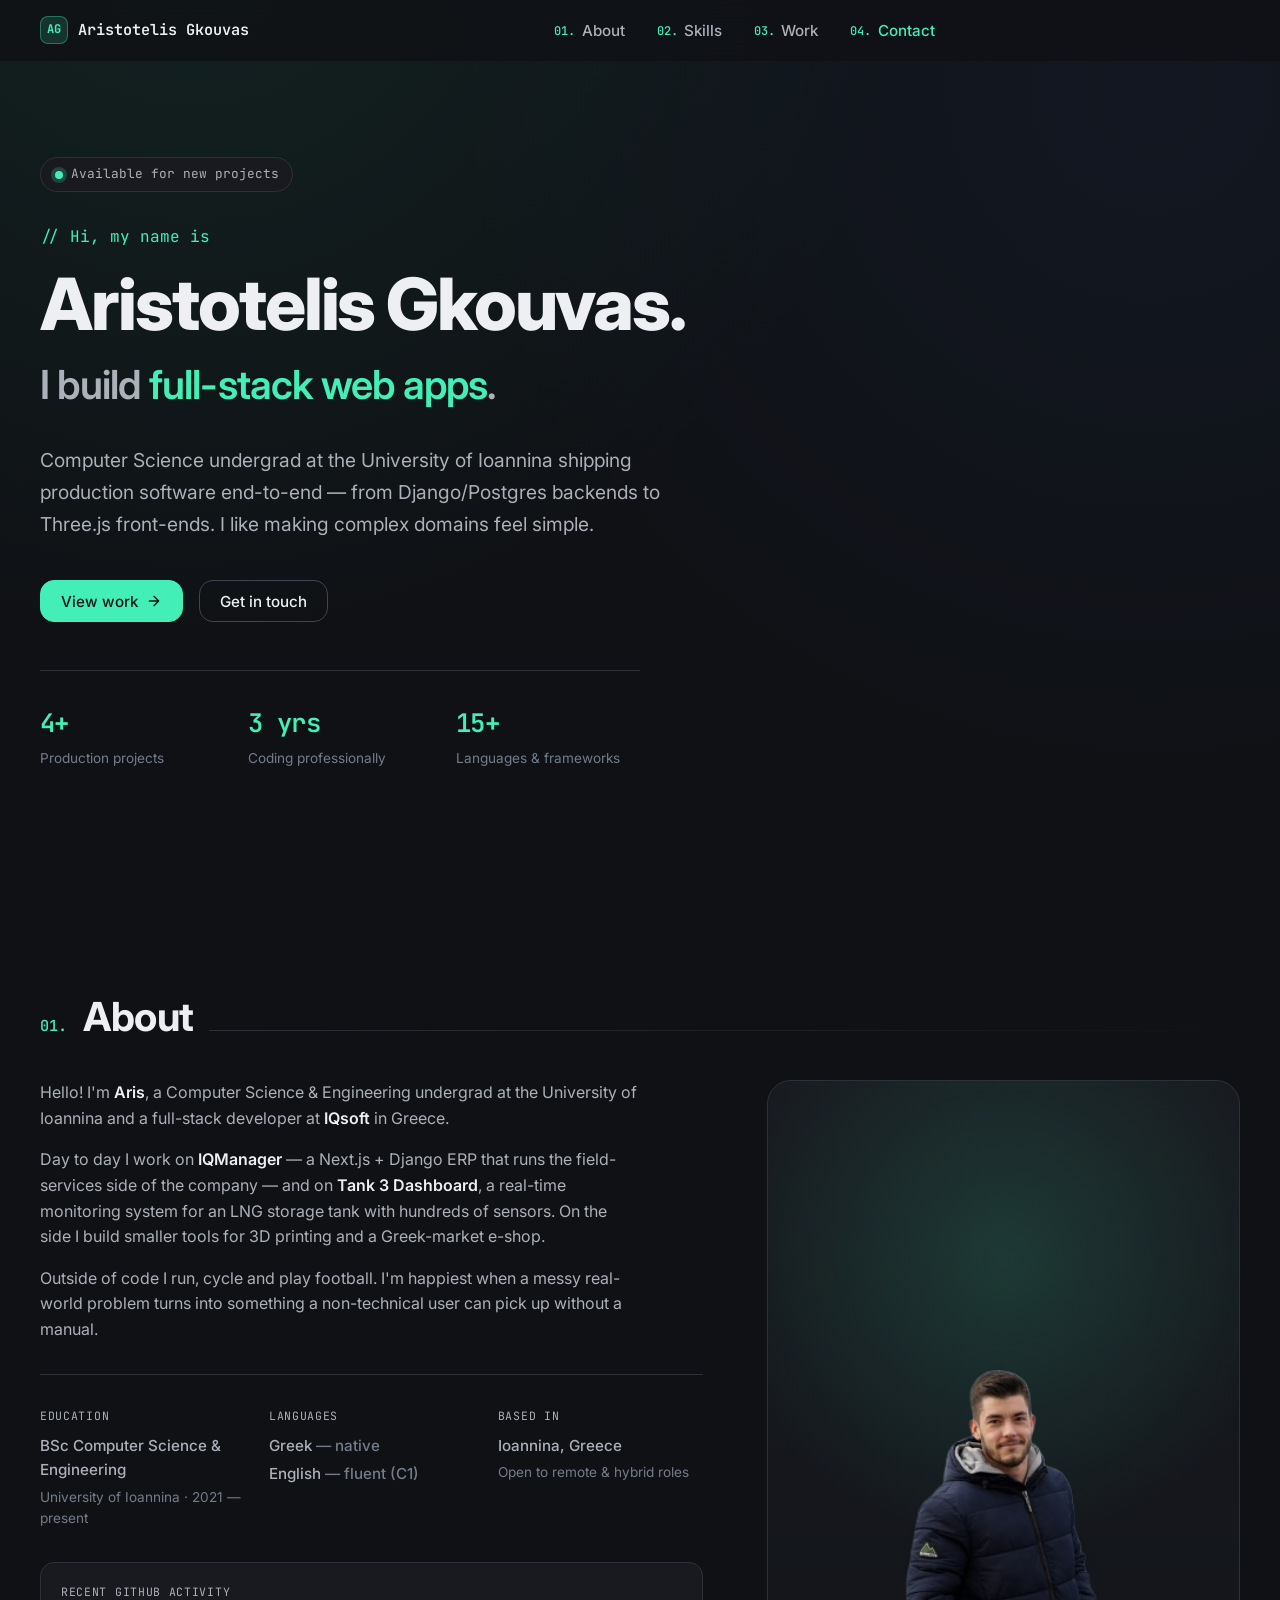
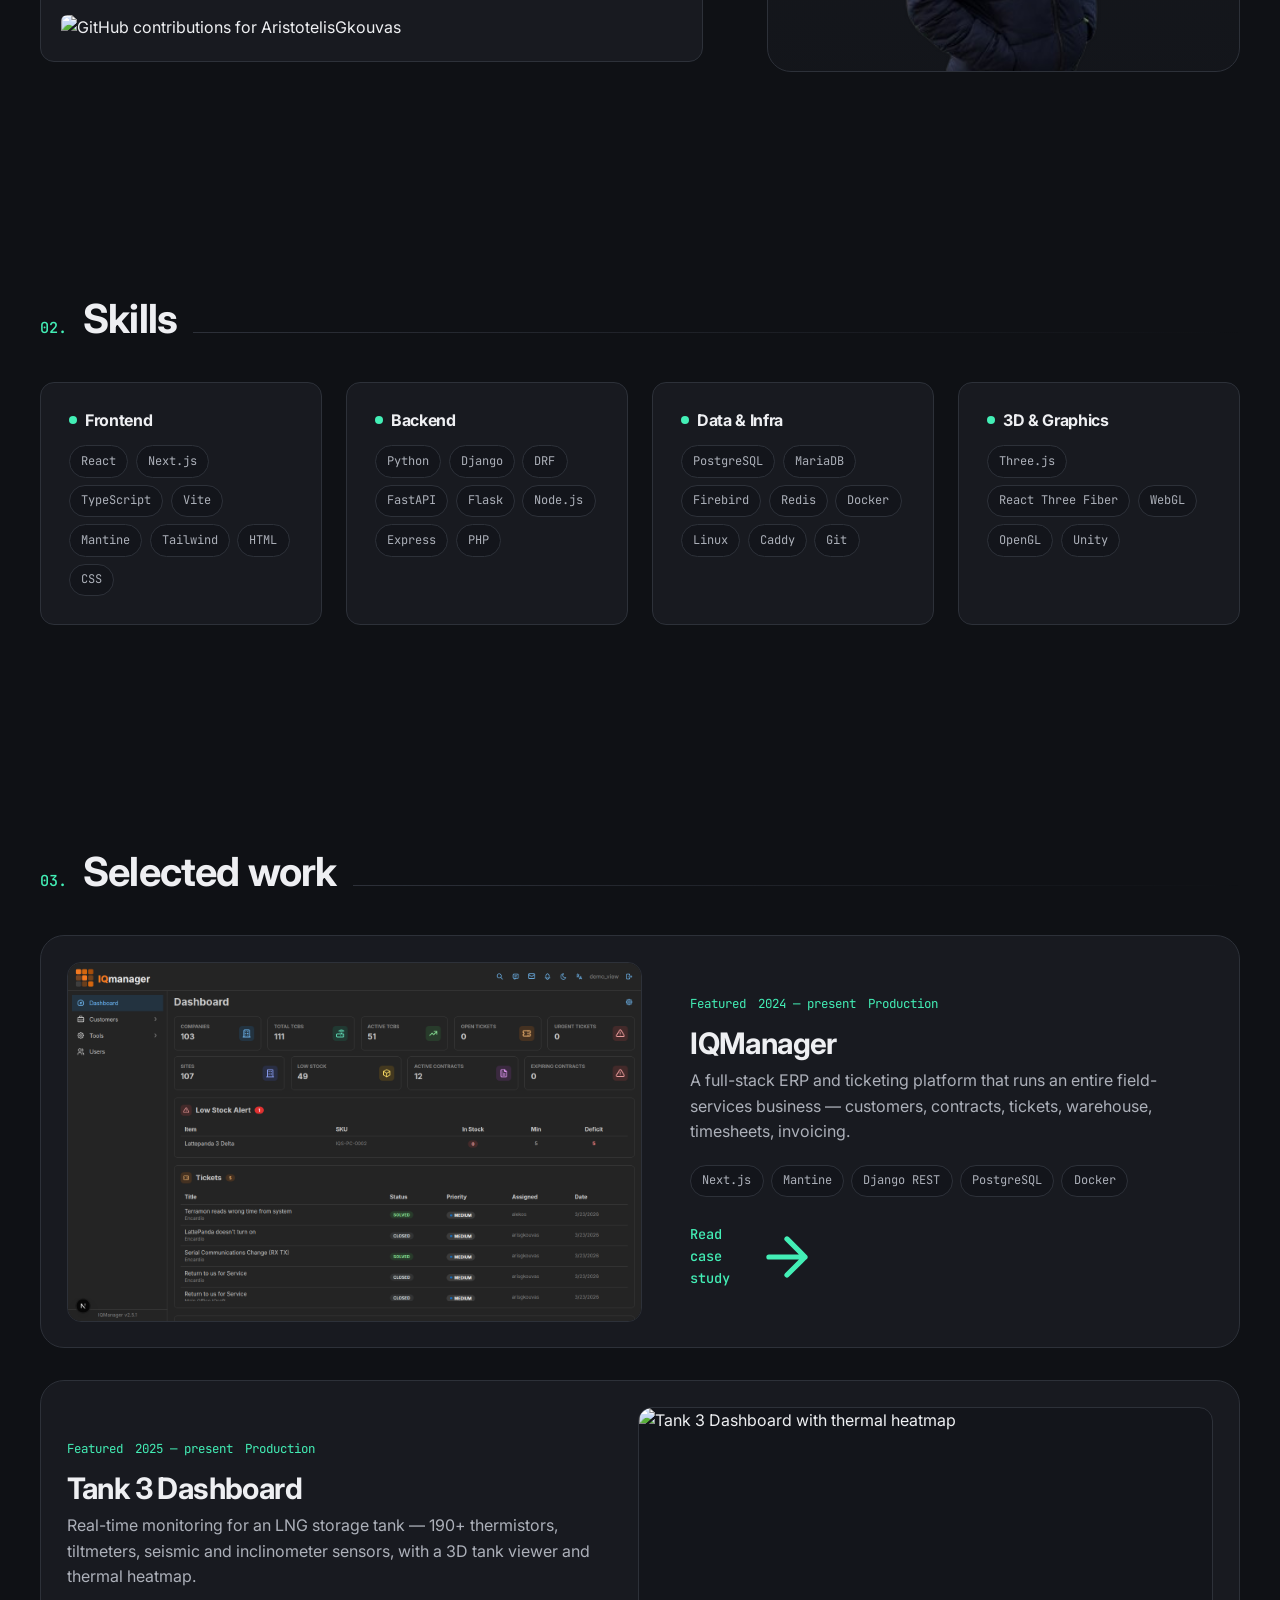
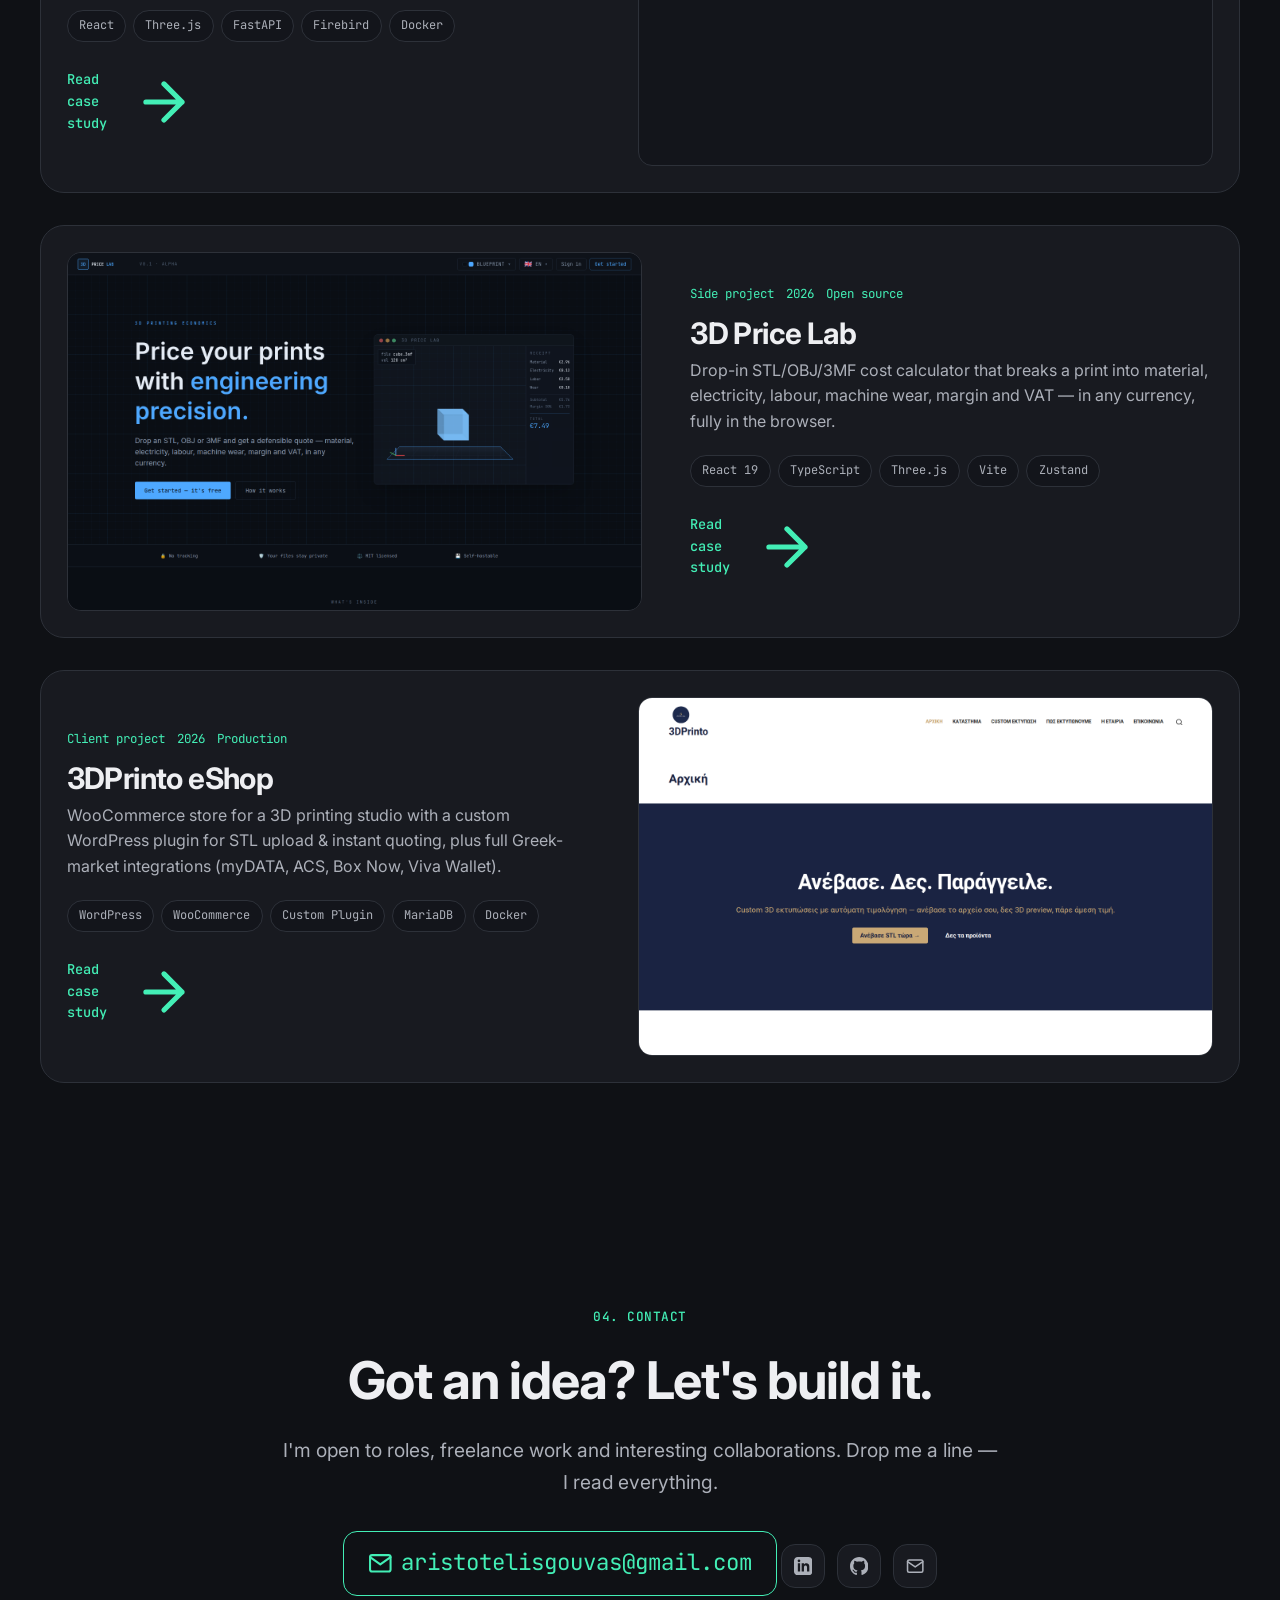
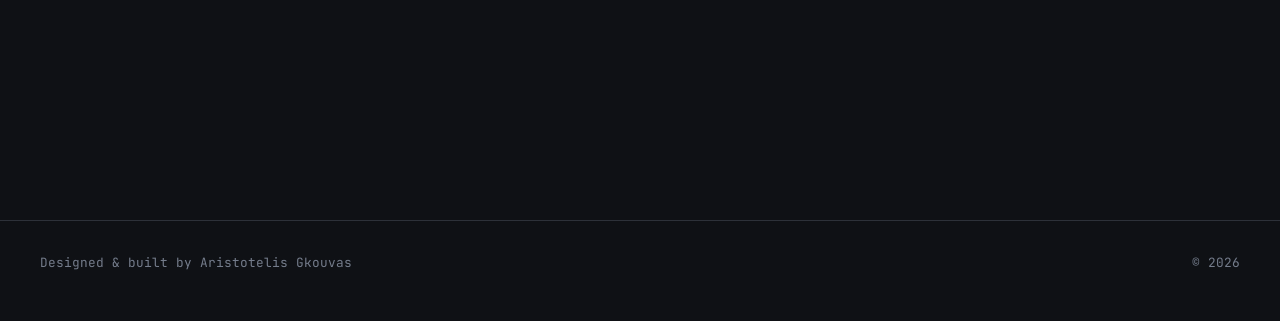
==== index.html @ 3520f645 "Redesign portfolio with dark dev theme and per-project case studies - New dark-first UI with mint ac" ====
<!DOCTYPE html>
<html lang="en" data-theme="dark">
  <head>
    <meta charset="UTF-8" />
    <meta http-equiv="X-UA-Compatible" content="IE=edge" />
    <meta name="viewport" content="width=device-width, initial-scale=1, viewport-fit=cover" />
    <meta name="theme-color" content="#11141a" />
    <meta
      name="description"
      content="Aristotelis Gkouvas — full-stack developer building ERPs, industrial dashboards and 3D printing tools."
    />
    <title>Aristotelis Gkouvas — Full-stack Developer</title>

    <link rel="canonical" href="https://aristotelisgkouvas.github.io/" />
    <meta property="og:type" content="website" />
    <meta property="og:url" content="https://aristotelisgkouvas.github.io/" />
    <meta property="og:title" content="Aristotelis Gkouvas — Full-stack Developer" />
    <meta property="og:description" content="Full-stack developer building ERPs, industrial dashboards and 3D printing tools — Next.js, Django, Three.js." />
    <meta property="og:image" content="https://aristotelisgkouvas.github.io/assets/og-image.png" />
    <meta property="og:image:width" content="1200" />
    <meta property="og:image:height" content="630" />
    <meta property="og:locale" content="en_US" />
    <meta name="twitter:card" content="summary_large_image" />
    <meta name="twitter:title" content="Aristotelis Gkouvas — Full-stack Developer" />
    <meta name="twitter:description" content="Full-stack developer building ERPs, industrial dashboards and 3D printing tools." />
    <meta name="twitter:image" content="https://aristotelisgkouvas.github.io/assets/og-image.png" />
    <link rel="icon" href="data:image/svg+xml,%3Csvg xmlns='http://www.w3.org/2000/svg' viewBox='0 0 32 32'%3E%3Crect width='32' height='32' rx='6' fill='%2349d28a'/%3E%3Ctext x='16' y='22' font-family='Inter,sans-serif' font-size='18' font-weight='700' text-anchor='middle' fill='%23131316'%3EAG%3C/text%3E%3C/svg%3E" />
    <link rel="stylesheet" href="./style.css" />
  </head>
  <body>
    <a href="#main" class="skip-link">Skip to content</a>

    <header class="site-header">
      <div class="container nav">
        <a href="#" class="brand" aria-label="Home">
          <span class="brand-mark">AG</span>
          <span>Aristotelis Gkouvas</span>
        </a>

        <nav>
          <ul class="nav-links" aria-label="Primary">
            <li><a href="#about">About</a></li>
            <li><a href="#skills">Skills</a></li>
            <li><a href="#work">Work</a></li>
            <li><a href="#contact">Contact</a></li>
          </ul>
        </nav>

        <div class="nav-cta">
<button
            class="icon-btn menu-toggle"
            type="button"
            aria-label="Open menu"
            aria-expanded="false"
            aria-controls="primary-nav"
          >
            <svg viewBox="0 0 24 24" fill="none" stroke="currentColor" stroke-width="2" stroke-linecap="round" aria-hidden="true">
              <line class="top" x1="4" y1="6" x2="20" y2="6" />
              <line class="mid" x1="4" y1="12" x2="20" y2="12" />
              <line class="bot" x1="4" y1="18" x2="20" y2="18" />
            </svg>
          </button>
        </div>
      </div>
    </header>

    <main id="main">
      <section class="hero container">
        <div class="hero-status reveal">
          <span class="dot" aria-hidden="true"></span>
          Available for new projects
        </div>
        <p class="hero-greet reveal">// Hi, my name is</p>
        <h1 class="hero-title h-display reveal">Aristotelis Gkouvas.</h1>
        <p class="hero-role reveal">
          I build <span class="accent" data-roles='["full-stack web apps","industrial dashboards","3D printing tools","internal tooling"]'>full-stack web apps</span>.
        </p>
        <p class="lead hero-desc reveal">
          Computer Science undergrad at the University of Ioannina shipping
          production software end-to-end — from Django/Postgres backends to
          Three.js front-ends. I like making complex domains feel simple.
        </p>
        <div class="hero-actions reveal">
          <a href="#work" class="btn btn-primary">
            View work
            <svg viewBox="0 0 24 24" fill="none" stroke="currentColor" stroke-width="2" stroke-linecap="round" stroke-linejoin="round" aria-hidden="true"><path d="M5 12h14M12 5l7 7-7 7"/></svg>
          </a>
          <a href="#contact" class="btn btn-ghost">Get in touch</a>
        </div>
        <dl class="hero-stats reveal">
          <div>
            <dt class="hero-stat-num">4+</dt>
            <dd class="hero-stat-label">Production projects</dd>
          </div>
          <div>
            <dt class="hero-stat-num">3 yrs</dt>
            <dd class="hero-stat-label">Coding professionally</dd>
          </div>
          <div>
            <dt class="hero-stat-num">15+</dt>
            <dd class="hero-stat-label">Languages &amp; frameworks</dd>
          </div>
        </dl>
      </section>

      <section id="about" class="section container">
        <div class="section-head reveal">
          <span class="section-num">01.</span>
          <h2 class="h-section">About</h2>
          <span class="section-divider" aria-hidden="true"></span>
        </div>
        <div class="about-grid">
          <div class="about-prose reveal">
            <p>
              Hello! I'm <strong>Aris</strong>, a Computer Science &amp; Engineering
              undergrad at the University of Ioannina and a full-stack developer at
              <strong>IQsoft</strong> in Greece.
            </p>
            <p>
              Day to day I work on <strong>IQManager</strong> — a Next.js + Django ERP
              that runs the field-services side of the company — and on
              <strong>Tank 3 Dashboard</strong>, a real-time monitoring system for an
              LNG storage tank with hundreds of sensors. On the side I build smaller
              tools for 3D printing and a Greek-market e-shop.
            </p>
            <p>
              Outside of code I run, cycle and play football. I'm happiest when a
              messy real-world problem turns into something a non-technical user
              can pick up without a manual.
            </p>

            <div class="about-facts">
              <div>
                <p class="fact-label">Education</p>
                <p class="fact-value">BSc Computer Science &amp; Engineering</p>
                <p class="fact-sub">University of Ioannina · 2021 — present</p>
              </div>
              <div>
                <p class="fact-label">Languages</p>
                <p class="fact-value">Greek <span class="muted">— native</span></p>
                <p class="fact-value">English <span class="muted">— fluent (C1)</span></p>
              </div>
              <div>
                <p class="fact-label">Based in</p>
                <p class="fact-value">Ioannina, Greece</p>
                <p class="fact-sub">Open to remote &amp; hybrid roles</p>
              </div>
            </div>

            <div class="github-graph reveal">
              <p class="fact-label">Recent GitHub activity</p>
              <a
                href="https://github.com/AristotelisGkouvas"
                target="_blank"
                rel="noopener"
                aria-label="Open my GitHub profile"
              >
                <img
                  src="https://ghchart.rshah.org/49d28a/AristotelisGkouvas"
                  alt="GitHub contributions for AristotelisGkouvas"
                  loading="lazy"
                />
              </a>
            </div>
          </div>
          <div class="about-photo reveal" aria-hidden="true">
            <img src="./assets/profile-pic2.png" alt="" />
          </div>
        </div>
      </section>

      <section id="skills" class="section container">
        <div class="section-head reveal">
          <span class="section-num">02.</span>
          <h2 class="h-section">Skills</h2>
          <span class="section-divider" aria-hidden="true"></span>
        </div>
        <div class="skills-grid">
          <article class="skill-group reveal">
            <h3>Frontend</h3>
            <ul class="skill-tags">
              <li class="tag">React</li>
              <li class="tag">Next.js</li>
              <li class="tag">TypeScript</li>
              <li class="tag">Vite</li>
              <li class="tag">Mantine</li>
              <li class="tag">Tailwind</li>
              <li class="tag">HTML</li>
              <li class="tag">CSS</li>
            </ul>
          </article>
          <article class="skill-group reveal">
            <h3>Backend</h3>
            <ul class="skill-tags">
              <li class="tag">Python</li>
              <li class="tag">Django</li>
              <li class="tag">DRF</li>
              <li class="tag">FastAPI</li>
              <li class="tag">Flask</li>
              <li class="tag">Node.js</li>
              <li class="tag">Express</li>
              <li class="tag">PHP</li>
            </ul>
          </article>
          <article class="skill-group reveal">
            <h3>Data &amp; Infra</h3>
            <ul class="skill-tags">
              <li class="tag">PostgreSQL</li>
              <li class="tag">MariaDB</li>
              <li class="tag">Firebird</li>
              <li class="tag">Redis</li>
              <li class="tag">Docker</li>
              <li class="tag">Linux</li>
              <li class="tag">Caddy</li>
              <li class="tag">Git</li>
            </ul>
          </article>
          <article class="skill-group reveal">
            <h3>3D &amp; Graphics</h3>
            <ul class="skill-tags">
              <li class="tag">Three.js</li>
              <li class="tag">React Three Fiber</li>
              <li class="tag">WebGL</li>
              <li class="tag">OpenGL</li>
              <li class="tag">Unity</li>
            </ul>
          </article>
        </div>
      </section>

      <section id="work" class="section container">
        <div class="section-head reveal">
          <span class="section-num">03.</span>
          <h2 class="h-section">Selected work</h2>
          <span class="section-divider" aria-hidden="true"></span>
        </div>
        <div class="work-grid">
          <a href="./projects/iqmanager/" class="work-card reveal">
            <div class="work-img-wrap">
              <img src="./assets/projects/iqmanager.png" alt="IQManager dashboard" />
            </div>
            <div class="work-body">
              <div class="work-meta">
                <span>Featured</span>
                <span>2024 — present</span>
                <span>Production</span>
              </div>
              <h3 class="work-title">IQManager</h3>
              <p class="work-tagline">
                A full-stack ERP and ticketing platform that runs an entire
                field-services business — customers, contracts, tickets, warehouse,
                timesheets, invoicing.
              </p>
              <ul class="work-stack">
                <li class="tag">Next.js</li>
                <li class="tag">Mantine</li>
                <li class="tag">Django REST</li>
                <li class="tag">PostgreSQL</li>
                <li class="tag">Docker</li>
              </ul>
              <span class="work-cta">
                Read case study
                <svg viewBox="0 0 24 24" fill="none" stroke="currentColor" stroke-width="2" stroke-linecap="round" stroke-linejoin="round" aria-hidden="true"><path d="M5 12h14M12 5l7 7-7 7"/></svg>
              </span>
            </div>
          </a>

          <a href="./projects/tank-3-dashboard/" class="work-card reveal">
            <div class="work-img-wrap">
              <img src="./assets/projects/tank-3d.png" alt="Tank 3 Dashboard with thermal heatmap" />
            </div>
            <div class="work-body">
              <div class="work-meta">
                <span>Featured</span>
                <span>2025 — present</span>
                <span>Production</span>
              </div>
              <h3 class="work-title">Tank 3 Dashboard</h3>
              <p class="work-tagline">
                Real-time monitoring for an LNG storage tank — 190+ thermistors,
                tiltmeters, seismic and inclinometer sensors, with a 3D tank
                viewer and thermal heatmap.
              </p>
              <ul class="work-stack">
                <li class="tag">React</li>
                <li class="tag">Three.js</li>
                <li class="tag">FastAPI</li>
                <li class="tag">Firebird</li>
                <li class="tag">Docker</li>
              </ul>
              <span class="work-cta">
                Read case study
                <svg viewBox="0 0 24 24" fill="none" stroke="currentColor" stroke-width="2" stroke-linecap="round" stroke-linejoin="round" aria-hidden="true"><path d="M5 12h14M12 5l7 7-7 7"/></svg>
              </span>
            </div>
          </a>

          <a href="./projects/3d-price-lab/" class="work-card reveal">
            <div class="work-img-wrap">
              <img src="./assets/projects/3dpricelab-home.png" alt="3D Price Lab landing page" />
            </div>
            <div class="work-body">
              <div class="work-meta">
                <span>Side project</span>
                <span>2026</span>
                <span>Open source</span>
              </div>
              <h3 class="work-title">3D Price Lab</h3>
              <p class="work-tagline">
                Drop-in STL/OBJ/3MF cost calculator that breaks a print into
                material, electricity, labour, machine wear, margin and VAT —
                in any currency, fully in the browser.
              </p>
              <ul class="work-stack">
                <li class="tag">React 19</li>
                <li class="tag">TypeScript</li>
                <li class="tag">Three.js</li>
                <li class="tag">Vite</li>
                <li class="tag">Zustand</li>
              </ul>
              <span class="work-cta">
                Read case study
                <svg viewBox="0 0 24 24" fill="none" stroke="currentColor" stroke-width="2" stroke-linecap="round" stroke-linejoin="round" aria-hidden="true"><path d="M5 12h14M12 5l7 7-7 7"/></svg>
              </span>
            </div>
          </a>

          <a href="./projects/3dprinto-eshop/" class="work-card reveal">
            <div class="work-img-wrap">
              <img src="./assets/projects/3dprinto-home.png" alt="3DPrinto eShop hero" />
            </div>
            <div class="work-body">
              <div class="work-meta">
                <span>Client project</span>
                <span>2026</span>
                <span>Production</span>
              </div>
              <h3 class="work-title">3DPrinto eShop</h3>
              <p class="work-tagline">
                WooCommerce store for a 3D printing studio with a custom WordPress
                plugin for STL upload &amp; instant quoting, plus full Greek-market
                integrations (myDATA, ACS, Box Now, Viva Wallet).
              </p>
              <ul class="work-stack">
                <li class="tag">WordPress</li>
                <li class="tag">WooCommerce</li>
                <li class="tag">Custom Plugin</li>
                <li class="tag">MariaDB</li>
                <li class="tag">Docker</li>
              </ul>
              <span class="work-cta">
                Read case study
                <svg viewBox="0 0 24 24" fill="none" stroke="currentColor" stroke-width="2" stroke-linecap="round" stroke-linejoin="round" aria-hidden="true"><path d="M5 12h14M12 5l7 7-7 7"/></svg>
              </span>
            </div>
          </a>
        </div>
      </section>

      <section id="contact" class="section container contact">
        <div class="reveal">
          <p class="eyebrow">04. Contact</p>
          <h2 class="contact-prompt">Got an idea? Let's build it.</h2>
          <p class="lead" style="margin-inline:auto;">
            I'm open to roles, freelance work and interesting collaborations.
            Drop me a line — I read everything.
          </p>
          <a href="mailto:aristotelisgouvas@gmail.com" class="contact-email">
            <svg viewBox="0 0 24 24" fill="none" stroke="currentColor" stroke-width="2" stroke-linecap="round" stroke-linejoin="round" aria-hidden="true" style="width:1.1em;height:1.1em;"><path d="M4 4h16c1.1 0 2 .9 2 2v12c0 1.1-.9 2-2 2H4c-1.1 0-2-.9-2-2V6c0-1.1.9-2 2-2z"/><path d="m22 6-10 7L2 6"/></svg>
            aristotelisgouvas@gmail.com
          </a>
          <div class="socials" aria-label="Find me elsewhere">
            <a href="https://www.linkedin.com/in/aristotelis-gkouvas/" target="_blank" rel="noopener" aria-label="LinkedIn">
              <svg viewBox="0 0 24 24" fill="currentColor" aria-hidden="true"><path d="M19 0h-14c-2.76 0-5 2.24-5 5v14c0 2.76 2.24 5 5 5h14c2.76 0 5-2.24 5-5v-14c0-2.76-2.24-5-5-5zm-11 19h-3v-11h3v11zm-1.5-12.27c-.97 0-1.75-.79-1.75-1.76s.78-1.75 1.75-1.75 1.75.78 1.75 1.75-.78 1.76-1.75 1.76zm13.5 12.27h-3v-5.6c0-3.37-4-3.11-4 0v5.6h-3v-11h3v1.77c1.4-2.59 7-2.78 7 2.48v6.75z"/></svg>
            </a>
            <a href="https://github.com/AristotelisGkouvas" target="_blank" rel="noopener" aria-label="GitHub">
              <svg viewBox="0 0 24 24" fill="currentColor" aria-hidden="true"><path d="M12 0C5.37 0 0 5.37 0 12c0 5.31 3.435 9.795 8.205 11.385.6.105.825-.255.825-.57 0-.285-.015-1.23-.015-2.235-3.015.555-3.795-.735-4.035-1.41-.135-.345-.72-1.41-1.23-1.695-.42-.225-1.02-.78-.015-.795.945-.015 1.62.87 1.845 1.23 1.08 1.815 2.805 1.305 3.495.99.105-.78.42-1.305.765-1.605-2.67-.3-5.46-1.335-5.46-5.925 0-1.305.465-2.385 1.23-3.225-.12-.3-.54-1.53.12-3.18 0 0 1.005-.315 3.3 1.23.96-.27 1.98-.405 3-.405s2.04.135 3 .405c2.295-1.56 3.3-1.23 3.3-1.23.66 1.65.24 2.88.12 3.18.765.84 1.23 1.905 1.23 3.225 0 4.605-2.805 5.625-5.475 5.925.435.375.81 1.095.81 2.22 0 1.605-.015 2.895-.015 3.3 0 .315.225.69.825.57A12.02 12.02 0 0 0 24 12c0-6.63-5.37-12-12-12z"/></svg>
            </a>
            <a href="mailto:aristotelisgouvas@gmail.com" aria-label="Email">
              <svg viewBox="0 0 24 24" fill="none" stroke="currentColor" stroke-width="2" stroke-linecap="round" stroke-linejoin="round" aria-hidden="true"><path d="M4 4h16c1.1 0 2 .9 2 2v12c0 1.1-.9 2-2 2H4c-1.1 0-2-.9-2-2V6c0-1.1.9-2 2-2z"/><path d="m22 6-10 7L2 6"/></svg>
            </a>
          </div>
        </div>
      </section>
    </main>

    <footer class="site-footer">
      <div class="container footer-row">
        <span>Designed &amp; built by Aristotelis Gkouvas</span>
        <span>© <span id="year">2026</span></span>
      </div>
    </footer>

    <script src="./script.js"></script>
    <script>document.getElementById("year").textContent = new Date().getFullYear();</script>
  </body>
</html>
---- style.css ----
/* ==========================================================
   Aristotelis Gkouvas — Portfolio
   Dark-first developer aesthetic with mint accent
   ========================================================== */

@import url("https://fonts.googleapis.com/css2?family=Inter:wght@300;400;500;600;700;800&family=JetBrains+Mono:wght@400;500;600&display=swap");

/* -- Theme tokens ----------------------------------------- */

:root {
  --bg: hsl(222 16% 7%);
  --bg-2: hsl(222 16% 9%);
  --surface: hsl(222 14% 11%);
  --surface-2: hsl(222 14% 14%);
  --border: hsl(222 12% 20%);
  --border-2: hsl(222 12% 28%);
  --text: hsl(220 12% 94%);
  --text-2: hsl(220 9% 70%);
  --text-3: hsl(220 9% 50%);
  --accent: hsl(160 84% 60%);
  --accent-2: hsl(160 84% 50%);
  --accent-soft: hsl(160 84% 60% / 0.15);
  --danger: hsl(355 80% 60%);
  --warn: hsl(38 92% 60%);

  --shadow-1: 0 4px 16px rgba(0, 0, 0, 0.35);
  --shadow-2: 0 12px 40px rgba(0, 0, 0, 0.45);
  --glow: 0 0 24px hsl(160 84% 60% / 0.2);

  --radius-sm: 0.5rem;
  --radius: 0.875rem;
  --radius-lg: 1.5rem;
  --radius-pill: 999px;

  --container: 1200px;
  --container-prose: 720px;

  --font-sans: "Inter", system-ui, -apple-system, "Segoe UI", sans-serif;
  --font-mono: "JetBrains Mono", ui-monospace, "Fira Code", monospace;

  --ease: cubic-bezier(0.2, 0.8, 0.2, 1);
  --t-fast: 150ms;
  --t-base: 280ms;
  --t-slow: 600ms;

  color-scheme: dark;
}

/* -- Reset + base ----------------------------------------- */

*,
*::before,
*::after {
  box-sizing: border-box;
}

* {
  margin: 0;
  padding: 0;
}

html {
  scroll-behavior: smooth;
  -webkit-text-size-adjust: 100%;
}

body {
  font-family: var(--font-sans);
  font-size: 1rem;
  line-height: 1.6;
  color: var(--text);
  background: var(--bg);
  background-image:
    radial-gradient(circle at 15% -10%, hsl(160 84% 60% / 0.08), transparent 50%),
    radial-gradient(circle at 90% 10%, hsl(220 80% 60% / 0.06), transparent 50%);
  background-attachment: fixed;
  -webkit-font-smoothing: antialiased;
  text-rendering: optimizeLegibility;
  transition: background-color var(--t-base) var(--ease), color var(--t-base) var(--ease);
}

img,
svg {
  display: block;
  max-width: 100%;
  height: auto;
}

a {
  color: inherit;
  text-decoration: none;
  transition: color var(--t-fast) var(--ease);
}

a:hover {
  color: var(--accent);
}

button {
  font: inherit;
  color: inherit;
  background: none;
  border: 0;
  cursor: pointer;
}

ul {
  list-style: none;
}

::selection {
  background: var(--accent-soft);
  color: var(--accent);
}

:focus-visible {
  outline: 2px solid var(--accent);
  outline-offset: 3px;
  border-radius: 4px;
}

.skip-link {
  position: absolute;
  left: -9999px;
  top: 0;
  background: var(--accent);
  color: var(--bg);
  padding: 0.5rem 1rem;
  font-weight: 600;
  z-index: 200;
}
.skip-link:focus {
  left: 0.5rem;
  top: 0.5rem;
}

/* -- Typography ------------------------------------------- */

h1, h2, h3, h4 {
  font-weight: 700;
  line-height: 1.15;
  letter-spacing: -0.02em;
  color: var(--text);
}

.h-display {
  font-size: clamp(2.5rem, 6vw, 4.5rem);
  font-weight: 800;
  letter-spacing: -0.03em;
  line-height: 1.05;
}

.h-section {
  font-size: clamp(1.75rem, 3.5vw, 2.5rem);
  font-weight: 700;
}

.eyebrow {
  font-family: var(--font-mono);
  font-size: 0.8rem;
  font-weight: 500;
  color: var(--accent);
  letter-spacing: 0.04em;
  text-transform: uppercase;
}

.lead {
  font-size: clamp(1.05rem, 1.5vw, 1.2rem);
  color: var(--text-2);
  line-height: 1.65;
  max-width: 60ch;
}

.muted { color: var(--text-3); }
.mono { font-family: var(--font-mono); }

/* -- Layout primitives ------------------------------------ */

.container {
  width: min(100% - 2rem, var(--container));
  margin-inline: auto;
}

.section {
  padding-block: clamp(4rem, 10vw, 7rem);
  position: relative;
}

.section-head {
  display: flex;
  align-items: baseline;
  gap: 1rem;
  margin-bottom: 2.5rem;
  flex-wrap: wrap;
}

.section-num {
  font-family: var(--font-mono);
  color: var(--accent);
  font-size: 0.95rem;
  font-weight: 500;
}

.section-divider {
  flex: 1;
  height: 1px;
  background: linear-gradient(to right, var(--border), transparent);
  min-width: 4rem;
}

/* -- Header / Nav ----------------------------------------- */

.site-header {
  position: sticky;
  top: 0;
  z-index: 50;
  backdrop-filter: blur(12px);
  -webkit-backdrop-filter: blur(12px);
  background: color-mix(in srgb, var(--bg) 75%, transparent);
  border-bottom: 1px solid transparent;
  transition: border-color var(--t-base) var(--ease), background var(--t-base) var(--ease);
}

.site-header.scrolled {
  border-bottom-color: var(--border);
  background: color-mix(in srgb, var(--bg) 92%, transparent);
}

.nav {
  display: flex;
  align-items: center;
  justify-content: space-between;
  gap: 1.5rem;
  padding-block: 1rem;
}

.brand {
  display: inline-flex;
  align-items: center;
  gap: 0.625rem;
  font-family: var(--font-mono);
  font-weight: 600;
  font-size: 0.95rem;
  color: var(--text);
}

.brand-mark {
  width: 1.75rem;
  height: 1.75rem;
  border-radius: var(--radius-sm);
  display: grid;
  place-items: center;
  background: var(--accent-soft);
  color: var(--accent);
  font-weight: 700;
  font-size: 0.75rem;
  border: 1px solid color-mix(in srgb, var(--accent) 35%, transparent);
}

.nav-links {
  display: flex;
  gap: 2rem;
  align-items: center;
}

.nav-links a {
  font-size: 0.95rem;
  color: var(--text-2);
  font-weight: 500;
  display: inline-flex;
  align-items: center;
  gap: 0.4rem;
  position: relative;
}

.nav-links a::before {
  content: counter(navlink, decimal-leading-zero) ".";
  font-family: var(--font-mono);
  font-size: 0.75rem;
  color: var(--accent);
  counter-increment: navlink;
}

.nav-links {
  counter-reset: navlink;
}

.nav-links a:hover { color: var(--text); }
.nav-links a.is-active { color: var(--accent); }

.nav-cta {
  display: flex;
  align-items: center;
  gap: 0.5rem;
}

.icon-btn {
  width: 2.25rem;
  height: 2.25rem;
  display: grid;
  place-items: center;
  border-radius: var(--radius-sm);
  color: var(--text-2);
  transition: background var(--t-fast) var(--ease), color var(--t-fast) var(--ease);
  cursor: pointer;
}

.icon-btn:hover {
  background: var(--surface);
  color: var(--accent);
}

.icon-btn svg { width: 1.1rem; height: 1.1rem; }

.menu-toggle {
  display: none;
}

/* -- Buttons ---------------------------------------------- */

.btn {
  display: inline-flex;
  align-items: center;
  gap: 0.5rem;
  padding: 0.75rem 1.25rem;
  border-radius: var(--radius);
  font-weight: 500;
  font-size: 0.95rem;
  font-family: var(--font-sans);
  border: 1px solid transparent;
  transition: all var(--t-fast) var(--ease);
  cursor: pointer;
  text-decoration: none;
  line-height: 1;
}

.btn svg { width: 1rem; height: 1rem; }

.btn-primary {
  background: var(--accent);
  color: hsl(222 16% 7%);
  border-color: var(--accent);
  box-shadow: 0 0 0 0 var(--accent-soft);
}

.btn-primary:hover {
  background: var(--accent-2);
  border-color: var(--accent-2);
  color: hsl(222 16% 7%);
  transform: translateY(-1px);
  box-shadow: 0 8px 24px var(--accent-soft);
}

.btn-ghost {
  background: transparent;
  color: var(--text);
  border-color: var(--border-2);
}

.btn-ghost:hover {
  border-color: var(--accent);
  color: var(--accent);
  transform: translateY(-1px);
}

.btn-link {
  padding: 0;
  background: transparent;
  color: var(--accent);
  font-family: var(--font-mono);
  font-size: 0.9rem;
  font-weight: 500;
}
.btn-link:hover {
  color: var(--accent-2);
  gap: 0.7rem;
}

/* -- Hero ------------------------------------------------- */

.hero {
  padding-block: clamp(3rem, 8vw, 6rem) clamp(4rem, 10vw, 7rem);
  position: relative;
}

.hero-status {
  display: inline-flex;
  align-items: center;
  gap: 0.5rem;
  padding: 0.4rem 0.85rem;
  border-radius: var(--radius-pill);
  background: var(--surface);
  border: 1px solid var(--border);
  font-family: var(--font-mono);
  font-size: 0.8rem;
  color: var(--text-2);
  margin-bottom: 2rem;
}

.hero-status .dot {
  width: 0.5rem;
  height: 0.5rem;
  border-radius: 50%;
  background: var(--accent);
  box-shadow: 0 0 0 4px hsl(160 84% 60% / 0.2);
  animation: pulse 2s ease-in-out infinite;
}

@keyframes pulse {
  0%, 100% { box-shadow: 0 0 0 0 hsl(160 84% 60% / 0.4); }
  50% { box-shadow: 0 0 0 6px hsl(160 84% 60% / 0); }
}

.hero-greet {
  font-family: var(--font-mono);
  color: var(--accent);
  font-size: 1rem;
  margin-bottom: 1rem;
}

.hero-title {
  margin-bottom: 0.75rem;
}

.hero-role {
  font-size: clamp(1.5rem, 3.5vw, 2.5rem);
  font-weight: 600;
  color: var(--text-2);
  margin-bottom: 1.75rem;
  letter-spacing: -0.02em;
}

.hero-role .accent {
  color: var(--accent);
}

.hero-desc {
  max-width: 56ch;
  margin-bottom: 2.5rem;
}

.hero-actions {
  display: flex;
  gap: 1rem;
  flex-wrap: wrap;
  margin-bottom: 3rem;
}

.hero-stats {
  display: grid;
  grid-template-columns: repeat(auto-fit, minmax(140px, 1fr));
  gap: 1.5rem;
  padding-top: 2rem;
  border-top: 1px solid var(--border);
  max-width: 600px;
}

.hero-stat-num {
  font-family: var(--font-mono);
  font-size: 1.6rem;
  color: var(--accent);
  font-weight: 600;
  letter-spacing: -0.02em;
}

.hero-stat-label {
  font-size: 0.85rem;
  color: var(--text-3);
  margin-top: 0.25rem;
}

/* -- About ------------------------------------------------ */

.about-grid {
  display: grid;
  grid-template-columns: minmax(0, 1.4fr) minmax(0, 1fr);
  gap: clamp(2rem, 5vw, 4rem);
  align-items: start;
}

.about-prose p + p {
  margin-top: 1rem;
}

.about-prose p {
  color: var(--text-2);
  max-width: 60ch;
}

.about-prose strong {
  color: var(--text);
  font-weight: 600;
}

.about-facts {
  margin-top: 2rem;
  padding-top: 2rem;
  border-top: 1px solid var(--border);
  display: grid;
  grid-template-columns: repeat(auto-fit, minmax(180px, 1fr));
  gap: 1.5rem;
}

.about-facts > div p {
  margin: 0;
}

.fact-label {
  font-family: var(--font-mono);
  font-size: 0.72rem;
  text-transform: uppercase;
  letter-spacing: 0.06em;
  color: var(--accent);
  margin-bottom: 0.5rem !important;
}

.fact-value {
  color: var(--text);
  font-size: 0.95rem;
  font-weight: 500;
}

.fact-value + .fact-value {
  margin-top: 0.25rem !important;
}

.fact-sub {
  color: var(--text-3) !important;
  font-size: 0.85rem;
  margin-top: 0.25rem !important;
}

.github-graph {
  margin-top: 2rem;
  padding: 1.25rem;
  background: var(--surface);
  border: 1px solid var(--border);
  border-radius: var(--radius);
}

.github-graph .fact-label {
  margin-bottom: 0.85rem !important;
}

.github-graph a {
  display: block;
}

.github-graph img {
  width: 100%;
  height: auto;
  filter: invert(0);
  border-radius: 0.4rem;
}

.about-photo {
  position: sticky;
  top: 6rem;
  border-radius: var(--radius-lg);
  overflow: hidden;
  border: 1px solid var(--border);
  background:
    radial-gradient(circle at 50% 30%, var(--accent-soft), transparent 60%),
    linear-gradient(180deg, var(--surface) 0%, var(--bg-2) 100%);
  aspect-ratio: 4 / 5;
  display: grid;
  place-items: end center;
}

.about-photo img {
  width: 100%;
  height: 100%;
  object-fit: contain;
  object-position: bottom center;
  transition: transform var(--t-base) var(--ease);
}

.about-photo:hover img {
  transform: translateY(-4px) scale(1.02);
}

/* -- Skills ----------------------------------------------- */

.skills-grid {
  display: grid;
  grid-template-columns: repeat(auto-fit, minmax(260px, 1fr));
  gap: 1.5rem;
}

.skill-group {
  padding: 1.75rem;
  background: var(--surface);
  border: 1px solid var(--border);
  border-radius: var(--radius);
  transition: border-color var(--t-base) var(--ease), transform var(--t-base) var(--ease);
}

.skill-group:hover {
  border-color: var(--border-2);
  transform: translateY(-2px);
}

.skill-group h3 {
  font-size: 1rem;
  margin-bottom: 1rem;
  display: flex;
  align-items: center;
  gap: 0.5rem;
}

.skill-group h3::before {
  content: "";
  width: 0.5rem;
  height: 0.5rem;
  border-radius: 50%;
  background: var(--accent);
}

.skill-tags {
  display: flex;
  flex-wrap: wrap;
  gap: 0.45rem;
}

.tag {
  font-family: var(--font-mono);
  font-size: 0.75rem;
  padding: 0.35rem 0.7rem;
  border-radius: var(--radius-pill);
  background: var(--bg-2);
  border: 1px solid var(--border);
  color: var(--text-2);
}

.tag.accent {
  background: var(--accent-soft);
  color: var(--accent);
  border-color: color-mix(in srgb, var(--accent) 30%, transparent);
}

/* -- Work / Projects -------------------------------------- */

.work-grid {
  display: grid;
  gap: 2rem;
}

.work-card {
  display: grid;
  grid-template-columns: minmax(0, 1.1fr) minmax(0, 1fr);
  gap: clamp(1.5rem, 4vw, 3rem);
  align-items: center;
  padding: clamp(1.25rem, 2vw, 2rem);
  background: var(--surface);
  border: 1px solid var(--border);
  border-radius: var(--radius-lg);
  position: relative;
  overflow: hidden;
  transition: border-color var(--t-base) var(--ease), transform var(--t-base) var(--ease), box-shadow var(--t-base) var(--ease);
  text-decoration: none;
  color: inherit;
}

.work-card::before {
  content: "";
  position: absolute;
  inset: 0;
  background: radial-gradient(circle at var(--mx, 50%) var(--my, 0%), var(--accent-soft), transparent 60%);
  opacity: 0;
  transition: opacity var(--t-base) var(--ease);
  pointer-events: none;
}

.work-card:hover {
  border-color: var(--border-2);
  transform: translateY(-4px);
  box-shadow: var(--shadow-2);
  color: inherit;
}

.work-card:hover::before { opacity: 1; }

.work-card:nth-child(even) {
  grid-template-columns: minmax(0, 1fr) minmax(0, 1.1fr);
}
.work-card:nth-child(even) .work-img-wrap { order: 2; }
.work-card:nth-child(even) .work-body { order: 1; }

.work-img-wrap {
  border-radius: var(--radius);
  overflow: hidden;
  border: 1px solid var(--border);
  background: var(--bg-2);
  aspect-ratio: 16 / 10;
  position: relative;
}

.work-img-wrap img {
  width: 100%;
  height: 100%;
  object-fit: cover;
  object-position: top center;
  transition: transform var(--t-slow) var(--ease);
}

.work-card:hover .work-img-wrap img {
  transform: scale(1.04);
}

.work-meta {
  font-family: var(--font-mono);
  font-size: 0.78rem;
  color: var(--accent);
  display: flex;
  gap: 0.75rem;
  flex-wrap: wrap;
  margin-bottom: 0.75rem;
}

.work-title {
  font-size: clamp(1.4rem, 2.5vw, 1.85rem);
  margin-bottom: 0.5rem;
}

.work-tagline {
  color: var(--text-2);
  margin-bottom: 1.25rem;
  font-size: 1rem;
}

.work-stack {
  display: flex;
  flex-wrap: wrap;
  gap: 0.45rem;
  margin-bottom: 1.5rem;
}

.work-cta {
  display: inline-flex;
  align-items: center;
  gap: 0.5rem;
  font-family: var(--font-mono);
  font-size: 0.85rem;
  color: var(--accent);
  font-weight: 500;
  transition: gap var(--t-fast) var(--ease);
}

.work-card:hover .work-cta {
  gap: 0.75rem;
}

/* -- Contact ---------------------------------------------- */

.contact {
  text-align: center;
}

.contact-prompt {
  font-size: clamp(2rem, 5vw, 3.25rem);
  font-weight: 700;
  letter-spacing: -0.02em;
  max-width: 22ch;
  margin: 1.5rem auto;
  line-height: 1.15;
}

.contact-email {
  display: inline-flex;
  align-items: center;
  gap: 0.5rem;
  font-family: var(--font-mono);
  font-size: clamp(1.1rem, 2.5vw, 1.4rem);
  color: var(--accent);
  padding: 0.85rem 1.5rem;
  border: 1px solid var(--accent);
  border-radius: var(--radius);
  margin-block: 2rem 3rem;
  transition: all var(--t-base) var(--ease);
}

.contact-email:hover {
  background: var(--accent-soft);
  transform: translateY(-2px);
}

.socials {
  display: inline-flex;
  gap: 0.75rem;
  margin-bottom: 1rem;
}

.socials a {
  width: 2.75rem;
  height: 2.75rem;
  display: grid;
  place-items: center;
  border-radius: var(--radius);
  background: var(--surface);
  border: 1px solid var(--border);
  color: var(--text-2);
  transition: all var(--t-fast) var(--ease);
}

.socials a:hover {
  color: var(--accent);
  border-color: var(--accent);
  transform: translateY(-2px);
}

.socials svg { width: 1.15rem; height: 1.15rem; }

/* -- Footer ----------------------------------------------- */

.site-footer {
  padding-block: 2rem 3rem;
  border-top: 1px solid var(--border);
  margin-top: 4rem;
}

.footer-row {
  display: flex;
  justify-content: space-between;
  align-items: center;
  gap: 1rem;
  flex-wrap: wrap;
  font-family: var(--font-mono);
  font-size: 0.8rem;
  color: var(--text-3);
}

/* -- Project page ----------------------------------------- */

.project-hero {
  padding-block: clamp(3rem, 7vw, 5rem) clamp(2rem, 5vw, 3rem);
}

.project-back {
  display: inline-flex;
  align-items: center;
  gap: 0.5rem;
  font-family: var(--font-mono);
  font-size: 0.85rem;
  color: var(--text-2);
  margin-bottom: 2rem;
  transition: all var(--t-fast) var(--ease);
}

.project-back:hover {
  color: var(--accent);
  gap: 0.75rem;
}

.project-meta-row {
  display: flex;
  gap: 0.5rem 1.5rem;
  flex-wrap: wrap;
  margin-bottom: 1.25rem;
  font-family: var(--font-mono);
  font-size: 0.85rem;
  color: var(--text-3);
}

.project-meta-row span strong {
  color: var(--text-2);
  font-weight: 500;
  margin-left: 0.4rem;
}

.project-title {
  font-size: clamp(2.2rem, 5vw, 3.75rem);
  font-weight: 800;
  letter-spacing: -0.03em;
  line-height: 1.05;
  margin-bottom: 1rem;
}

.project-tagline {
  font-size: clamp(1.1rem, 1.8vw, 1.3rem);
  color: var(--text-2);
  max-width: 65ch;
  margin-bottom: 2rem;
}

.project-cover {
  border-radius: var(--radius-lg);
  overflow: hidden;
  border: 1px solid var(--border);
  background: var(--bg-2);
}

.project-cover img {
  width: 100%;
  display: block;
}

.project-overview {
  display: grid;
  grid-template-columns: minmax(0, 1.6fr) minmax(0, 1fr);
  gap: clamp(2rem, 5vw, 4rem);
  align-items: start;
}

.project-overview h2 {
  font-size: 1.5rem;
  margin-bottom: 1rem;
}

.project-overview p {
  color: var(--text-2);
}

.project-overview p + p,
.project-overview p + h2 {
  margin-top: 1.25rem;
}

.facts {
  background: var(--surface);
  border: 1px solid var(--border);
  border-radius: var(--radius);
  padding: 1.5rem;
  position: sticky;
  top: 6rem;
}

.facts h3 {
  font-family: var(--font-mono);
  font-size: 0.8rem;
  text-transform: uppercase;
  letter-spacing: 0.05em;
  color: var(--text-3);
  margin-bottom: 1rem;
}

.facts dl {
  display: grid;
  gap: 0.85rem;
}

.facts dt {
  font-family: var(--font-mono);
  font-size: 0.75rem;
  color: var(--text-3);
  text-transform: uppercase;
  letter-spacing: 0.05em;
  margin-bottom: 0.2rem;
}

.facts dd {
  font-size: 0.95rem;
  color: var(--text);
}

.facts-stack {
  display: flex;
  flex-wrap: wrap;
  gap: 0.4rem;
  margin-top: 0.4rem;
}

.feature-grid {
  display: grid;
  grid-template-columns: repeat(auto-fit, minmax(280px, 1fr));
  gap: 1.25rem;
}

.feature {
  background: var(--surface);
  border: 1px solid var(--border);
  border-radius: var(--radius);
  padding: 1.5rem;
  transition: border-color var(--t-base) var(--ease), transform var(--t-base) var(--ease);
}

.feature:hover {
  border-color: var(--border-2);
  transform: translateY(-2px);
}

.feature-icon {
  width: 2rem;
  height: 2rem;
  border-radius: var(--radius-sm);
  background: var(--accent-soft);
  color: var(--accent);
  display: grid;
  place-items: center;
  margin-bottom: 1rem;
}

.feature-icon svg { width: 1.1rem; height: 1.1rem; }

.feature h3 {
  font-size: 1rem;
  margin-bottom: 0.4rem;
}

.feature p {
  color: var(--text-2);
  font-size: 0.9rem;
  line-height: 1.55;
}

/* -- Project gallery + lightbox --------------------------- */

.gallery-grid {
  display: grid;
  grid-template-columns: repeat(auto-fit, minmax(320px, 1fr));
  gap: 1.25rem;
}

.gallery-item {
  display: block;
  border-radius: var(--radius);
  overflow: hidden;
  border: 1px solid var(--border);
  background: var(--bg-2);
  position: relative;
  aspect-ratio: 16 / 10;
  cursor: zoom-in;
  transition: border-color var(--t-base) var(--ease), transform var(--t-base) var(--ease);
}

.gallery-item:hover {
  border-color: var(--accent);
  transform: translateY(-3px);
}

.gallery-item img {
  width: 100%;
  height: 100%;
  object-fit: cover;
  object-position: top center;
  display: block;
  transition: transform var(--t-slow) var(--ease);
}

.gallery-item:hover img {
  transform: scale(1.04);
}

.gallery-caption {
  position: absolute;
  inset: auto 0 0 0;
  padding: 0.6rem 0.9rem;
  background: linear-gradient(0deg, hsl(0 0% 0% / 0.7), transparent);
  font-family: var(--font-mono);
  font-size: 0.78rem;
  color: var(--text);
  pointer-events: none;
}

.lightbox {
  border: 0;
  padding: 0;
  background: hsl(0 0% 0% / 0.92);
  color: var(--text);
  width: min(96vw, 1400px);
  max-width: 96vw;
  max-height: 96vh;
  border-radius: var(--radius);
}

.lightbox::backdrop {
  background: hsl(0 0% 0% / 0.85);
  backdrop-filter: blur(6px);
}

.lightbox[open] {
  display: flex;
  flex-direction: column;
  gap: 0.75rem;
  padding: 1rem;
}

.lightbox img {
  width: 100%;
  max-height: 80vh;
  object-fit: contain;
  border-radius: var(--radius-sm);
  background: var(--bg-2);
}

.lightbox-foot {
  display: flex;
  align-items: center;
  justify-content: space-between;
  gap: 1rem;
  font-family: var(--font-mono);
  font-size: 0.8rem;
  color: var(--text-2);
}

.lightbox-close {
  display: inline-flex;
  align-items: center;
  gap: 0.4rem;
  padding: 0.45rem 0.9rem;
  border-radius: var(--radius-sm);
  background: var(--surface);
  border: 1px solid var(--border);
  color: var(--text);
  cursor: pointer;
  font-family: var(--font-mono);
  font-size: 0.78rem;
  transition: all var(--t-fast) var(--ease);
}

.lightbox-close:hover {
  border-color: var(--accent);
  color: var(--accent);
}

.next-project {
  display: flex;
  flex-direction: column;
  align-items: center;
  text-align: center;
  padding: 4rem 1.5rem;
  background: var(--surface);
  border: 1px solid var(--border);
  border-radius: var(--radius-lg);
  margin-top: 3rem;
  gap: 1rem;
}

.next-project .eyebrow { margin-bottom: 0.5rem; }

.next-project h2 {
  font-size: clamp(1.75rem, 3.5vw, 2.5rem);
  letter-spacing: -0.02em;
}

/* -- Reveal animation ------------------------------------- */
/* Content is visible by default — JS opts-in to the hidden state via
   `html.js-reveal` so it never leaves users with JS off looking at a blank page. */

.reveal {
  transition: opacity 700ms var(--ease), transform 700ms var(--ease);
}

html.js-reveal .reveal:not(.is-visible) {
  opacity: 0;
  transform: translateY(20px);
}

@media (prefers-reduced-motion: reduce) {
  *, *::before, *::after {
    animation-duration: 0.01ms !important;
    animation-iteration-count: 1 !important;
    transition-duration: 0.01ms !important;
    scroll-behavior: auto !important;
  }
  .reveal { opacity: 1; transform: none; }
}

/* -- View transitions (Chromium) -------------------------- */

@view-transition {
  navigation: auto;
}

::view-transition-old(root),
::view-transition-new(root) {
  animation-duration: 280ms;
  animation-timing-function: cubic-bezier(0.2, 0.8, 0.2, 1);
}

/* -- Responsive ------------------------------------------- */

@media (max-width: 900px) {
  .about-grid {
    grid-template-columns: 1fr;
  }
  .about-photo {
    position: relative;
    top: auto;
    max-width: 320px;
    margin: 0 auto;
  }
  .work-card,
  .work-card:nth-child(even) {
    grid-template-columns: 1fr;
  }
  .work-card:nth-child(even) .work-img-wrap,
  .work-card:nth-child(even) .work-body { order: initial; }
  .project-overview {
    grid-template-columns: 1fr;
  }
  .facts {
    position: relative;
    top: auto;
  }
}

@media (max-width: 720px) {
  .nav-links {
    position: fixed;
    inset: 0;
    flex-direction: column;
    justify-content: center;
    gap: 1.5rem;
    background: var(--bg);
    padding: 4rem 2rem;
    transform: translateX(100%);
    transition: transform var(--t-base) var(--ease);
    z-index: 40;
  }

  .nav-links.is-open { transform: translateX(0); }

  .nav-links a {
    font-size: 1.5rem;
  }

  .menu-toggle {
    display: grid;
    z-index: 60;
  }

  .menu-toggle.is-open svg .top { transform: translateY(7px) rotate(45deg); }
  .menu-toggle.is-open svg .mid { opacity: 0; }
  .menu-toggle.is-open svg .bot { transform: translateY(-7px) rotate(-45deg); }

  .menu-toggle svg line {
    transform-origin: center;
    transition: all var(--t-fast) var(--ease);
  }

  body.menu-open { overflow: hidden; }

  .hero-actions { gap: 0.75rem; }
  .hero-actions .btn {
    flex: 1;
    min-width: 140px;
    justify-content: center;
  }

  .hero-stats {
    grid-template-columns: repeat(2, 1fr);
    gap: 1rem;
  }

  .hero-stat-num { font-size: 1.3rem; }

  .work-card { padding: 1rem; }

  .next-project { padding: 2.5rem 1.25rem; }
}

@media (max-width: 480px) {
  .hero-status { font-size: 0.75rem; }
  .work-meta { font-size: 0.72rem; gap: 0.5rem; }
  .nav { gap: 0.75rem; }
}
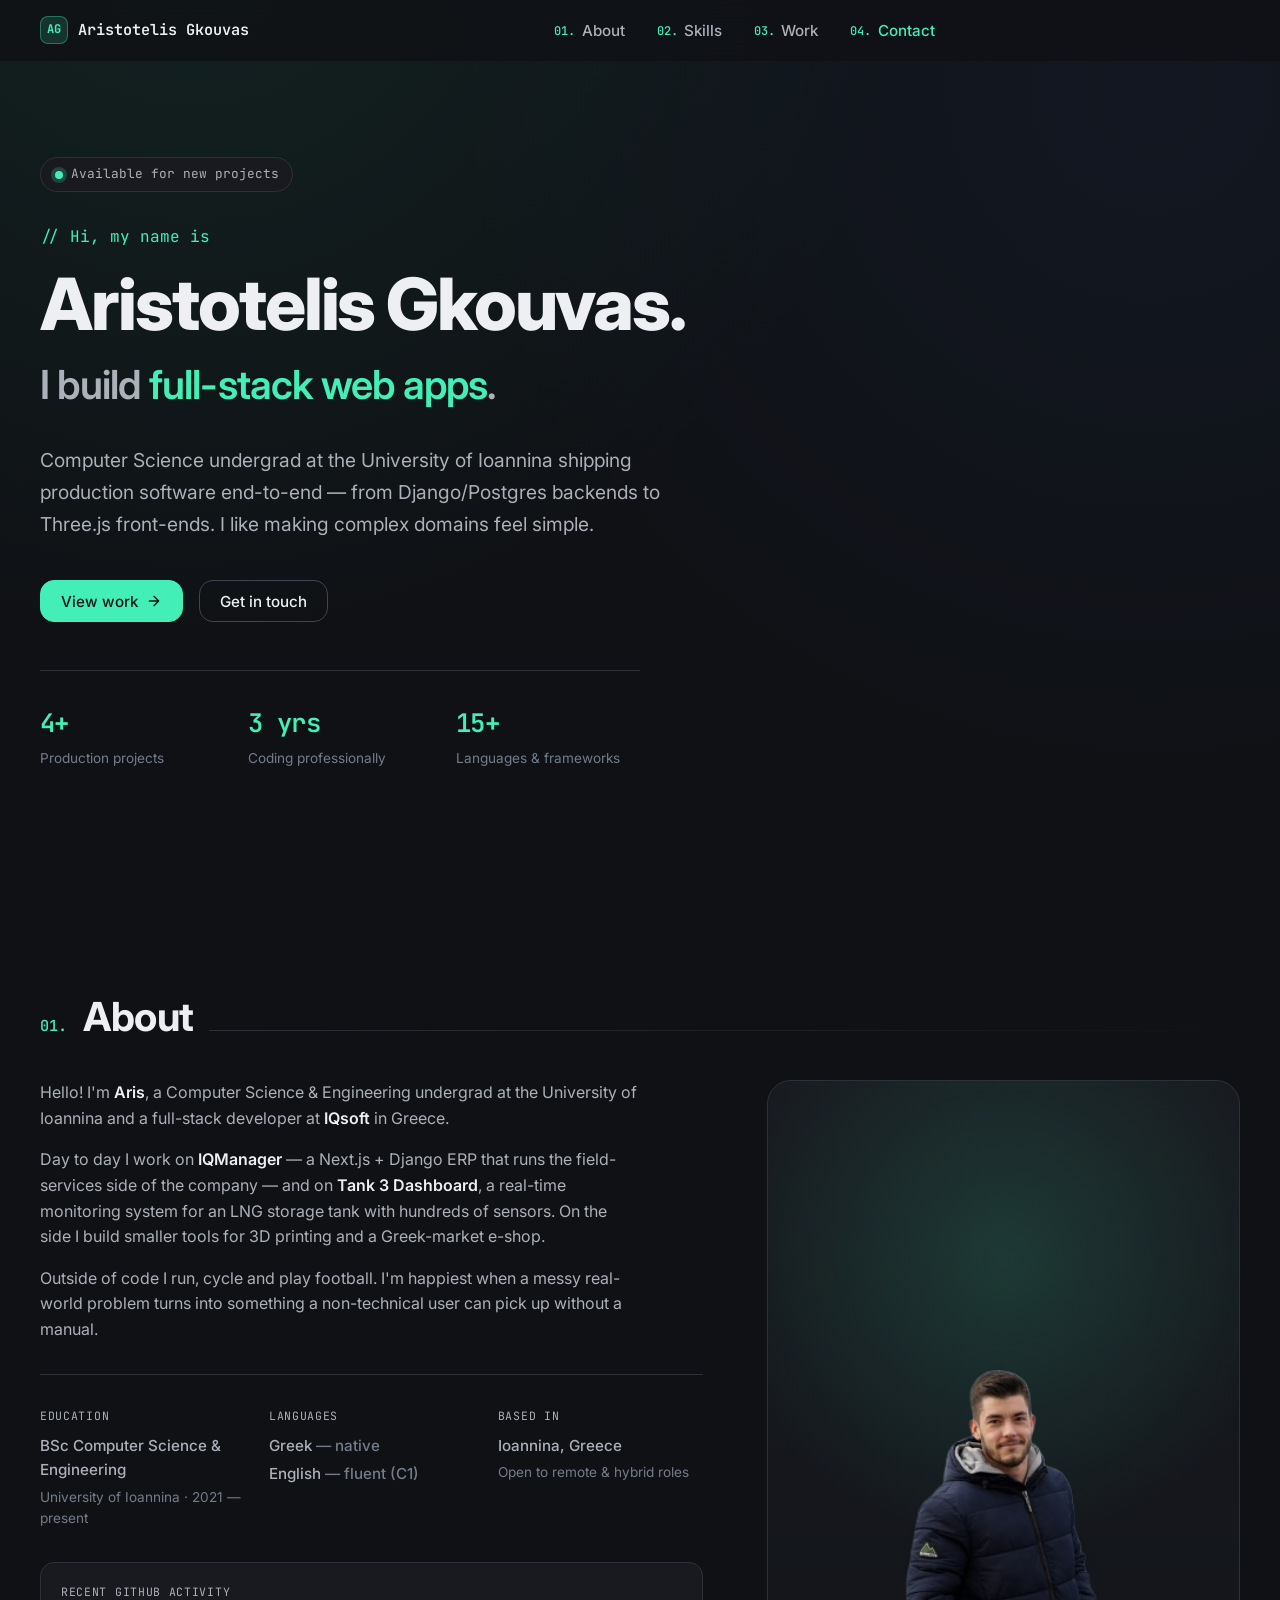
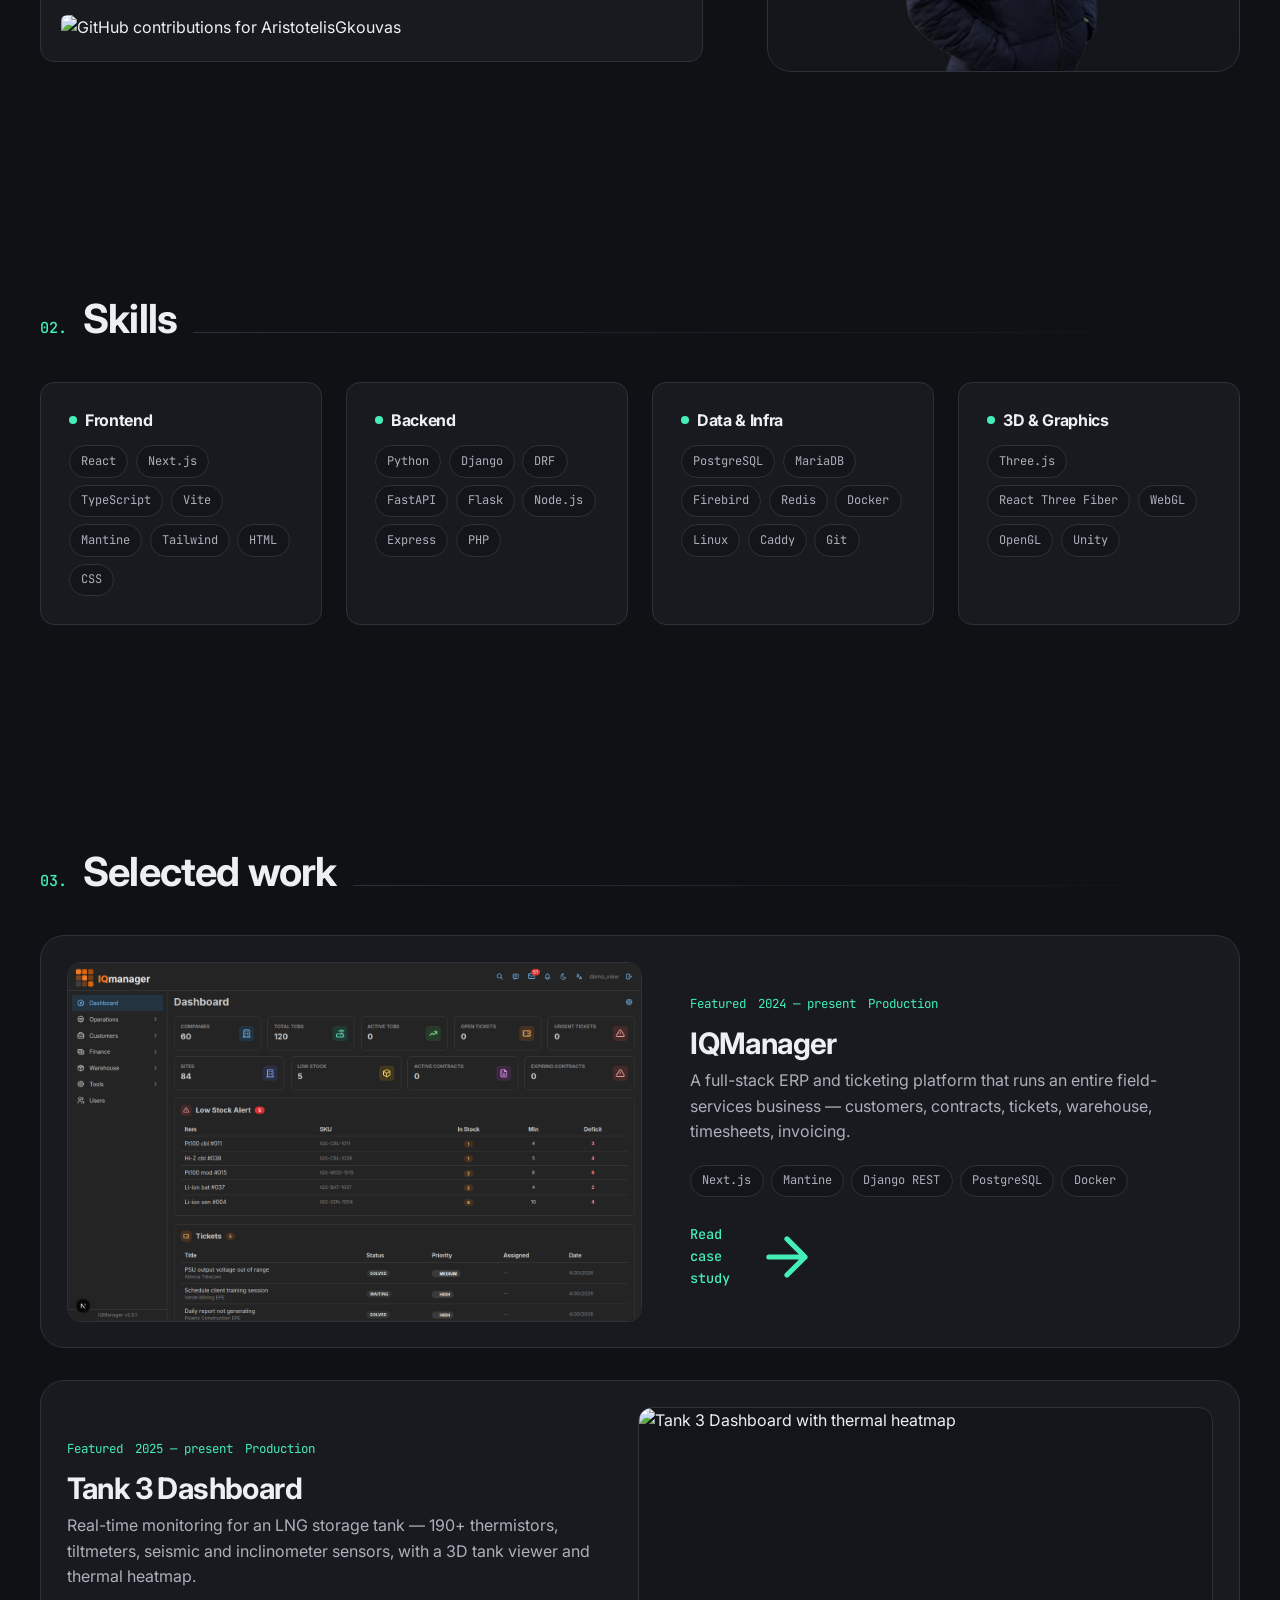
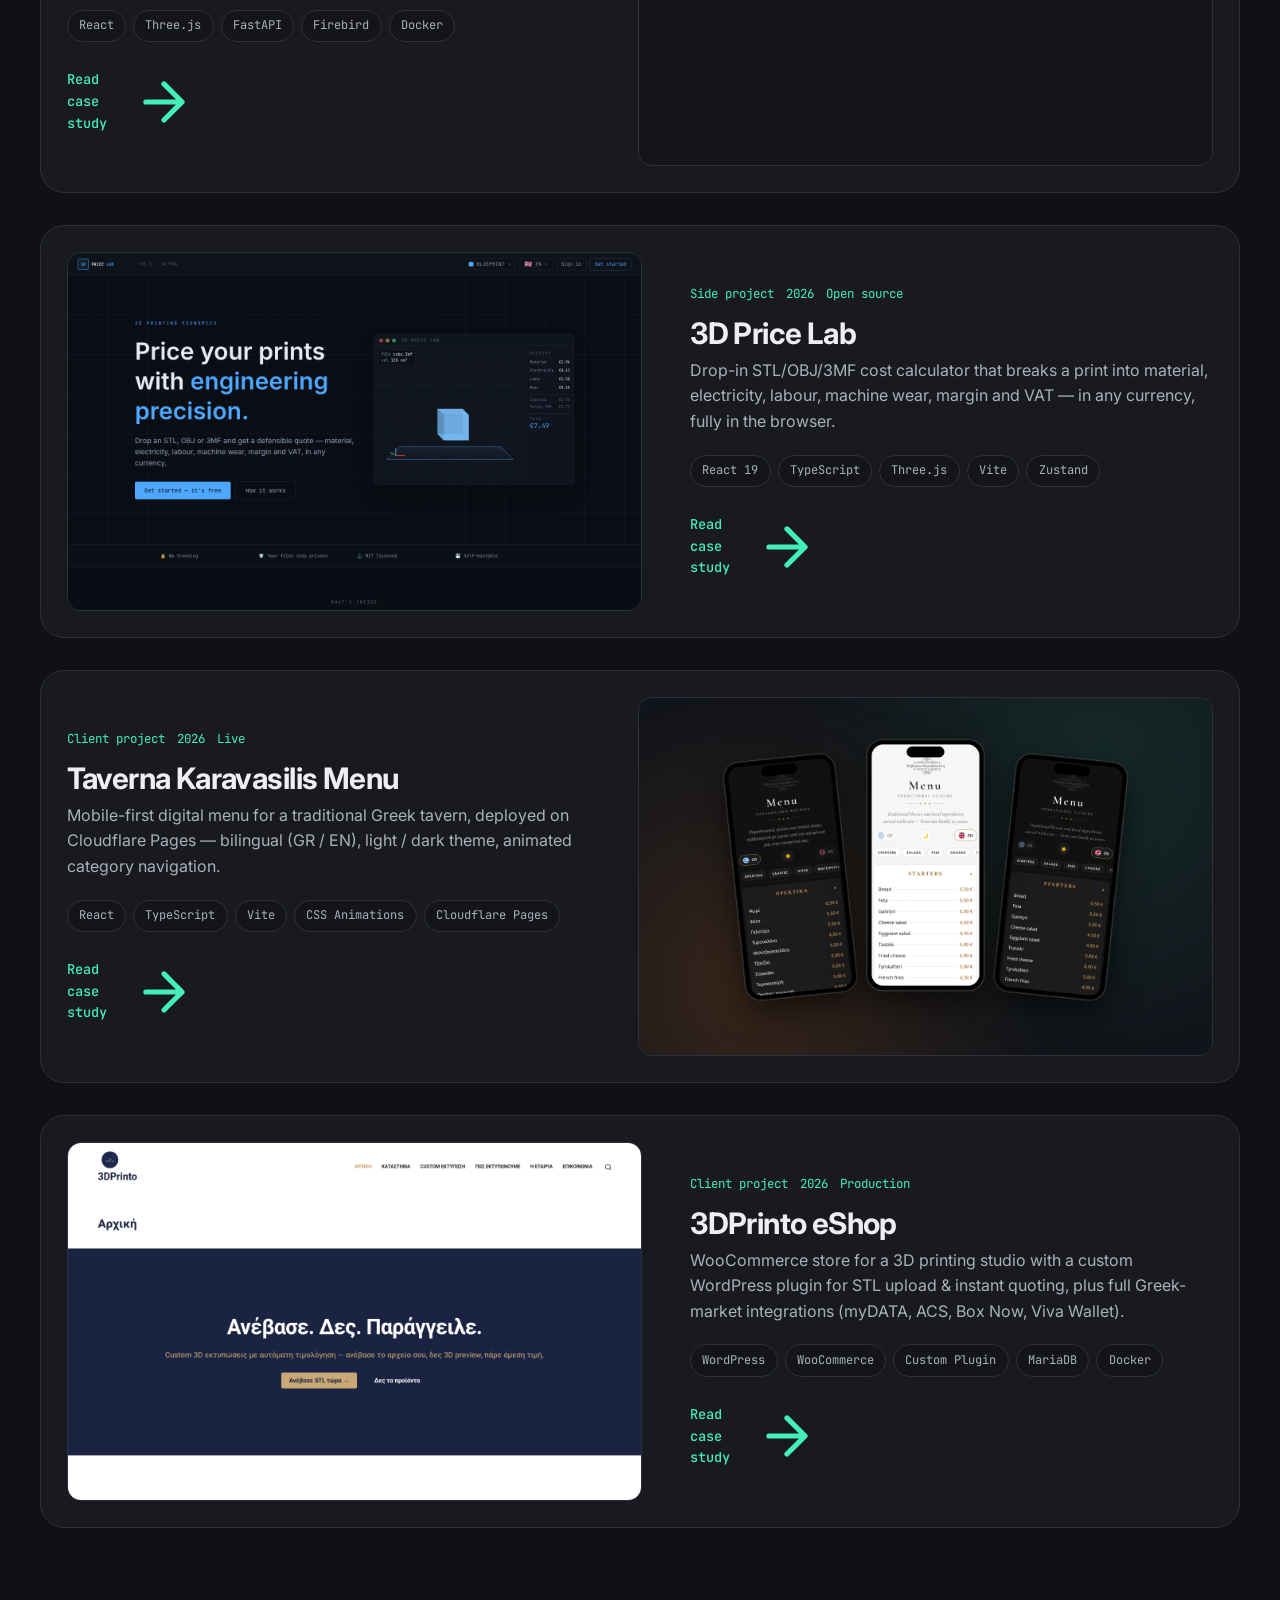
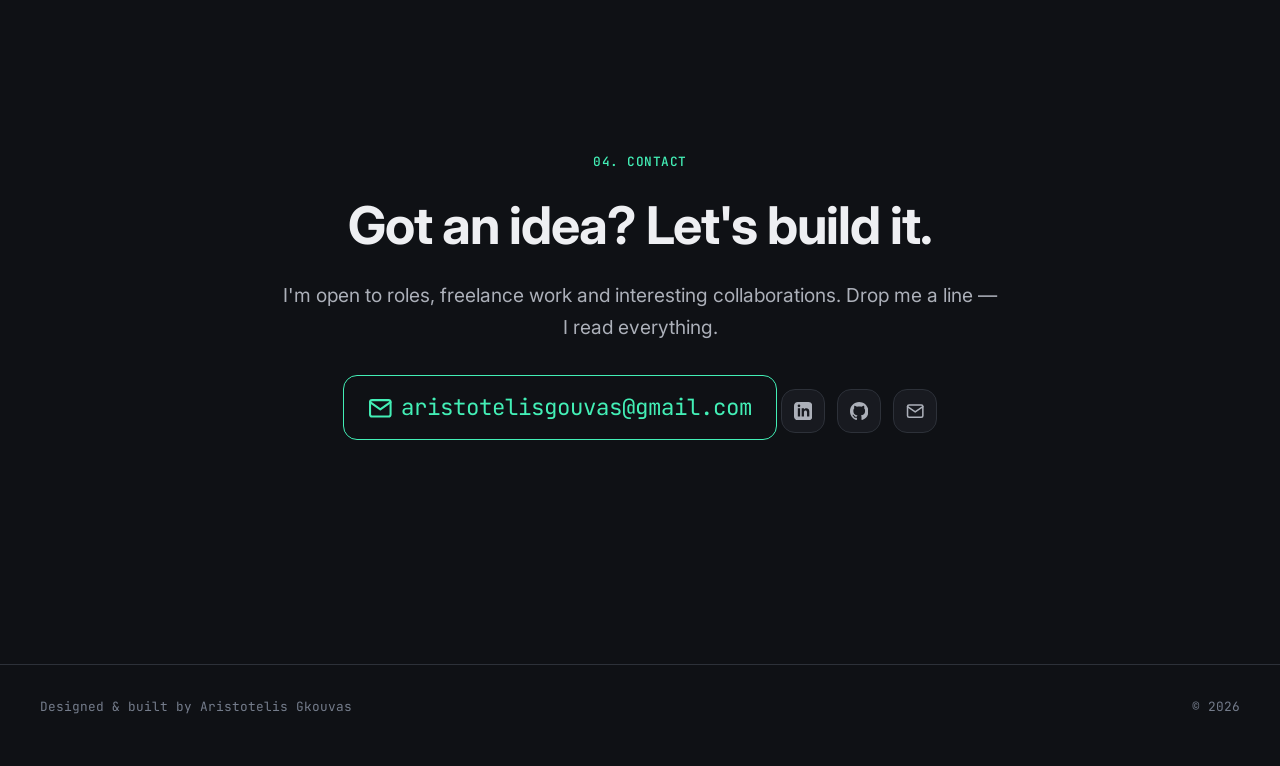
==== commit 5ff7cc9b: "Add Taverna Karavasilis case study, expand 3D Price Lab + IQManager galleries - New Taverna Karavasi" ====
--- a/index.html
+++ b/index.html
@@ -325,6 +325,36 @@
             </div>
           </a>
 
+          <a href="./projects/taverna-karavasilis/" class="work-card reveal">
+            <div class="work-img-wrap">
+              <img src="./assets/projects/taverna/cover.png" alt="Taverna Karavasilis menu shown in three phones" />
+            </div>
+            <div class="work-body">
+              <div class="work-meta">
+                <span>Client project</span>
+                <span>2026</span>
+                <span>Live</span>
+              </div>
+              <h3 class="work-title">Taverna Karavasilis Menu</h3>
+              <p class="work-tagline">
+                Mobile-first digital menu for a traditional Greek tavern,
+                deployed on Cloudflare Pages — bilingual (GR / EN), light /
+                dark theme, animated category navigation.
+              </p>
+              <ul class="work-stack">
+                <li class="tag">React</li>
+                <li class="tag">TypeScript</li>
+                <li class="tag">Vite</li>
+                <li class="tag">CSS Animations</li>
+                <li class="tag">Cloudflare Pages</li>
+              </ul>
+              <span class="work-cta">
+                Read case study
+                <svg viewBox="0 0 24 24" fill="none" stroke="currentColor" stroke-width="2" stroke-linecap="round" stroke-linejoin="round" aria-hidden="true"><path d="M5 12h14M12 5l7 7-7 7"/></svg>
+              </span>
+            </div>
+          </a>
+
           <a href="./projects/3dprinto-eshop/" class="work-card reveal">
             <div class="work-img-wrap">
               <img src="./assets/projects/3dprinto-home.png" alt="3DPrinto eShop hero" />
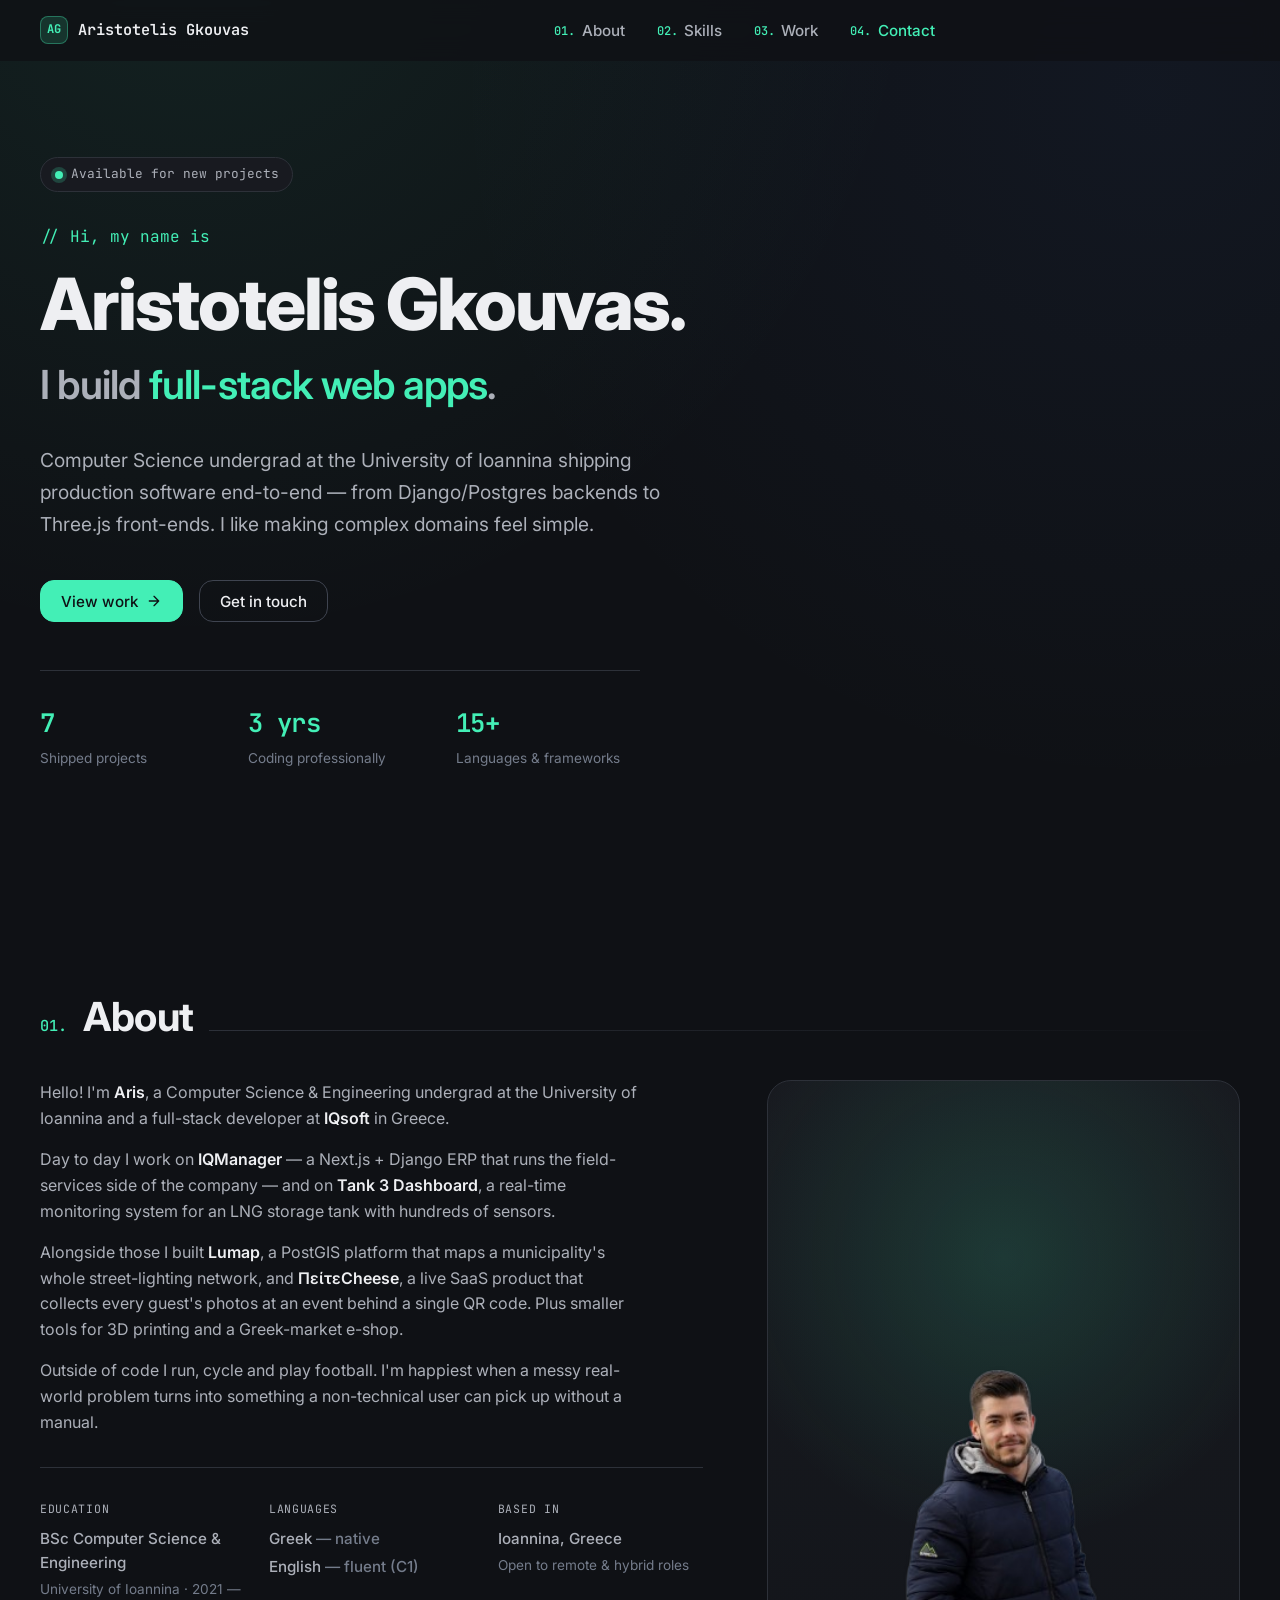
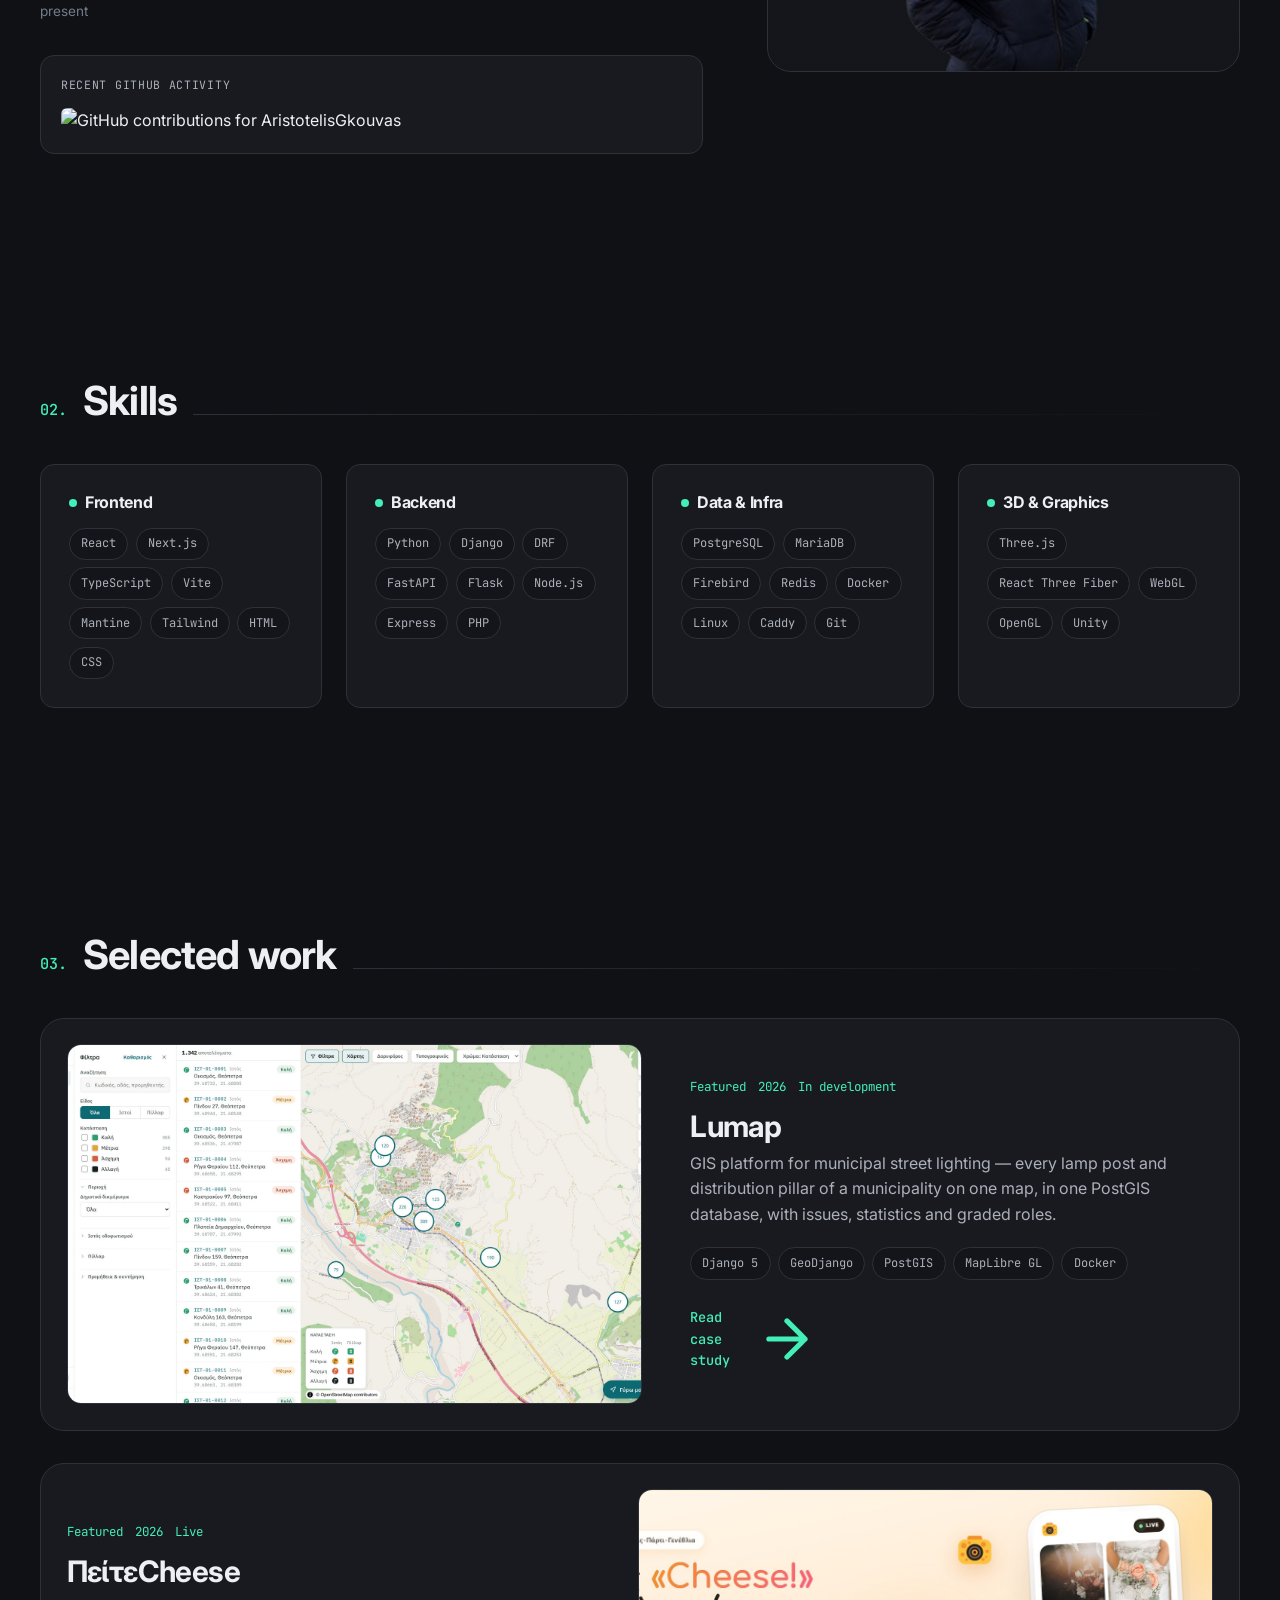
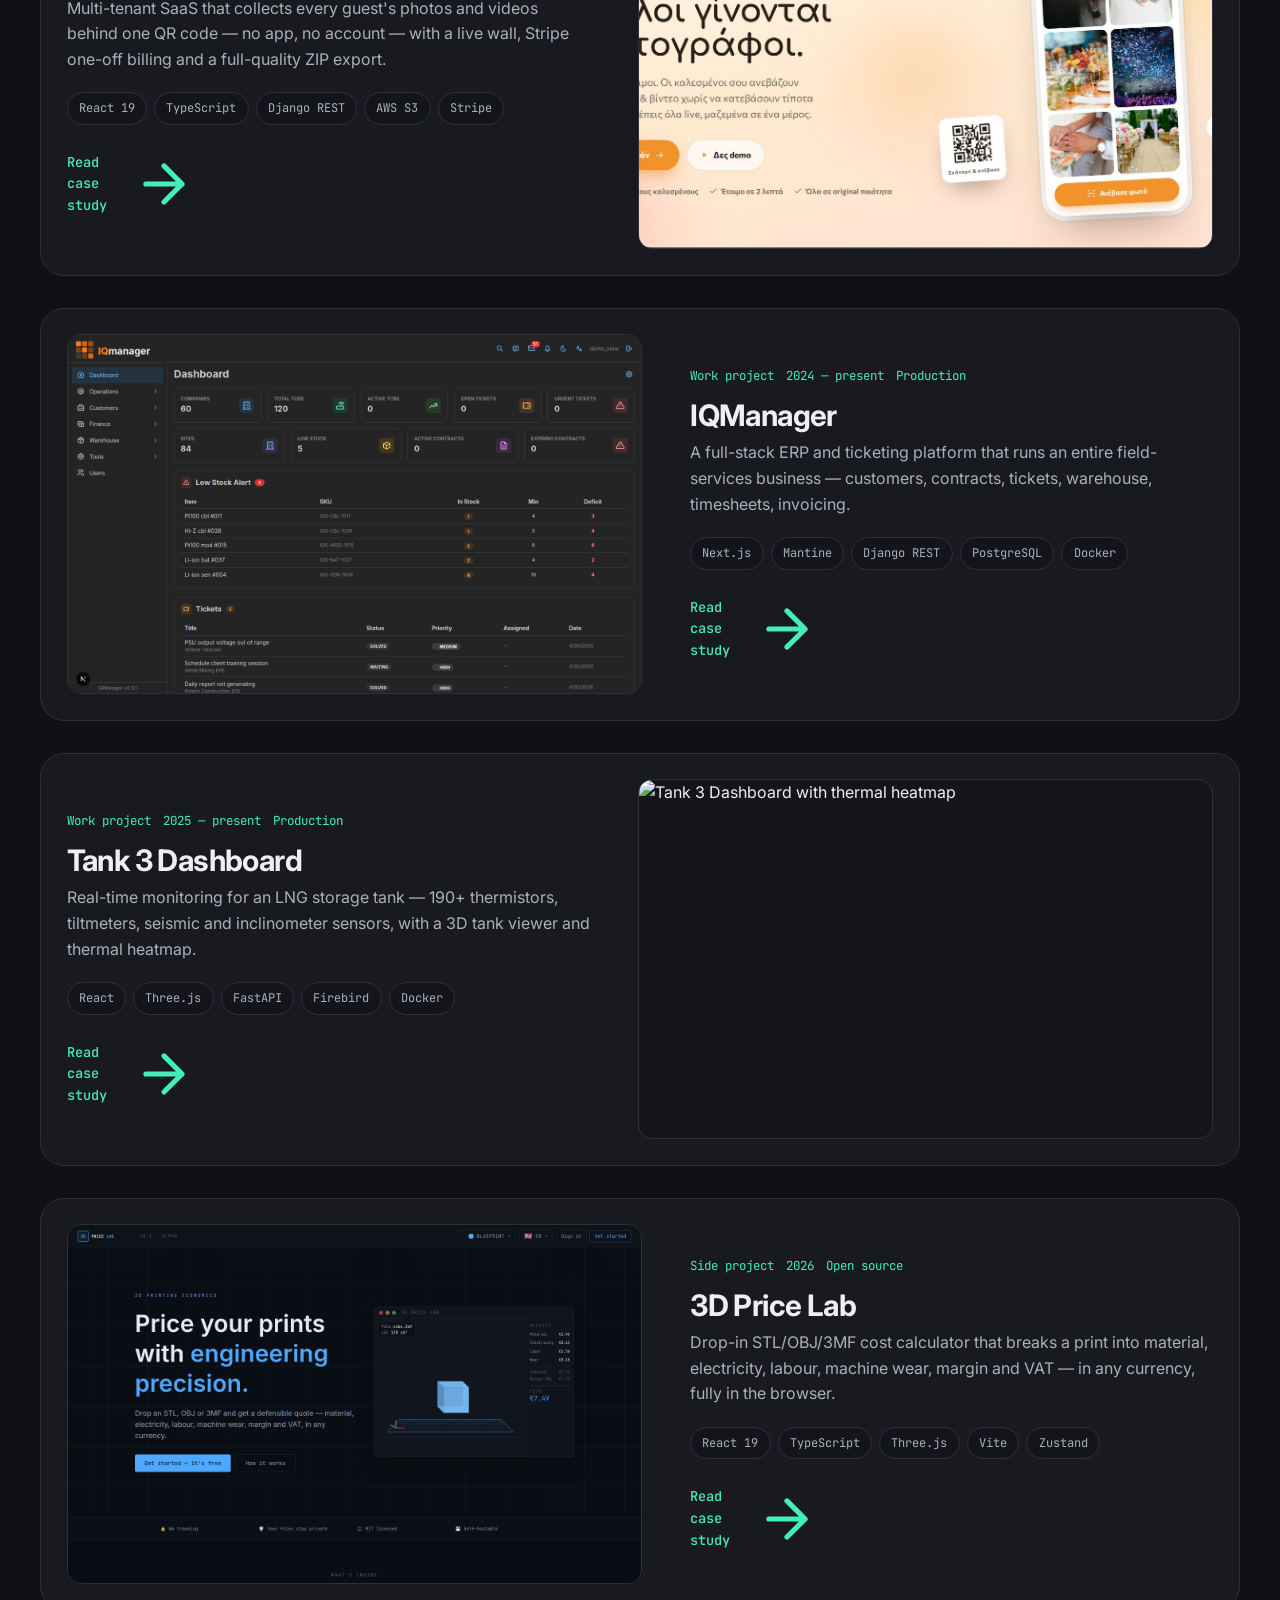
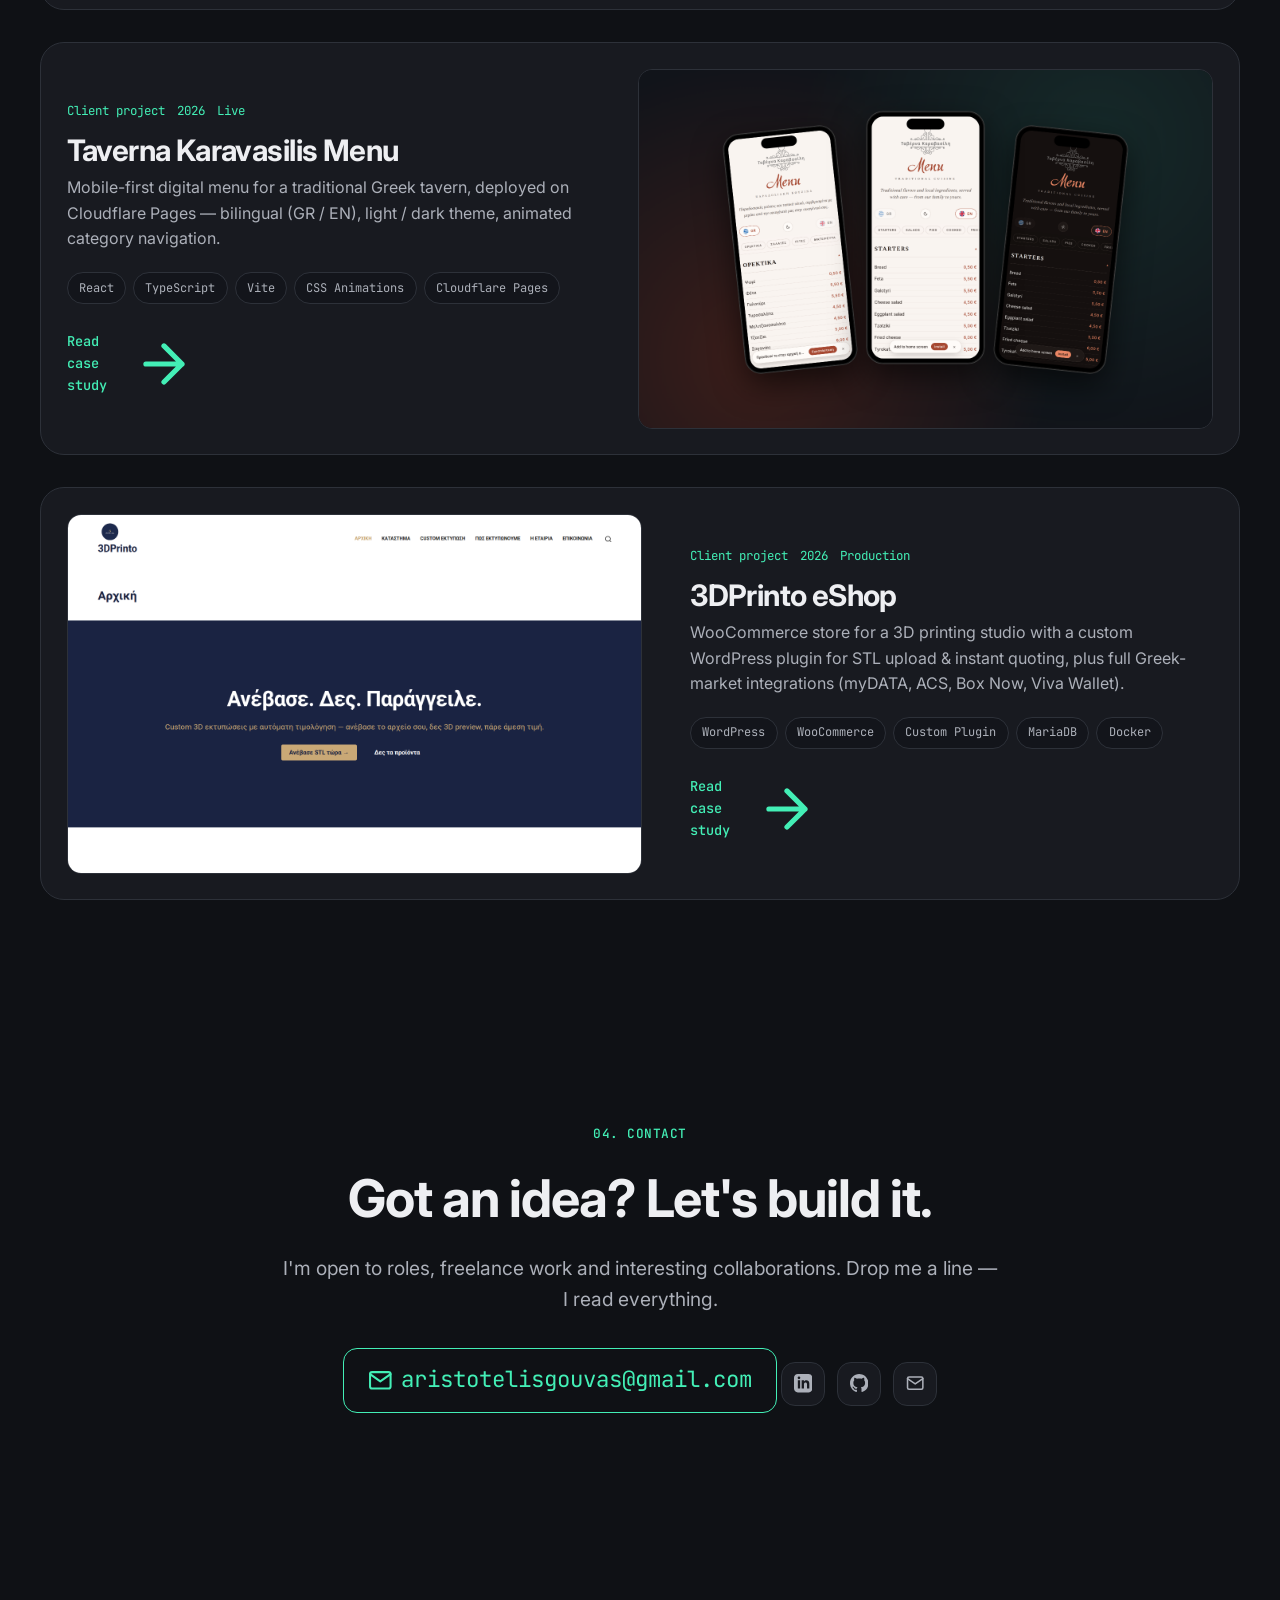
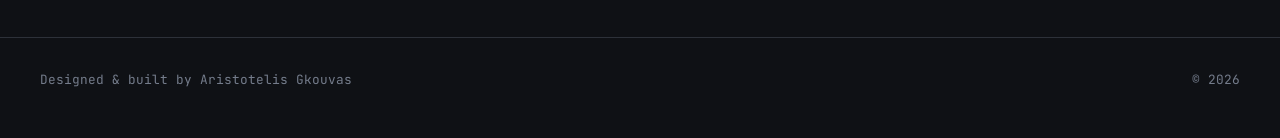
==== commit 19a71c8c: "Add Lumap and ΠείτεCheese case studies, renumber project order - New case-study pages + screenshot g" ====
--- a/index.html
+++ b/index.html
@@ -89,8 +89,8 @@
         </div>
         <dl class="hero-stats reveal">
           <div>
-            <dt class="hero-stat-num">4+</dt>
-            <dd class="hero-stat-label">Production projects</dd>
+            <dt class="hero-stat-num">7</dt>
+            <dd class="hero-stat-label">Shipped projects</dd>
           </div>
           <div>
             <dt class="hero-stat-num">3 yrs</dt>
@@ -120,8 +120,14 @@
               Day to day I work on <strong>IQManager</strong> — a Next.js + Django ERP
               that runs the field-services side of the company — and on
               <strong>Tank 3 Dashboard</strong>, a real-time monitoring system for an
-              LNG storage tank with hundreds of sensors. On the side I build smaller
-              tools for 3D printing and a Greek-market e-shop.
+              LNG storage tank with hundreds of sensors.
+            </p>
+            <p>
+              Alongside those I built <strong>Lumap</strong>, a PostGIS platform that
+              maps a municipality's whole street-lighting network, and
+              <strong>ΠείτεCheese</strong>, a live SaaS product that collects every
+              guest's photos at an event behind a single QR code. Plus smaller tools
+              for 3D printing and a Greek-market e-shop.
             </p>
             <p>
               Outside of code I run, cycle and play football. I'm happiest when a
@@ -235,13 +241,73 @@
           <span class="section-divider" aria-hidden="true"></span>
         </div>
         <div class="work-grid">
+          <a href="./projects/lumap/" class="work-card reveal">
+            <div class="work-img-wrap">
+              <img src="./assets/projects/lumap/cover.jpg" alt="Lumap map screen with lighting assets over Kalambaka" />
+            </div>
+            <div class="work-body">
+              <div class="work-meta">
+                <span>Featured</span>
+                <span>2026</span>
+                <span>In development</span>
+              </div>
+              <h3 class="work-title">Lumap</h3>
+              <p class="work-tagline">
+                GIS platform for municipal street lighting — every lamp post and
+                distribution pillar of a municipality on one map, in one PostGIS
+                database, with issues, statistics and graded roles.
+              </p>
+              <ul class="work-stack">
+                <li class="tag">Django 5</li>
+                <li class="tag">GeoDjango</li>
+                <li class="tag">PostGIS</li>
+                <li class="tag">MapLibre GL</li>
+                <li class="tag">Docker</li>
+              </ul>
+              <span class="work-cta">
+                Read case study
+                <svg viewBox="0 0 24 24" fill="none" stroke="currentColor" stroke-width="2" stroke-linecap="round" stroke-linejoin="round" aria-hidden="true"><path d="M5 12h14M12 5l7 7-7 7"/></svg>
+              </span>
+            </div>
+          </a>
+
+          <a href="./projects/peitecheese/" class="work-card reveal">
+            <div class="work-img-wrap">
+              <img src="./assets/projects/peitecheese/cover.jpg" alt="ΠείτεCheese landing page with a phone showing a live event gallery" />
+            </div>
+            <div class="work-body">
+              <div class="work-meta">
+                <span>Featured</span>
+                <span>2026</span>
+                <span>Live</span>
+              </div>
+              <h3 class="work-title">ΠείτεCheese</h3>
+              <p class="work-tagline">
+                Multi-tenant SaaS that collects every guest's photos and videos
+                behind one QR code — no app, no account — with a live wall,
+                Stripe one-off billing and a full-quality ZIP export.
+              </p>
+              <ul class="work-stack">
+                <li class="tag">React 19</li>
+                <li class="tag">TypeScript</li>
+                <li class="tag">Django REST</li>
+                <li class="tag">AWS S3</li>
+                <li class="tag">Stripe</li>
+              </ul>
+              <span class="work-cta">
+                Read case study
+                <svg viewBox="0 0 24 24" fill="none" stroke="currentColor" stroke-width="2" stroke-linecap="round" stroke-linejoin="round" aria-hidden="true"><path d="M5 12h14M12 5l7 7-7 7"/></svg>
+              </span>
+            </div>
+          </a>
+
           <a href="./projects/iqmanager/" class="work-card reveal">
             <div class="work-img-wrap">
               <img src="./assets/projects/iqmanager.png" alt="IQManager dashboard" />
             </div>
             <div class="work-body">
               <div class="work-meta">
-                <span>Featured</span>
+                <span>Work project</span>
                 <span>2024 — present</span>
                 <span>Production</span>
               </div>
@@ -271,7 +337,7 @@
             </div>
             <div class="work-body">
               <div class="work-meta">
-                <span>Featured</span>
+                <span>Work project</span>
                 <span>2025 — present</span>
                 <span>Production</span>
               </div>
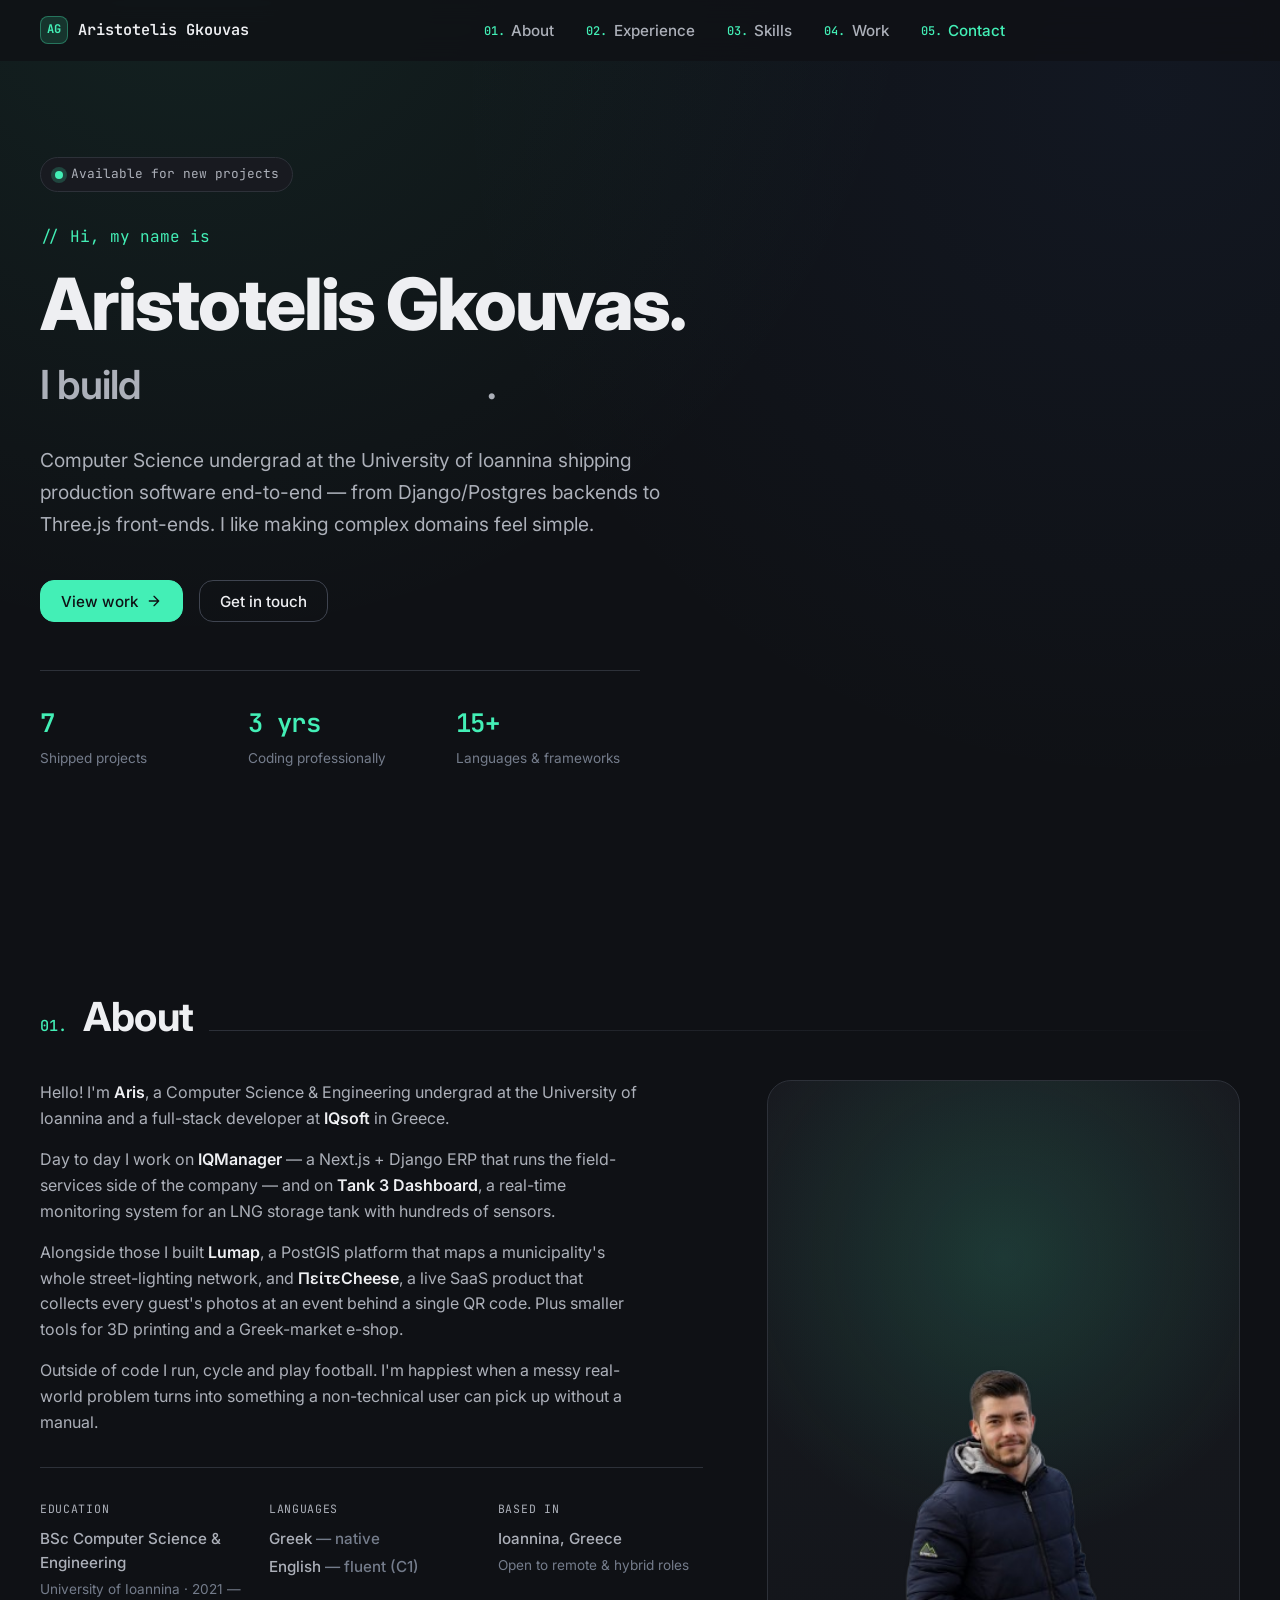
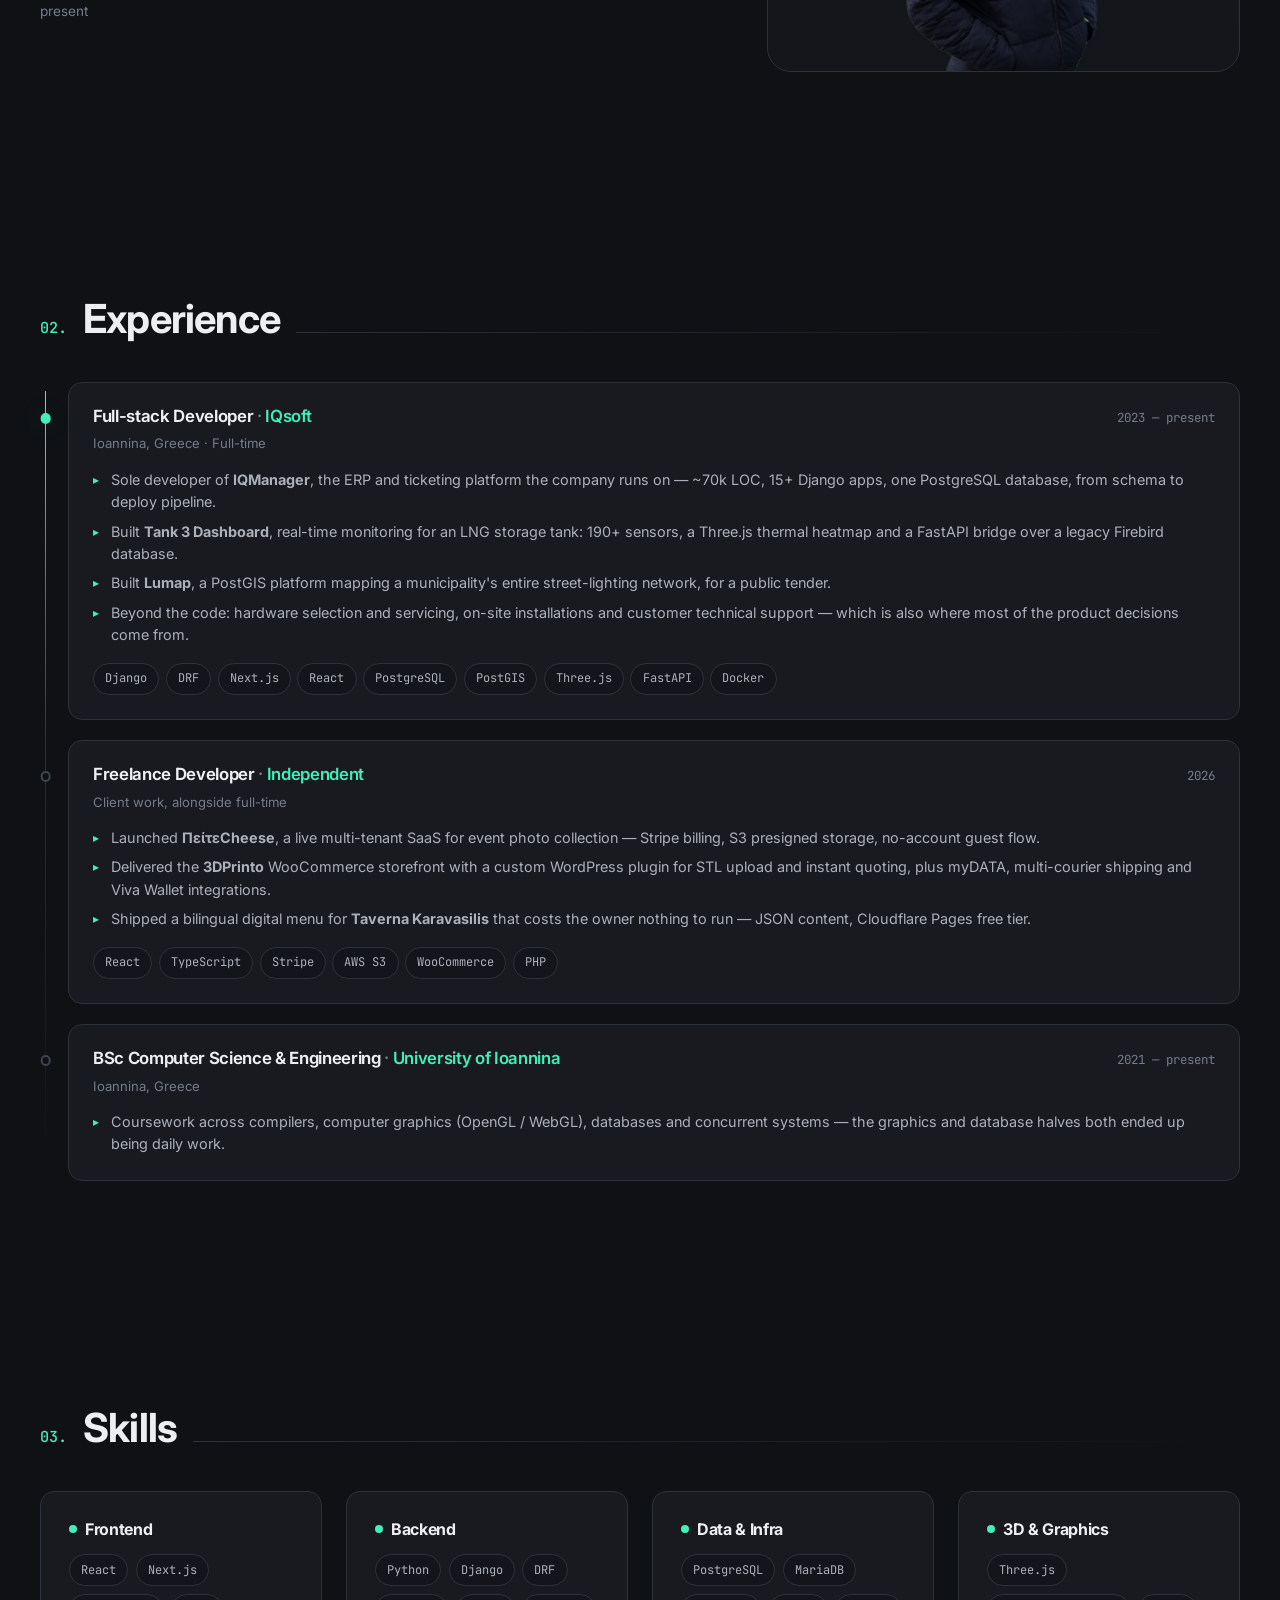
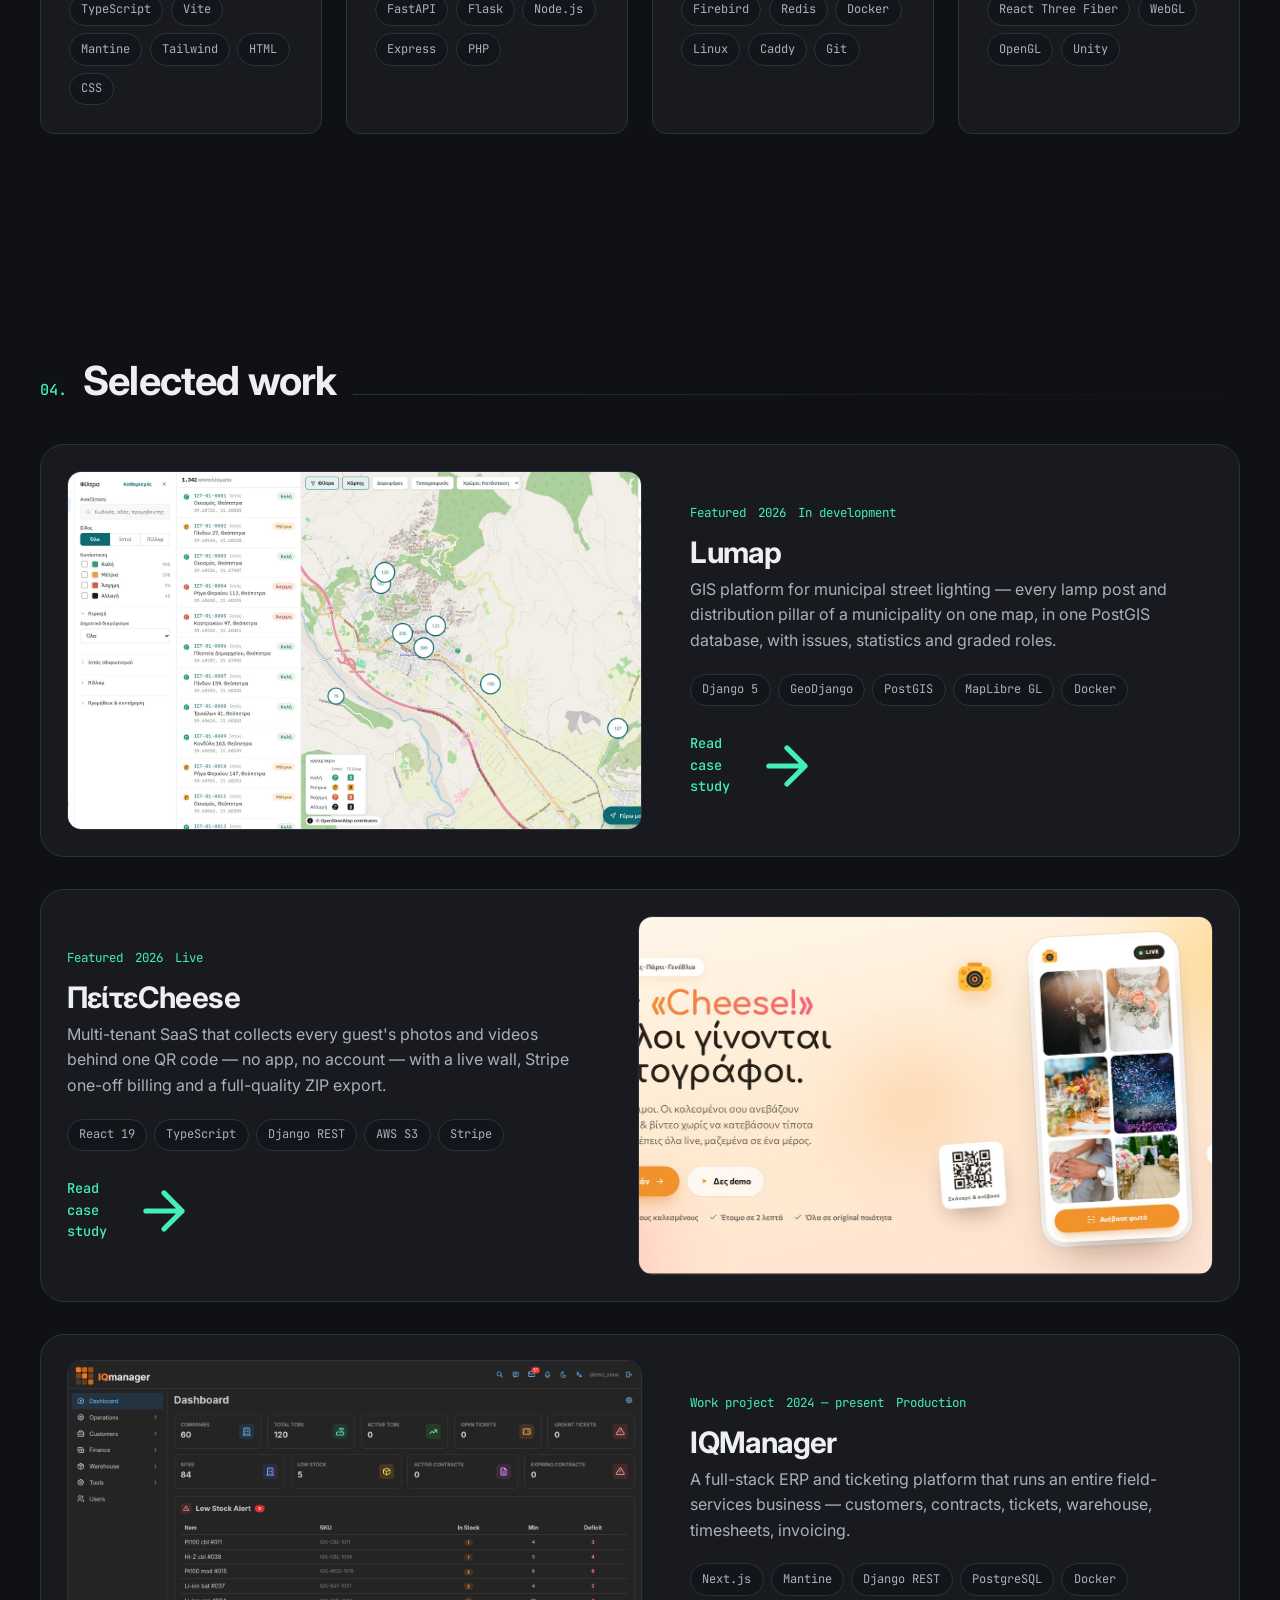
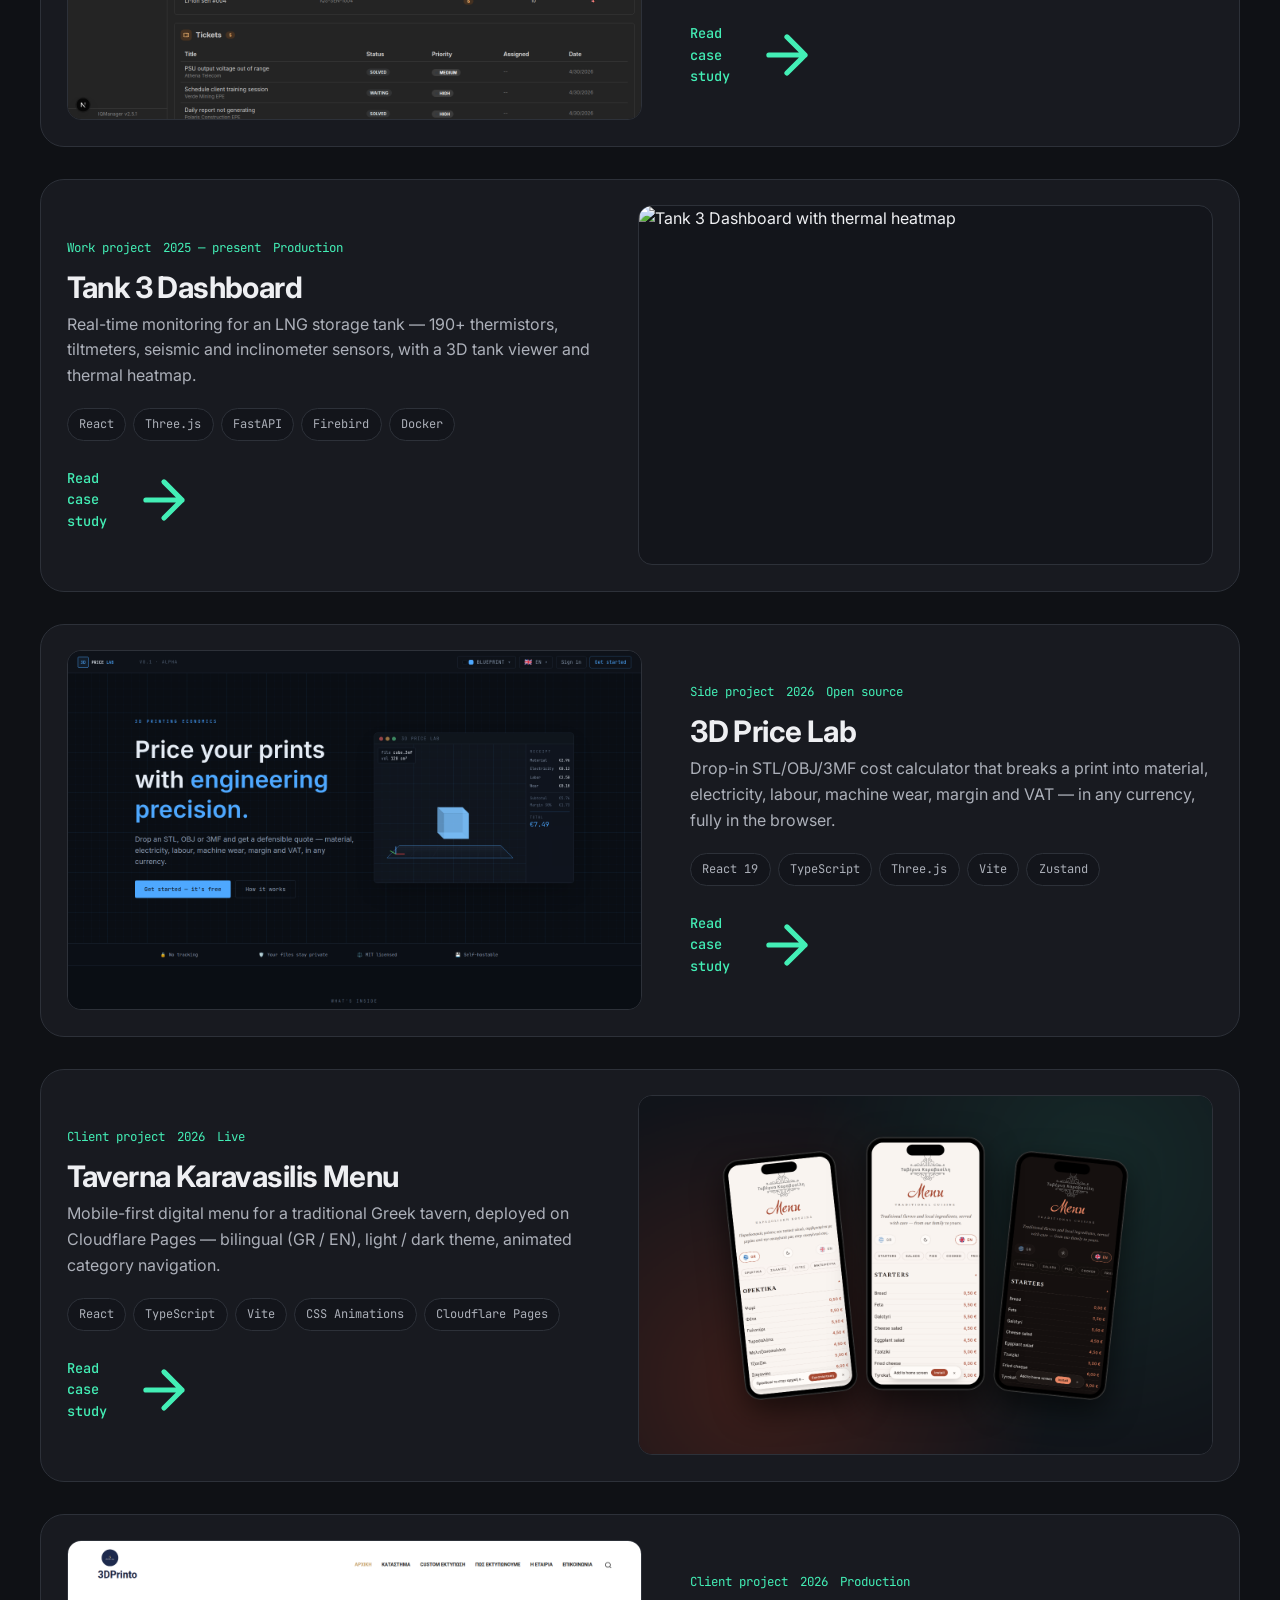
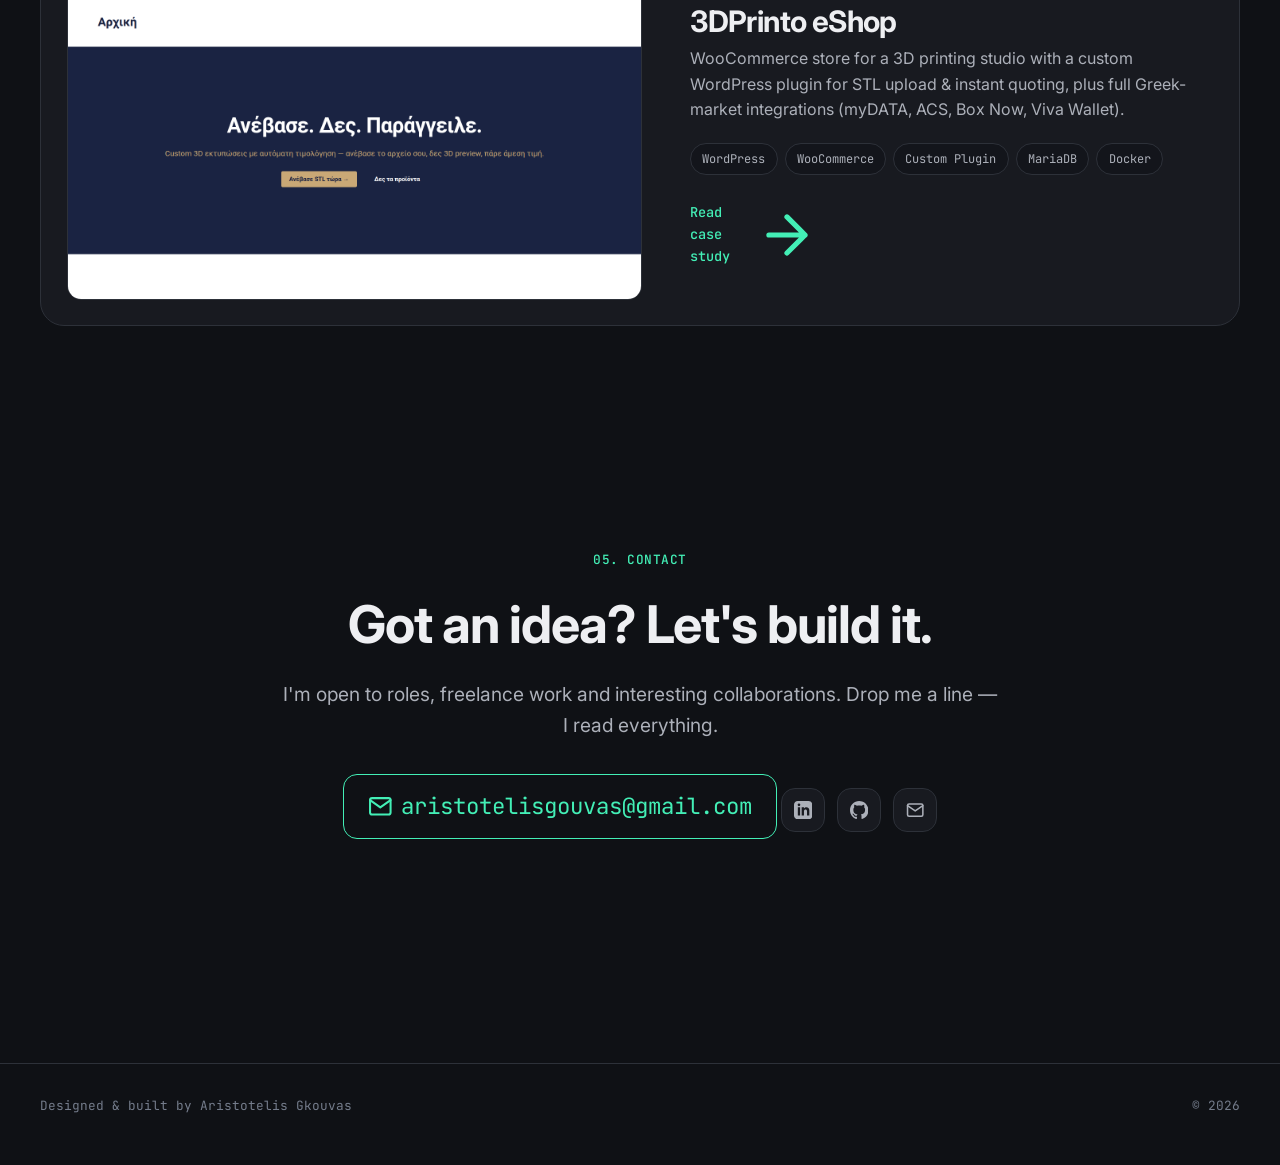
==== commit 6d1c5d9c: "Add Experience section, SEO/a11y groundwork, drop dead assets Experience timeline between About and " ====
--- a/index.html
+++ b/index.html
@@ -26,6 +26,40 @@
     <meta name="twitter:image" content="https://aristotelisgkouvas.github.io/assets/og-image.png" />
     <link rel="icon" href="data:image/svg+xml,%3Csvg xmlns='http://www.w3.org/2000/svg' viewBox='0 0 32 32'%3E%3Crect width='32' height='32' rx='6' fill='%2349d28a'/%3E%3Ctext x='16' y='22' font-family='Inter,sans-serif' font-size='18' font-weight='700' text-anchor='middle' fill='%23131316'%3EAG%3C/text%3E%3C/svg%3E" />
     <link rel="stylesheet" href="./style.css" />
+
+    <script type="application/ld+json">
+      {
+        "@context": "https://schema.org",
+        "@type": "Person",
+        "name": "Aristotelis Gkouvas",
+        "alternateName": "Αριστοτέλης Γκούβας",
+        "url": "https://aristotelisgkouvas.github.io/",
+        "image": "https://aristotelisgkouvas.github.io/assets/profile-pic2.png",
+        "email": "mailto:aristotelisgouvas@gmail.com",
+        "jobTitle": "Full-stack Developer",
+        "description": "Full-stack developer building ERPs, industrial dashboards, GIS platforms and 3D printing tools — Next.js, Django, Three.js.",
+        "worksFor": { "@type": "Organization", "name": "IQsoft" },
+        "alumniOf": {
+          "@type": "CollegeOrUniversity",
+          "name": "University of Ioannina",
+          "sameAs": "https://www.uoi.gr/"
+        },
+        "address": {
+          "@type": "PostalAddress",
+          "addressLocality": "Ioannina",
+          "addressCountry": "GR"
+        },
+        "knowsLanguage": ["el", "en"],
+        "knowsAbout": [
+          "Django", "Django REST Framework", "Next.js", "React", "TypeScript",
+          "Three.js", "WebGL", "FastAPI", "PostgreSQL", "PostGIS", "Docker"
+        ],
+        "sameAs": [
+          "https://github.com/AristotelisGkouvas",
+          "https://www.linkedin.com/in/aristotelis-gkouvas/"
+        ]
+      }
+    </script>
   </head>
   <body>
     <a href="#main" class="skip-link">Skip to content</a>
@@ -40,6 +74,7 @@
         <nav>
           <ul class="nav-links" aria-label="Primary">
             <li><a href="#about">About</a></li>
+            <li><a href="#experience">Experience</a></li>
             <li><a href="#skills">Skills</a></li>
             <li><a href="#work">Work</a></li>
             <li><a href="#contact">Contact</a></li>
@@ -125,7 +160,7 @@
             <p>
               Alongside those I built <strong>Lumap</strong>, a PostGIS platform that
               maps a municipality's whole street-lighting network, and
-              <strong>ΠείτεCheese</strong>, a live SaaS product that collects every
+              <strong lang="el">ΠείτεCheese</strong>, a live SaaS product that collects every
               guest's photos at an event behind a single QR code. Plus smaller tools
               for 3D printing and a Greek-market e-shop.
             </p>
@@ -153,6 +188,9 @@
               </div>
             </div>
 
+            <!-- Third-party image. If the service is down, drop the whole block
+                 rather than leave a broken graph on the page. It can't start
+                 hidden: a display:none image never triggers its lazy load. -->
             <div class="github-graph reveal">
               <p class="fact-label">Recent GitHub activity</p>
               <a
@@ -165,6 +203,8 @@
                   src="https://ghchart.rshah.org/49d28a/AristotelisGkouvas"
                   alt="GitHub contributions for AristotelisGkouvas"
                   loading="lazy"
+                  decoding="async"
+                  onerror="this.closest('.github-graph').remove()"
                 />
               </a>
             </div>
@@ -175,9 +215,75 @@
         </div>
       </section>
 
+      <section id="experience" class="section container">
+        <div class="section-head reveal">
+          <span class="section-num">02.</span>
+          <h2 class="h-section">Experience</h2>
+          <span class="section-divider" aria-hidden="true"></span>
+        </div>
+        <div class="timeline">
+          <article class="tl-item is-current reveal">
+            <div class="tl-head">
+              <h3 class="tl-role">Full-stack Developer <span class="muted">·</span> <span class="tl-org">IQsoft</span></h3>
+              <span class="tl-dates">2023 — present</span>
+            </div>
+            <p class="tl-meta">Ioannina, Greece · Full-time</p>
+            <ul>
+              <li>Sole developer of <strong>IQManager</strong>, the ERP and ticketing platform the company runs on — ~70k LOC, 15+ Django apps, one PostgreSQL database, from schema to deploy pipeline.</li>
+              <li>Built <strong>Tank 3 Dashboard</strong>, real-time monitoring for an LNG storage tank: 190+ sensors, a Three.js thermal heatmap and a FastAPI bridge over a legacy Firebird database.</li>
+              <li>Built <strong>Lumap</strong>, a PostGIS platform mapping a municipality's entire street-lighting network, for a public tender.</li>
+              <li>Beyond the code: hardware selection and servicing, on-site installations and customer technical support — which is also where most of the product decisions come from.</li>
+            </ul>
+            <ul class="tl-stack">
+              <li class="tag">Django</li>
+              <li class="tag">DRF</li>
+              <li class="tag">Next.js</li>
+              <li class="tag">React</li>
+              <li class="tag">PostgreSQL</li>
+              <li class="tag">PostGIS</li>
+              <li class="tag">Three.js</li>
+              <li class="tag">FastAPI</li>
+              <li class="tag">Docker</li>
+            </ul>
+          </article>
+
+          <article class="tl-item reveal">
+            <div class="tl-head">
+              <h3 class="tl-role">Freelance Developer <span class="muted">·</span> <span class="tl-org">Independent</span></h3>
+              <span class="tl-dates">2026</span>
+            </div>
+            <p class="tl-meta">Client work, alongside full-time</p>
+            <ul>
+              <li>Launched <strong lang="el">ΠείτεCheese</strong>, a live multi-tenant SaaS for event photo collection — Stripe billing, S3 presigned storage, no-account guest flow.</li>
+              <li>Delivered the <strong>3DPrinto</strong> WooCommerce storefront with a custom WordPress plugin for STL upload and instant quoting, plus myDATA, multi-courier shipping and Viva Wallet integrations.</li>
+              <li>Shipped a bilingual digital menu for <strong>Taverna Karavasilis</strong> that costs the owner nothing to run — JSON content, Cloudflare Pages free tier.</li>
+            </ul>
+            <ul class="tl-stack">
+              <li class="tag">React</li>
+              <li class="tag">TypeScript</li>
+              <li class="tag">Stripe</li>
+              <li class="tag">AWS S3</li>
+              <li class="tag">WooCommerce</li>
+              <li class="tag">PHP</li>
+            </ul>
+          </article>
+
+          <article class="tl-item reveal">
+            <div class="tl-head">
+              <h3 class="tl-role">BSc Computer Science &amp; Engineering <span class="muted">·</span> <span class="tl-org">University of Ioannina</span></h3>
+              <span class="tl-dates">2021 — present</span>
+            </div>
+            <p class="tl-meta">Ioannina, Greece</p>
+            <ul>
+              <li>Coursework across compilers, computer graphics (OpenGL / WebGL), databases and concurrent systems — the graphics and database halves both ended up being daily work.</li>
+            </ul>
+          </article>
+        </div>
+      </section>
+
       <section id="skills" class="section container">
         <div class="section-head reveal">
-          <span class="section-num">02.</span>
+          <span class="section-num">03.</span>
           <h2 class="h-section">Skills</h2>
           <span class="section-divider" aria-hidden="true"></span>
         </div>
@@ -236,7 +342,7 @@
 
       <section id="work" class="section container">
         <div class="section-head reveal">
-          <span class="section-num">03.</span>
+          <span class="section-num">04.</span>
           <h2 class="h-section">Selected work</h2>
           <span class="section-divider" aria-hidden="true"></span>
         </div>
@@ -281,7 +387,7 @@
                 <span>2026</span>
                 <span>Live</span>
               </div>
-              <h3 class="work-title">ΠείτεCheese</h3>
+              <h3 class="work-title" lang="el">ΠείτεCheese</h3>
               <p class="work-tagline">
                 Multi-tenant SaaS that collects every guest's photos and videos
                 behind one QR code — no app, no account — with a live wall,
@@ -455,7 +561,7 @@
 
       <section id="contact" class="section container contact">
         <div class="reveal">
-          <p class="eyebrow">04. Contact</p>
+          <p class="eyebrow">05. Contact</p>
           <h2 class="contact-prompt">Got an idea? Let's build it.</h2>
           <p class="lead" style="margin-inline:auto;">
             I'm open to roles, freelance work and interesting collaborations.
--- a/style.css
+++ b/style.css
@@ -64,6 +64,14 @@
   -webkit-text-size-adjust: 100%;
 }
 
+/* The closed mobile nav is parked off-screen right (translateX(100%)), which
+   otherwise widens the document and lets the page scroll sideways on a phone.
+   `clip` instead of `hidden` so it doesn't turn the root into a scroll
+   container and break sticky positioning. */
+html {
+  overflow-x: clip;
+}
+
 body {
   font-family: var(--font-sans);
   font-size: 1rem;
@@ -1000,6 +1008,134 @@
   color: var(--text-2);
   font-size: 0.9rem;
   line-height: 1.55;
+}
+
+/* -- Experience timeline ---------------------------------- */
+
+.timeline {
+  display: grid;
+  gap: 1.25rem;
+  position: relative;
+  padding-inline-start: 1.75rem;
+}
+
+/* The rail. Sits behind the dots and stops at the last entry. */
+.timeline::before {
+  content: "";
+  position: absolute;
+  inset-block: 0.6rem 0.6rem;
+  inset-inline-start: 0.3rem;
+  width: 1px;
+  background: linear-gradient(
+    to bottom,
+    var(--accent) 0%,
+    var(--border) 45%,
+    transparent 100%
+  );
+}
+
+.tl-item {
+  position: relative;
+  background: var(--surface);
+  border: 1px solid var(--border);
+  border-radius: var(--radius);
+  padding: 1.5rem;
+  transition: border-color var(--t-base) var(--ease), transform var(--t-base) var(--ease);
+}
+
+.tl-item:hover {
+  border-color: var(--border-2);
+  transform: translateY(-2px);
+}
+
+.tl-item::before {
+  content: "";
+  position: absolute;
+  inset-inline-start: -1.75rem;
+  top: 1.9rem;
+  width: 0.65rem;
+  height: 0.65rem;
+  border-radius: 50%;
+  background: var(--bg);
+  border: 2px solid var(--border-2);
+  transform: translateX(-0.02rem);
+}
+
+.tl-item.is-current::before {
+  background: var(--accent);
+  border-color: var(--accent);
+  box-shadow: var(--glow);
+}
+
+.tl-head {
+  display: flex;
+  flex-wrap: wrap;
+  align-items: baseline;
+  justify-content: space-between;
+  gap: 0.5rem 1rem;
+  margin-bottom: 0.35rem;
+}
+
+.tl-role {
+  font-size: 1.05rem;
+  font-weight: 650;
+}
+
+.tl-org {
+  color: var(--accent);
+  font-weight: 600;
+}
+
+.tl-dates {
+  font-family: var(--font-mono);
+  font-size: 0.78rem;
+  color: var(--text-3);
+  white-space: nowrap;
+}
+
+.tl-meta {
+  font-size: 0.82rem;
+  color: var(--text-3);
+  margin-bottom: 0.9rem;
+}
+
+/* The bullet list. Excludes .tl-stack, which is a tag row, not prose. */
+.tl-item ul:not(.tl-stack) {
+  list-style: none;
+  display: grid;
+  gap: 0.45rem;
+}
+
+.tl-item ul:not(.tl-stack) > li {
+  position: relative;
+  padding-inline-start: 1.1rem;
+  color: var(--text-2);
+  font-size: 0.9rem;
+  line-height: 1.55;
+}
+
+.tl-item ul:not(.tl-stack) > li::before {
+  content: "▸";
+  position: absolute;
+  inset-inline-start: 0;
+  color: var(--accent);
+  font-size: 0.75rem;
+  line-height: 1.75;
+}
+
+.tl-item ul.tl-stack {
+  display: flex;
+  flex-wrap: wrap;
+  gap: 0.4rem;
+  margin-top: 1rem;
+  list-style: none;
+}
+
+@media (max-width: 640px) {
+  .timeline { padding-inline-start: 1.35rem; }
+  .tl-item { padding: 1.25rem; }
+  .tl-item::before { inset-inline-start: -1.35rem; top: 1.6rem; }
+  .tl-dates { white-space: normal; }
 }
 
 /* -- Project gallery + lightbox --------------------------- */
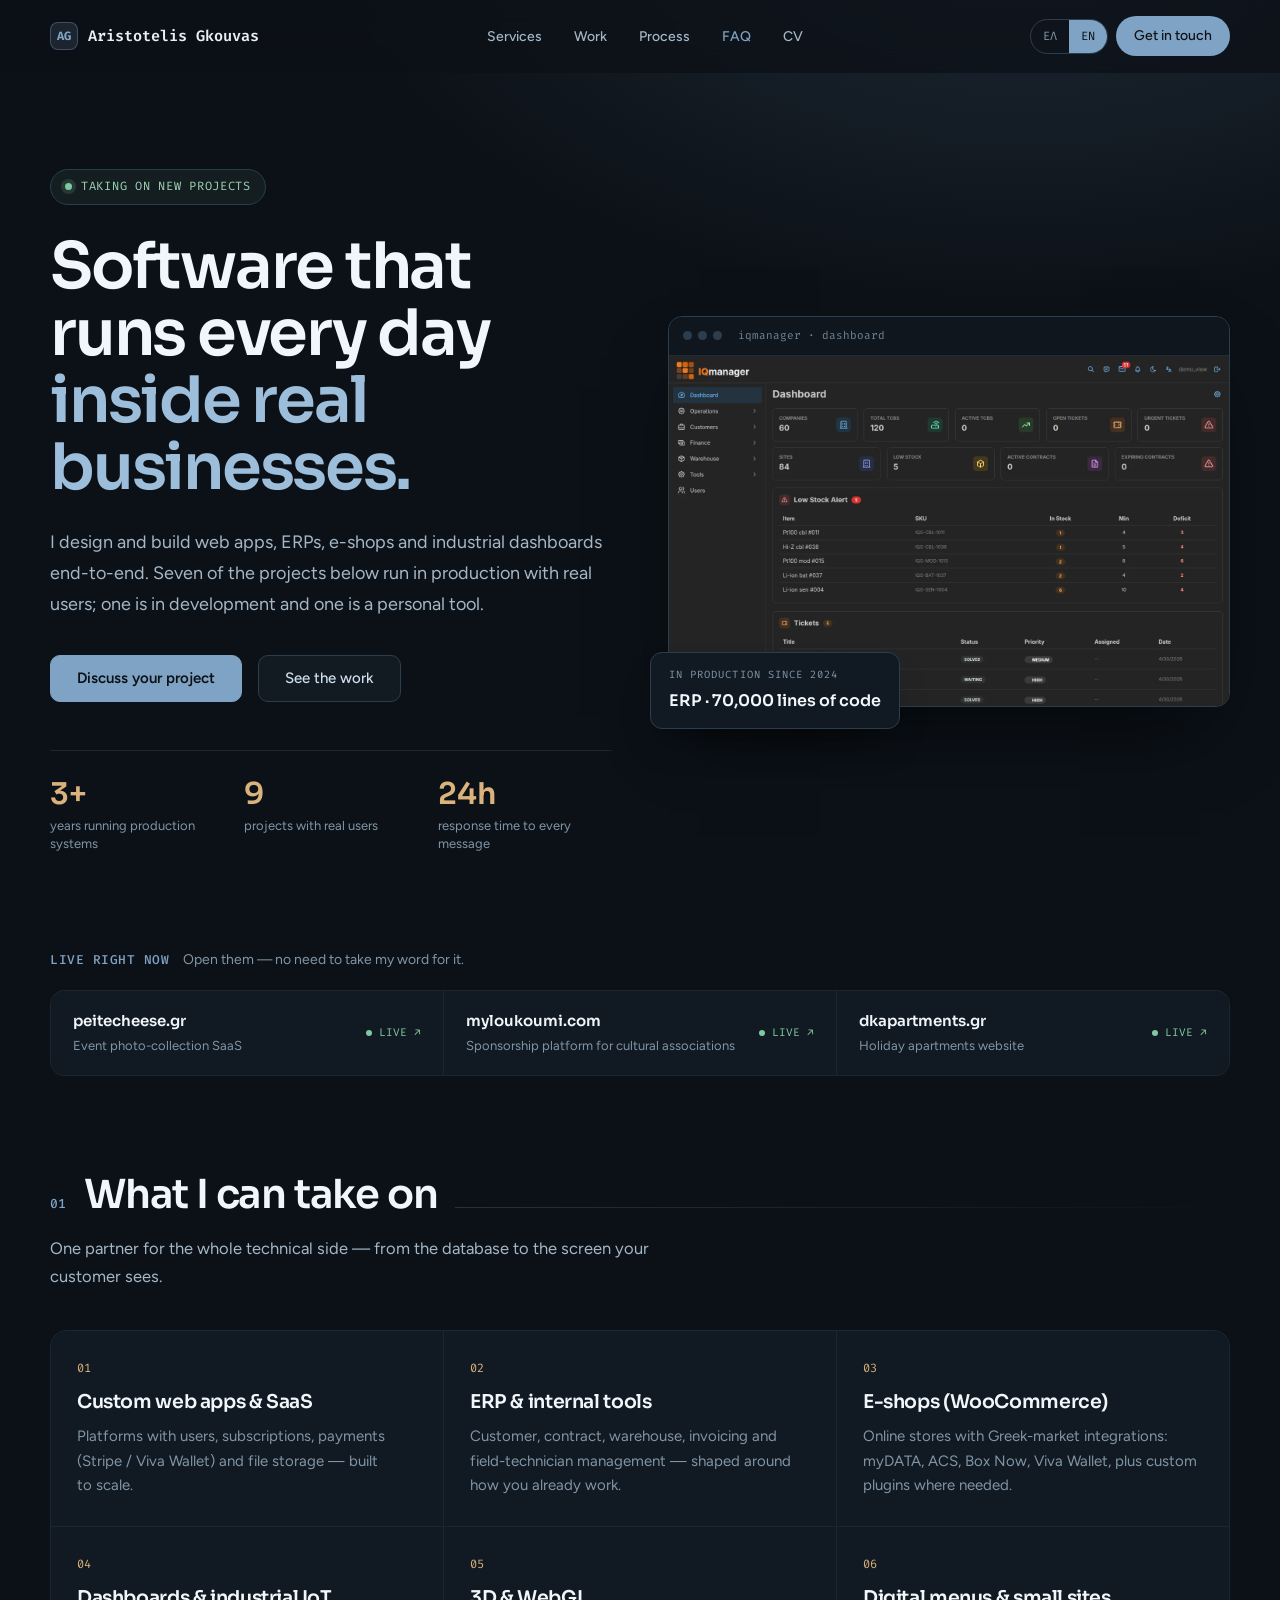
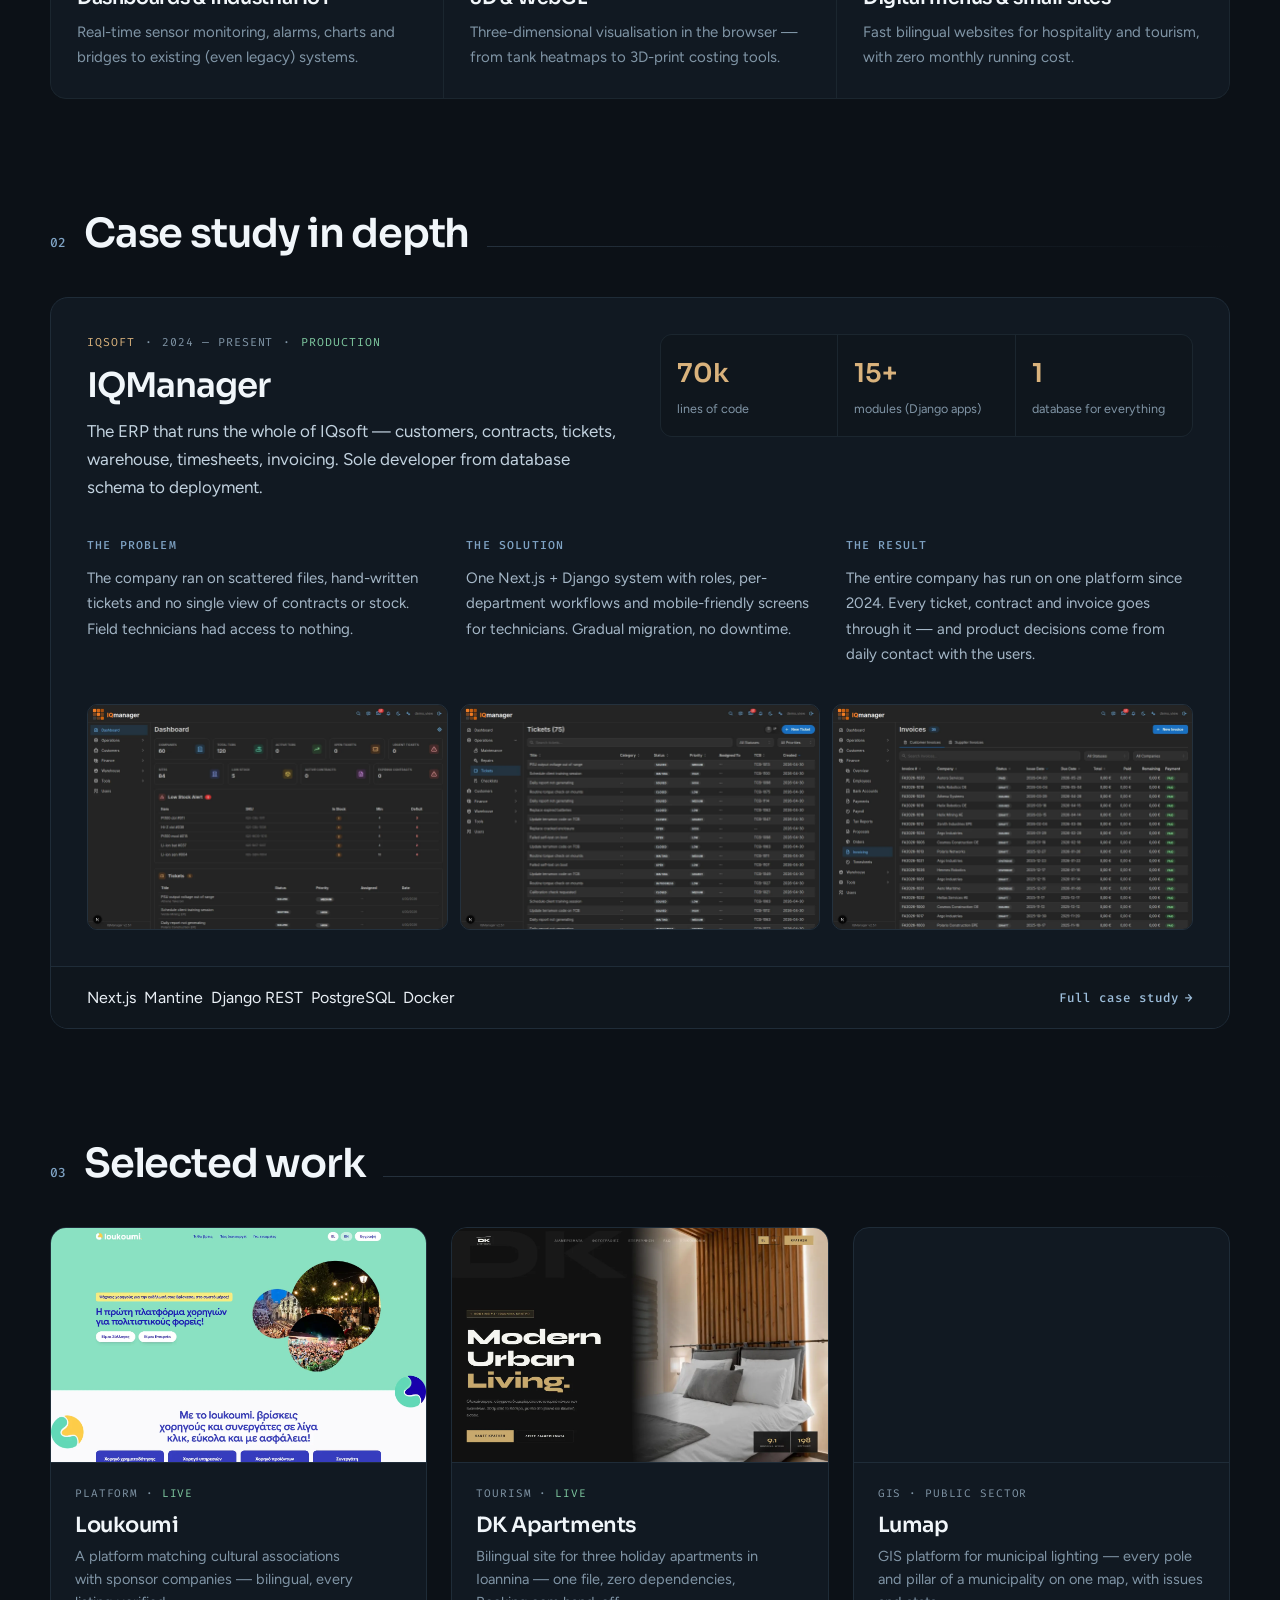
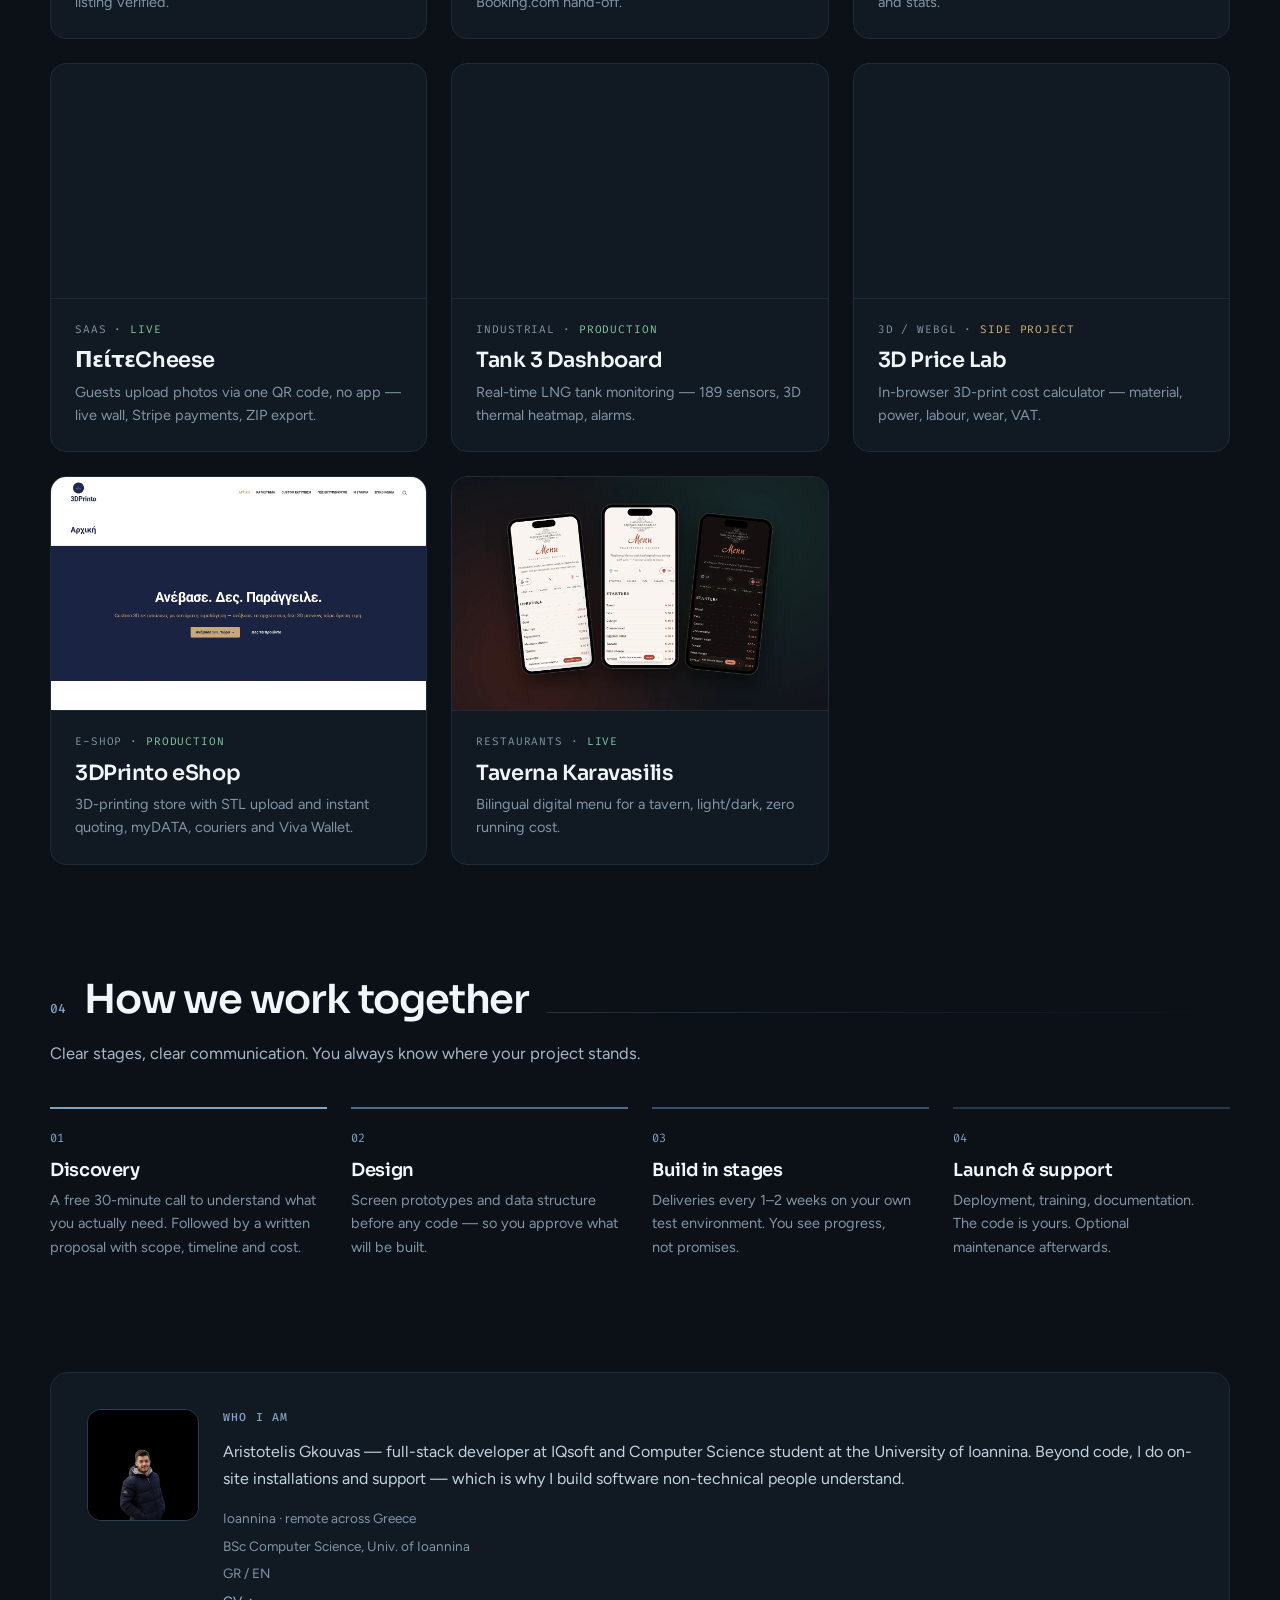
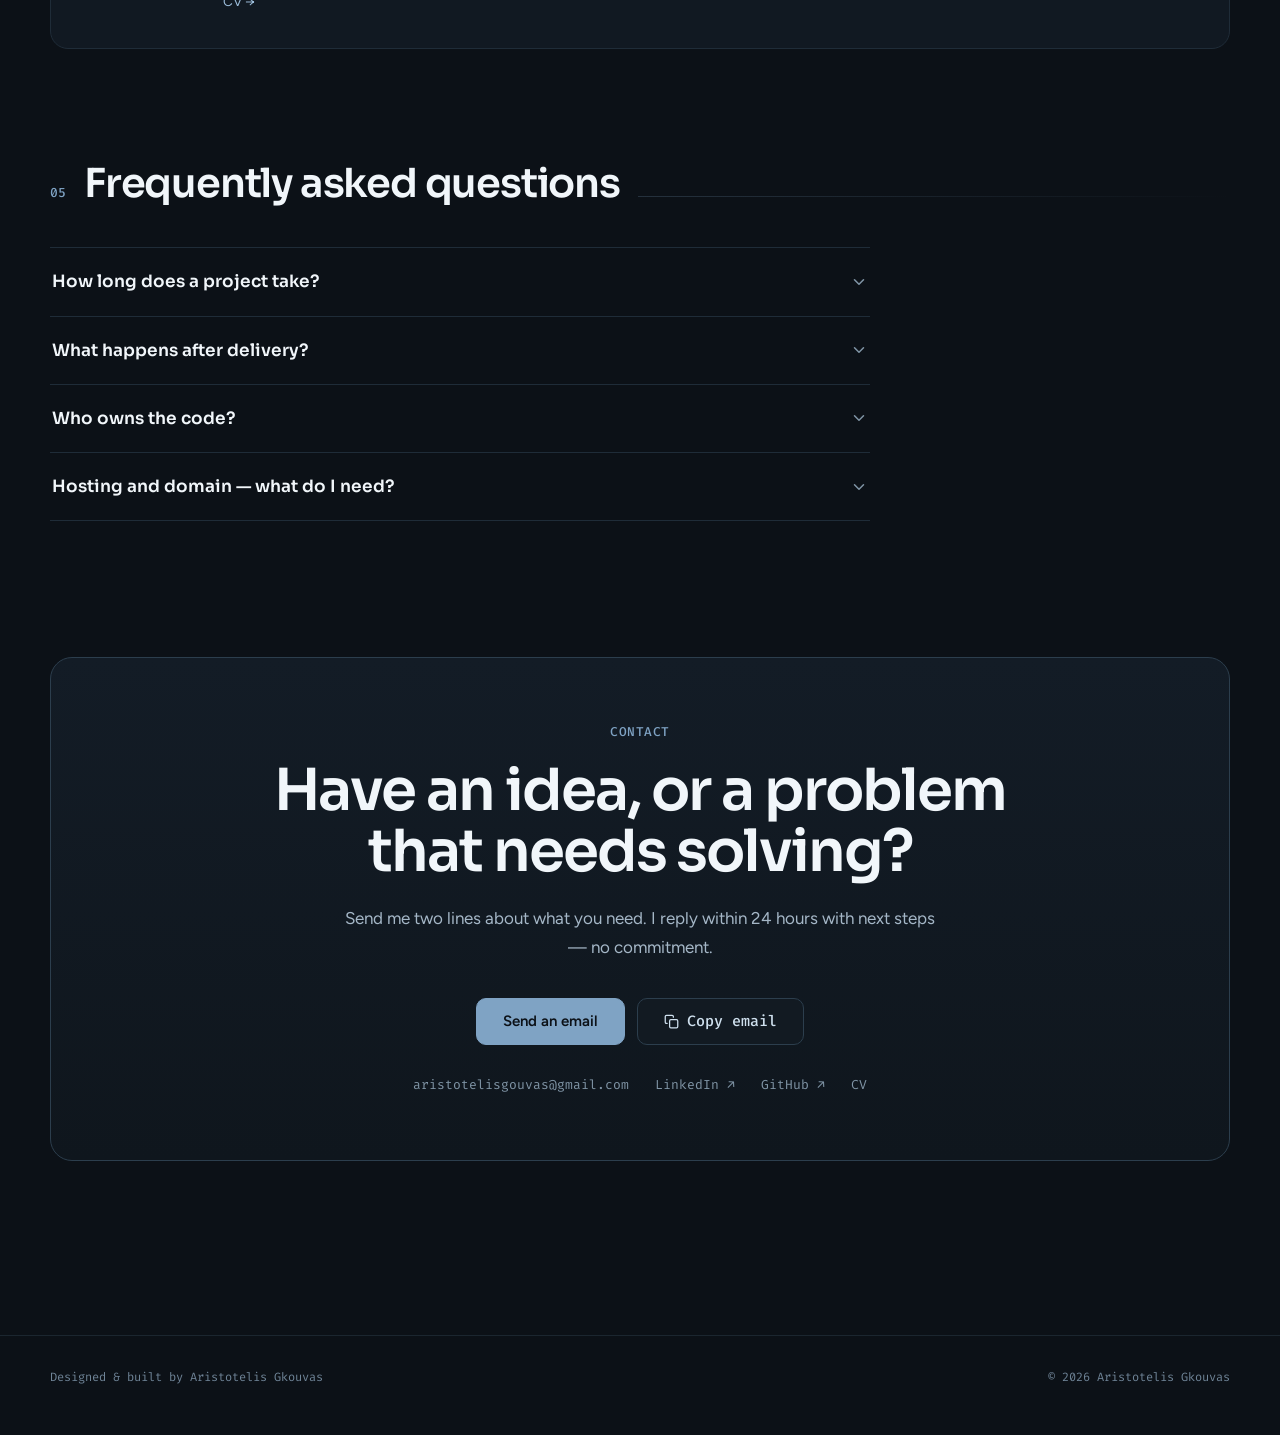
==== commit 08abebaa: "Rebuild portfolio on Portfolio v2 design; add Loukoumi + DK Apartments Redesign the homepage around " ====
--- a/index.html
+++ b/index.html
@@ -1,30 +1,40 @@
 <!DOCTYPE html>
-<html lang="en" data-theme="dark">
+<html lang="el" data-theme="dark">
   <head>
     <meta charset="UTF-8" />
-    <meta http-equiv="X-UA-Compatible" content="IE=edge" />
     <meta name="viewport" content="width=device-width, initial-scale=1, viewport-fit=cover" />
-    <meta name="theme-color" content="#11141a" />
+    <meta name="theme-color" content="#0C1117" />
     <meta
       name="description"
-      content="Aristotelis Gkouvas — full-stack developer building ERPs, industrial dashboards and 3D printing tools."
+      content="Αριστοτέλης Γκούβας — full-stack developer. Web εφαρμογές, ERP, e-shops και βιομηχανικά dashboards που τρέχουν σε παραγωγή σε πραγματικές επιχειρήσεις."
     />
     <title>Aristotelis Gkouvas — Full-stack Developer</title>
 
     <link rel="canonical" href="https://aristotelisgkouvas.github.io/" />
+    <link rel="alternate" hreflang="el" href="https://aristotelisgkouvas.github.io/" />
+    <link rel="alternate" hreflang="en" href="https://aristotelisgkouvas.github.io/?lang=en" />
+    <link rel="alternate" hreflang="x-default" href="https://aristotelisgkouvas.github.io/" />
     <meta property="og:type" content="website" />
     <meta property="og:url" content="https://aristotelisgkouvas.github.io/" />
     <meta property="og:title" content="Aristotelis Gkouvas — Full-stack Developer" />
-    <meta property="og:description" content="Full-stack developer building ERPs, industrial dashboards and 3D printing tools — Next.js, Django, Three.js." />
+    <meta property="og:description" content="Software that runs every day inside real businesses — web apps, ERPs, e-shops and industrial dashboards, built end-to-end." />
     <meta property="og:image" content="https://aristotelisgkouvas.github.io/assets/og-image.png" />
     <meta property="og:image:width" content="1200" />
     <meta property="og:image:height" content="630" />
-    <meta property="og:locale" content="en_US" />
+    <meta property="og:locale" content="el_GR" />
+    <meta property="og:locale:alternate" content="en_US" />
     <meta name="twitter:card" content="summary_large_image" />
     <meta name="twitter:title" content="Aristotelis Gkouvas — Full-stack Developer" />
-    <meta name="twitter:description" content="Full-stack developer building ERPs, industrial dashboards and 3D printing tools." />
+    <meta name="twitter:description" content="Software that runs every day inside real businesses — web apps, ERPs, e-shops and industrial dashboards." />
     <meta name="twitter:image" content="https://aristotelisgkouvas.github.io/assets/og-image.png" />
-    <link rel="icon" href="data:image/svg+xml,%3Csvg xmlns='http://www.w3.org/2000/svg' viewBox='0 0 32 32'%3E%3Crect width='32' height='32' rx='6' fill='%2349d28a'/%3E%3Ctext x='16' y='22' font-family='Inter,sans-serif' font-size='18' font-weight='700' text-anchor='middle' fill='%23131316'%3EAG%3C/text%3E%3C/svg%3E" />
+    <link rel="icon" href="data:image/svg+xml,%3Csvg xmlns='http://www.w3.org/2000/svg' viewBox='0 0 32 32'%3E%3Crect width='32' height='32' rx='7' fill='%23131B23' stroke='%232C3E4D'/%3E%3Ctext x='16' y='21' font-family='Fira Code,monospace' font-size='13' font-weight='600' text-anchor='middle' fill='%239DBEDB'%3EAG%3C/text%3E%3C/svg%3E" />
+    <link rel="preconnect" href="https://fonts.googleapis.com" />
+    <link rel="preconnect" href="https://fonts.gstatic.com" crossorigin />
+    <link rel="preconnect" href="https://ghchart.rshah.org" />
+    <link
+      rel="stylesheet"
+      href="https://fonts.googleapis.com/css2?family=Sora:wght@500;600;700&amp;family=Figtree:wght@400;500;600&amp;family=Fira+Code:wght@400;500&amp;display=swap"
+    />
     <link rel="stylesheet" href="./style.css" />
 
     <script type="application/ld+json">
@@ -37,7 +47,7 @@
         "image": "https://aristotelisgkouvas.github.io/assets/profile-pic2.png",
         "email": "mailto:aristotelisgouvas@gmail.com",
         "jobTitle": "Full-stack Developer",
-        "description": "Full-stack developer building ERPs, industrial dashboards, GIS platforms and 3D printing tools — Next.js, Django, Three.js.",
+        "description": "Full-stack developer building ERPs, industrial dashboards, GIS platforms, e-shops and SaaS products — Django, Next.js, Three.js.",
         "worksFor": { "@type": "Organization", "name": "IQsoft" },
         "alumniOf": {
           "@type": "CollegeOrUniversity",
@@ -52,7 +62,7 @@
         "knowsLanguage": ["el", "en"],
         "knowsAbout": [
           "Django", "Django REST Framework", "Next.js", "React", "TypeScript",
-          "Three.js", "WebGL", "FastAPI", "PostgreSQL", "PostGIS", "Docker"
+          "Three.js", "WebGL", "FastAPI", "PostgreSQL", "PostGIS", "WooCommerce", "Docker"
         ],
         "sameAs": [
           "https://github.com/AristotelisGkouvas",
@@ -61,28 +71,33 @@
       }
     </script>
   </head>
-  <body>
-    <a href="#main" class="skip-link">Skip to content</a>
+  <body class="home">
+    <a href="#main" class="skip-link" data-i18n="skip">Μετάβαση στο περιεχόμενο</a>
 
     <header class="site-header">
       <div class="container nav">
-        <a href="#" class="brand" aria-label="Home">
+        <a href="#main" class="brand" aria-label="Home">
           <span class="brand-mark">AG</span>
           <span>Aristotelis Gkouvas</span>
         </a>
 
-        <nav>
-          <ul class="nav-links" aria-label="Primary">
-            <li><a href="#about">About</a></li>
-            <li><a href="#experience">Experience</a></li>
-            <li><a href="#skills">Skills</a></li>
-            <li><a href="#work">Work</a></li>
-            <li><a href="#contact">Contact</a></li>
+        <nav aria-label="Primary">
+          <ul id="primary-nav" class="nav-links">
+            <li><a href="#services" data-i18n="navServices">Υπηρεσίες</a></li>
+            <li><a href="#work" data-i18n="navWork">Έργα</a></li>
+            <li><a href="#process" data-i18n="navProcess">Διαδικασία</a></li>
+            <li><a href="#faq">FAQ</a></li>
+            <li><a href="./cv/">CV</a></li>
           </ul>
         </nav>
 
         <div class="nav-cta">
-<button
+          <div class="lang-toggle" role="group" aria-label="Language">
+            <button type="button" data-lang="el" aria-pressed="true" lang="el">ΕΛ</button>
+            <button type="button" data-lang="en" aria-pressed="false" lang="en">EN</button>
+          </div>
+          <a href="#contact" class="nav-cta-link" data-i18n="navCta">Επικοινωνία</a>
+          <button
             class="icon-btn menu-toggle"
             type="button"
             aria-label="Open menu"
@@ -99,488 +114,369 @@
       </div>
     </header>
 
-    <main id="main">
-      <section class="hero container">
-        <div class="hero-status reveal">
-          <span class="dot" aria-hidden="true"></span>
-          Available for new projects
-        </div>
-        <p class="hero-greet reveal">// Hi, my name is</p>
-        <h1 class="hero-title h-display reveal">Aristotelis Gkouvas.</h1>
-        <p class="hero-role reveal">
-          I build <span class="accent" data-roles='["full-stack web apps","industrial dashboards","3D printing tools","internal tooling"]'>full-stack web apps</span>.
-        </p>
-        <p class="lead hero-desc reveal">
-          Computer Science undergrad at the University of Ioannina shipping
-          production software end-to-end — from Django/Postgres backends to
-          Three.js front-ends. I like making complex domains feel simple.
-        </p>
-        <div class="hero-actions reveal">
-          <a href="#work" class="btn btn-primary">
-            View work
-            <svg viewBox="0 0 24 24" fill="none" stroke="currentColor" stroke-width="2" stroke-linecap="round" stroke-linejoin="round" aria-hidden="true"><path d="M5 12h14M12 5l7 7-7 7"/></svg>
-          </a>
-          <a href="#contact" class="btn btn-ghost">Get in touch</a>
-        </div>
-        <dl class="hero-stats reveal">
-          <div>
-            <dt class="hero-stat-num">7</dt>
-            <dd class="hero-stat-label">Shipped projects</dd>
-          </div>
-          <div>
-            <dt class="hero-stat-num">3 yrs</dt>
-            <dd class="hero-stat-label">Coding professionally</dd>
-          </div>
-          <div>
-            <dt class="hero-stat-num">15+</dt>
-            <dd class="hero-stat-label">Languages &amp; frameworks</dd>
-          </div>
-        </dl>
-      </section>
-
-      <section id="about" class="section container">
+    <main id="main" class="container">
+
+      <!-- ── Hero ─────────────────────────────────────────────── -->
+      <section class="hero">
+        <div class="reveal">
+          <!-- Deliberately timeless. A hard-coded month ("· Sep 2026") goes
+               stale on its own and then quietly lies; flip this line off
+               instead when you stop taking work. -->
+          <div class="hero-badge">
+            <span class="dot" aria-hidden="true"></span>
+            <span data-i18n="available">Δέχομαι νέα έργα</span>
+          </div>
+          <h1 class="hero-title">
+            <span data-i18n="heroTitle1">Λογισμικό που δουλεύει κάθε μέρα</span>
+            <span class="accent" data-i18n="heroTitle2">σε πραγματικές επιχειρήσεις.</span>
+          </h1>
+          <p class="hero-body" data-i18n="heroBody">
+            Σχεδιάζω και υλοποιώ web εφαρμογές, ERP, e-shops και βιομηχανικά dashboards από την αρχή μέχρι την παράδοση. Επτά από τα παρακάτω τρέχουν σε παραγωγή με πραγματικούς χρήστες· ένα είναι υπό ανάπτυξη και ένα είναι προσωπικό εργαλείο.
+          </p>
+          <div class="hero-actions">
+            <a href="#contact" class="btn btn-primary" data-i18n="heroCta1">Συζητήστε το έργο σας</a>
+            <a href="#work" class="btn btn-ghost" data-i18n="heroCta2">Δείτε τα έργα</a>
+          </div>
+          <dl class="hero-stats">
+            <div>
+              <dt class="hero-stat-num">3+</dt>
+              <dd class="hero-stat-label" data-i18n="stat1">χρόνια σε συστήματα παραγωγής</dd>
+            </div>
+            <div>
+              <dt class="hero-stat-num">9</dt>
+              <dd class="hero-stat-label" data-i18n="stat2">έργα σε πραγματικούς χρήστες</dd>
+            </div>
+            <div>
+              <dt class="hero-stat-num">24h</dt>
+              <dd class="hero-stat-label" data-i18n="stat3">χρόνος απάντησης σε κάθε μήνυμα</dd>
+            </div>
+          </dl>
+        </div>
+
+        <div class="hero-mock-wrap reveal">
+          <div class="hero-mock">
+            <div class="hero-mock-bar" aria-hidden="true"><i></i><i></i><i></i><span>iqmanager · dashboard</span></div>
+            <img src="./assets/projects/iqmanager/01-dashboard.webp" width="1440" height="900" alt="IQManager dashboard" decoding="async" fetchpriority="high" />
+          </div>
+          <div class="hero-float">
+            <small data-i18n="heroBadgeLabel">Σε παραγωγή από το 2024</small>
+            <strong data-i18n="heroBadgeValue">ERP · 70.000 γραμμές κώδικα</strong>
+          </div>
+        </div>
+      </section>
+
+      <!-- ── Live right now ───────────────────────────────────── -->
+      <section class="live reveal" aria-labelledby="live-label">
+        <div class="live-head">
+          <span id="live-label" class="eyebrow" data-i18n="liveLabel">Ζωντανά τώρα</span>
+          <span data-i18n="liveSub">Ανοίξτε τα — δεν χρειάζεται να με πιστέψετε στα λόγια.</span>
+        </div>
+        <div class="cell-grid live-grid">
+          <a class="live-item" href="https://peitecheese.gr/" target="_blank" rel="noopener">
+            <span><b>peitecheese.gr</b><small data-i18n="live1">SaaS συλλογής φωτογραφιών εκδηλώσεων</small></span>
+            <span class="live-pill"><i aria-hidden="true"></i>LIVE ↗</span>
+          </a>
+          <a class="live-item" href="https://myloukoumi.com/" target="_blank" rel="noopener">
+            <span><b>myloukoumi.com</b><small data-i18n="live2">Πλατφόρμα χορηγιών για πολιτιστικούς φορείς</small></span>
+            <span class="live-pill"><i aria-hidden="true"></i>LIVE ↗</span>
+          </a>
+          <a class="live-item" href="https://dkapartments.gr/" target="_blank" rel="noopener">
+            <span><b>dkapartments.gr</b><small data-i18n="live3">Ιστοσελίδα ενοικιαζόμενων διαμερισμάτων</small></span>
+            <span class="live-pill"><i aria-hidden="true"></i>LIVE ↗</span>
+          </a>
+        </div>
+      </section>
+
+      <!-- ── 01 Services ──────────────────────────────────────── -->
+      <section id="services" class="section">
         <div class="section-head reveal">
-          <span class="section-num">01.</span>
-          <h2 class="h-section">About</h2>
+          <span class="section-num">01</span>
+          <h2 class="h-section" data-i18n="servicesTitle">Τι μπορώ να αναλάβω</h2>
           <span class="section-divider" aria-hidden="true"></span>
         </div>
-        <div class="about-grid">
-          <div class="about-prose reveal">
-            <p>
-              Hello! I'm <strong>Aris</strong>, a Computer Science &amp; Engineering
-              undergrad at the University of Ioannina and a full-stack developer at
-              <strong>IQsoft</strong> in Greece.
-            </p>
-            <p>
-              Day to day I work on <strong>IQManager</strong> — a Next.js + Django ERP
-              that runs the field-services side of the company — and on
-              <strong>Tank 3 Dashboard</strong>, a real-time monitoring system for an
-              LNG storage tank with hundreds of sensors.
-            </p>
-            <p>
-              Alongside those I built <strong>Lumap</strong>, a PostGIS platform that
-              maps a municipality's whole street-lighting network, and
-              <strong lang="el">ΠείτεCheese</strong>, a live SaaS product that collects every
-              guest's photos at an event behind a single QR code. Plus smaller tools
-              for 3D printing and a Greek-market e-shop.
-            </p>
-            <p>
-              Outside of code I run, cycle and play football. I'm happiest when a
-              messy real-world problem turns into something a non-technical user
-              can pick up without a manual.
-            </p>
-
-            <div class="about-facts">
-              <div>
-                <p class="fact-label">Education</p>
-                <p class="fact-value">BSc Computer Science &amp; Engineering</p>
-                <p class="fact-sub">University of Ioannina · 2021 — present</p>
+        <p class="section-sub reveal" data-i18n="servicesSub">Ένας συνεργάτης για όλο το τεχνικό μέρος — από τη βάση δεδομένων μέχρι την οθόνη που βλέπει ο πελάτης σας.</p>
+        <div class="cell-grid services-grid reveal">
+          <article class="svc">
+            <div class="num">01</div>
+            <h3 data-i18n="svc1t">Custom web εφαρμογές &amp; SaaS</h3>
+            <p data-i18n="svc1d">Πλατφόρμες με χρήστες, συνδρομές, πληρωμές (Stripe / Viva Wallet) και αποθήκευση αρχείων — έτοιμες να κλιμακωθούν.</p>
+          </article>
+          <article class="svc">
+            <div class="num">02</div>
+            <h3 data-i18n="svc2t">ERP &amp; εσωτερικά εργαλεία</h3>
+            <p data-i18n="svc2d">Συστήματα διαχείρισης πελατών, συμβολαίων, αποθήκης, τιμολόγησης και τεχνικών — προσαρμοσμένα στον τρόπο που ήδη δουλεύετε.</p>
+          </article>
+          <article class="svc">
+            <div class="num">03</div>
+            <h3 data-i18n="svc3t">E-shop (WooCommerce)</h3>
+            <p data-i18n="svc3d">Ηλεκτρονικά καταστήματα με ελληνικές ενσωματώσεις: myDATA, ACS, Box Now, Viva Wallet, και custom plugins όπου χρειάζεται.</p>
+          </article>
+          <article class="svc">
+            <div class="num">04</div>
+            <h3 data-i18n="svc4t">Dashboards &amp; βιομηχανικό IoT</h3>
+            <p data-i18n="svc4d">Παρακολούθηση αισθητήρων σε πραγματικό χρόνο, alarms, γραφήματα και σύνδεση με υπάρχοντα (ακόμα και παλιά) συστήματα.</p>
+          </article>
+          <article class="svc">
+            <div class="num">05</div>
+            <h3 data-i18n="svc5t">3D &amp; WebGL</h3>
+            <p data-i18n="svc5d">Τρισδιάστατες απεικονίσεις στον browser — από heatmaps δεξαμενών μέχρι εργαλεία κοστολόγησης 3D εκτύπωσης.</p>
+          </article>
+          <article class="svc">
+            <div class="num">06</div>
+            <h3 data-i18n="svc6t">Digital menus &amp; μικρά sites</h3>
+            <p data-i18n="svc6d">Γρήγορες, δίγλωσσες ιστοσελίδες για εστίαση και τουρισμό, με μηδενικό μηνιαίο κόστος λειτουργίας.</p>
+          </article>
+        </div>
+      </section>
+
+      <!-- ── 02 Case study ────────────────────────────────────── -->
+      <section id="case" class="section">
+        <div class="section-head has-grid reveal">
+          <span class="section-num">02</span>
+          <h2 class="h-section" data-i18n="caseTitle">Αναλυτικό case study</h2>
+          <span class="section-divider" aria-hidden="true"></span>
+        </div>
+        <article class="case reveal">
+          <div class="case-top">
+            <div>
+              <div class="case-meta">
+                <span class="org">IQsoft</span><span>·</span><span>2024 — <span data-i18n="present">σήμερα</span></span><span>·</span><span class="ok" data-i18n="production">Παραγωγή</span>
               </div>
-              <div>
-                <p class="fact-label">Languages</p>
-                <p class="fact-value">Greek <span class="muted">— native</span></p>
-                <p class="fact-value">English <span class="muted">— fluent (C1)</span></p>
-              </div>
-              <div>
-                <p class="fact-label">Based in</p>
-                <p class="fact-value">Ioannina, Greece</p>
-                <p class="fact-sub">Open to remote &amp; hybrid roles</p>
-              </div>
-            </div>
-
-            <!-- Third-party image. If the service is down, drop the whole block
-                 rather than leave a broken graph on the page. It can't start
-                 hidden: a display:none image never triggers its lazy load. -->
-            <div class="github-graph reveal">
-              <p class="fact-label">Recent GitHub activity</p>
-              <a
-                href="https://github.com/AristotelisGkouvas"
-                target="_blank"
-                rel="noopener"
-                aria-label="Open my GitHub profile"
-              >
-                <img
-                  src="https://ghchart.rshah.org/49d28a/AristotelisGkouvas"
-                  alt="GitHub contributions for AristotelisGkouvas"
-                  loading="lazy"
-                  decoding="async"
-                  onerror="this.closest('.github-graph').remove()"
-                />
-              </a>
-            </div>
-          </div>
-          <div class="about-photo reveal" aria-hidden="true">
-            <img src="./assets/profile-pic2.png" alt="" />
-          </div>
-        </div>
-      </section>
-
-      <section id="experience" class="section container">
-        <div class="section-head reveal">
-          <span class="section-num">02.</span>
-          <h2 class="h-section">Experience</h2>
-          <span class="section-divider" aria-hidden="true"></span>
-        </div>
-        <div class="timeline">
-          <article class="tl-item is-current reveal">
-            <div class="tl-head">
-              <h3 class="tl-role">Full-stack Developer <span class="muted">·</span> <span class="tl-org">IQsoft</span></h3>
-              <span class="tl-dates">2023 — present</span>
-            </div>
-            <p class="tl-meta">Ioannina, Greece · Full-time</p>
+              <h3>IQManager</h3>
+              <p class="case-lead" data-i18n="caseLead">Το ERP που λειτουργεί ολόκληρη την εταιρεία IQsoft — πελάτες, συμβόλαια, tickets, αποθήκη, ωρομέτρηση, τιμολόγηση. Μοναδικός developer από το σχήμα της βάσης μέχρι το deploy.</p>
+            </div>
+            <div class="cell-grid case-metrics">
+              <div><b>70k</b><small data-i18n="caseM1">γραμμές κώδικα</small></div>
+              <div><b>15+</b><small data-i18n="caseM2">ενότητες (Django apps)</small></div>
+              <div><b>1</b><small data-i18n="caseM3">βάση δεδομένων για όλα</small></div>
+            </div>
+          </div>
+          <div class="case-cols">
+            <div>
+              <span class="eyebrow" data-i18n="caseProblemL">Το πρόβλημα</span>
+              <p data-i18n="caseProblem">Η εταιρεία δούλευε με διάσπαρτα αρχεία, χειρόγραφα tickets και χωρίς ενιαία εικόνα για συμβόλαια και αποθήκη. Οι τεχνικοί στο πεδίο δεν είχαν πρόσβαση σε τίποτα.</p>
+            </div>
+            <div>
+              <span class="eyebrow" data-i18n="caseSolutionL">Η λύση</span>
+              <p data-i18n="caseSolution">Ένα ενιαίο σύστημα Next.js + Django με ρόλους, ροές εργασίας ανά τμήμα και mobile-friendly οθόνες για τους τεχνικούς. Σταδιακή μετάβαση, χωρίς διακοπή λειτουργίας.</p>
+            </div>
+            <div>
+              <span class="eyebrow" data-i18n="caseResultL">Το αποτέλεσμα</span>
+              <p data-i18n="caseResult">Όλη η εταιρεία τρέχει σε μία πλατφόρμα από το 2024. Κάθε ticket, συμβόλαιο και τιμολόγιο περνά από το σύστημα — και οι αποφάσεις προϊόντος βγαίνουν από την καθημερινή επαφή με τους χρήστες.</p>
+            </div>
+          </div>
+          <div class="case-shots">
+            <img src="./assets/projects/iqmanager/01-dashboard.webp" width="1440" height="900" alt="IQManager dashboard" loading="lazy" decoding="async" />
+            <img src="./assets/projects/iqmanager/03-tickets.webp" width="1440" height="900" alt="IQManager tickets" loading="lazy" decoding="async" />
+            <img src="./assets/projects/iqmanager/07-invoicing.webp" width="1440" height="900" alt="IQManager invoicing" loading="lazy" decoding="async" />
+          </div>
+          <div class="case-foot">
             <ul>
-              <li>Sole developer of <strong>IQManager</strong>, the ERP and ticketing platform the company runs on — ~70k LOC, 15+ Django apps, one PostgreSQL database, from schema to deploy pipeline.</li>
-              <li>Built <strong>Tank 3 Dashboard</strong>, real-time monitoring for an LNG storage tank: 190+ sensors, a Three.js thermal heatmap and a FastAPI bridge over a legacy Firebird database.</li>
-              <li>Built <strong>Lumap</strong>, a PostGIS platform mapping a municipality's entire street-lighting network, for a public tender.</li>
-              <li>Beyond the code: hardware selection and servicing, on-site installations and customer technical support — which is also where most of the product decisions come from.</li>
-            </ul>
-            <ul class="tl-stack">
-              <li class="tag">Django</li>
-              <li class="tag">DRF</li>
               <li class="tag">Next.js</li>
-              <li class="tag">React</li>
+              <li class="tag">Mantine</li>
+              <li class="tag">Django REST</li>
               <li class="tag">PostgreSQL</li>
-              <li class="tag">PostGIS</li>
-              <li class="tag">Three.js</li>
-              <li class="tag">FastAPI</li>
               <li class="tag">Docker</li>
             </ul>
-          </article>
-
-          <article class="tl-item reveal">
-            <div class="tl-head">
-              <h3 class="tl-role">Freelance Developer <span class="muted">·</span> <span class="tl-org">Independent</span></h3>
-              <span class="tl-dates">2026</span>
-            </div>
-            <p class="tl-meta">Client work, alongside full-time</p>
-            <ul>
-              <li>Launched <strong lang="el">ΠείτεCheese</strong>, a live multi-tenant SaaS for event photo collection — Stripe billing, S3 presigned storage, no-account guest flow.</li>
-              <li>Delivered the <strong>3DPrinto</strong> WooCommerce storefront with a custom WordPress plugin for STL upload and instant quoting, plus myDATA, multi-courier shipping and Viva Wallet integrations.</li>
-              <li>Shipped a bilingual digital menu for <strong>Taverna Karavasilis</strong> that costs the owner nothing to run — JSON content, Cloudflare Pages free tier.</li>
-            </ul>
-            <ul class="tl-stack">
-              <li class="tag">React</li>
-              <li class="tag">TypeScript</li>
-              <li class="tag">Stripe</li>
-              <li class="tag">AWS S3</li>
-              <li class="tag">WooCommerce</li>
-              <li class="tag">PHP</li>
-            </ul>
-          </article>
-
-          <article class="tl-item reveal">
-            <div class="tl-head">
-              <h3 class="tl-role">BSc Computer Science &amp; Engineering <span class="muted">·</span> <span class="tl-org">University of Ioannina</span></h3>
-              <span class="tl-dates">2021 — present</span>
-            </div>
-            <p class="tl-meta">Ioannina, Greece</p>
-            <ul>
-              <li>Coursework across compilers, computer graphics (OpenGL / WebGL), databases and concurrent systems — the graphics and database halves both ended up being daily work.</li>
-            </ul>
-          </article>
-        </div>
-      </section>
-
-      <section id="skills" class="section container">
+            <a class="btn-link" href="./projects/iqmanager/"><span data-i18n="readCase">Πλήρες case study</span> →</a>
+          </div>
+        </article>
+      </section>
+
+      <!-- ── 03 Selected work ─────────────────────────────────── -->
+      <section id="work" class="section">
+        <div class="section-head has-grid reveal">
+          <span class="section-num">03</span>
+          <h2 class="h-section" data-i18n="workTitle">Επιλεγμένα έργα</h2>
+          <span class="section-divider" aria-hidden="true"></span>
+        </div>
+        <div class="wgrid">
+          <a href="./projects/loukoumi/" class="wcard reveal">
+            <img src="./assets/projects/loukoumi/cover.webp" width="1440" height="900" alt="Loukoumi landing page" loading="lazy" decoding="async" />
+            <div class="wcard-body">
+              <div class="wcard-meta"><span data-i18n="platform">Πλατφόρμα</span> · <span class="ok">Live</span></div>
+              <h3>Loukoumi</h3>
+              <p data-i18n="pLoukoumi">Πλατφόρμα που ταιριάζει πολιτιστικούς συλλόγους με εταιρείες-χορηγούς — δίγλωσση, με επαλήθευση κάθε καταχώρησης.</p>
+            </div>
+          </a>
+          <a href="./projects/dkapartments/" class="wcard reveal">
+            <img src="./assets/projects/dkapartments/cover.webp" width="1440" height="900" alt="DK Apartments landing page" loading="lazy" decoding="async" />
+            <div class="wcard-body">
+              <div class="wcard-meta"><span data-i18n="hospitality">Τουρισμός</span> · <span class="ok">Live</span></div>
+              <h3>DK Apartments</h3>
+              <p data-i18n="pDk">Δίγλωσσο site για τρία ενοικιαζόμενα διαμερίσματα στα Ιωάννινα — ένα αρχείο, μηδέν εξαρτήσεις, hand-off στη Booking.com.</p>
+            </div>
+          </a>
+          <a href="./projects/lumap/" class="wcard reveal">
+            <img src="./assets/projects/lumap/03-map.webp" width="1600" height="950" alt="Lumap map" loading="lazy" decoding="async" />
+            <div class="wcard-body">
+              <div class="wcard-meta">GIS · <span data-i18n="publicSector">Δημόσιος τομέας</span></div>
+              <h3>Lumap</h3>
+              <p data-i18n="pLumap">Πλατφόρμα GIS για τον δημοτικό φωτισμό — κάθε στύλος και πίλαρ ενός δήμου σε έναν χάρτη, με βλάβες και στατιστικά.</p>
+            </div>
+          </a>
+          <a href="./projects/peitecheese/" class="wcard reveal">
+            <img src="./assets/projects/peitecheese/05-livewall.webp" width="1600" height="1000" alt="ΠείτεCheese live wall" loading="lazy" decoding="async" />
+            <div class="wcard-body">
+              <div class="wcard-meta">SaaS · <span class="ok">Live</span></div>
+              <h3 lang="el">ΠείτεCheese</h3>
+              <p data-i18n="pCheese">Οι καλεσμένοι ανεβάζουν φωτογραφίες με ένα QR, χωρίς εφαρμογή — live wall, πληρωμές Stripe, εξαγωγή ZIP.</p>
+            </div>
+          </a>
+          <a href="./projects/tank-3-dashboard/" class="wcard reveal">
+            <img src="./assets/projects/tank/02-3d-heatmap.webp" width="1440" height="900" alt="Tank 3 Dashboard thermal heatmap" loading="lazy" decoding="async" />
+            <div class="wcard-body">
+              <div class="wcard-meta"><span data-i18n="industrial">Βιομηχανικό</span> · <span class="ok" data-i18n="production">Παραγωγή</span></div>
+              <h3>Tank 3 Dashboard</h3>
+              <p data-i18n="pTank">Παρακολούθηση δεξαμενής LNG σε πραγματικό χρόνο — 189 αισθητήρες, 3D θερμικός χάρτης, alarms.</p>
+            </div>
+          </a>
+          <a href="./projects/3d-price-lab/" class="wcard reveal">
+            <img src="./assets/projects/3dpricelab/06-calculator-loaded.webp" width="1440" height="900" alt="3D Price Lab calculator" loading="lazy" decoding="async" />
+            <div class="wcard-body">
+              <div class="wcard-meta">3D / WebGL · <span class="gold" data-i18n="sideProject">Προσωπικό έργο</span></div>
+              <h3>3D Price Lab</h3>
+              <p data-i18n="pPriceLab">Υπολογιστής κόστους 3D εκτύπωσης στον browser — υλικό, ρεύμα, εργασία, φθορά, ΦΠΑ.</p>
+            </div>
+          </a>
+          <a href="./projects/3dprinto-eshop/" class="wcard reveal">
+            <img src="./assets/projects/3dprinto/01-home.webp" width="1440" height="900" alt="3DPrinto eShop" loading="lazy" decoding="async" />
+            <div class="wcard-body">
+              <div class="wcard-meta">E-shop · <span class="ok" data-i18n="production">Παραγωγή</span></div>
+              <h3>3DPrinto eShop</h3>
+              <p data-i18n="pPrinto">Κατάστημα 3D εκτύπωσης με ανέβασμα STL και άμεση κοστολόγηση, myDATA, courier και Viva Wallet.</p>
+            </div>
+          </a>
+          <a href="./projects/taverna-karavasilis/" class="wcard reveal">
+            <img src="./assets/projects/taverna/cover.webp" width="1440" height="900" alt="Taverna Karavasilis menu" loading="lazy" decoding="async" />
+            <div class="wcard-body">
+              <div class="wcard-meta"><span data-i18n="smallSite">Εστίαση</span> · <span class="ok">Live</span></div>
+              <h3>Taverna Karavasilis</h3>
+              <p data-i18n="pTaverna">Δίγλωσσος ψηφιακός κατάλογος για ταβέρνα, light/dark, με μηδενικό κόστος λειτουργίας.</p>
+            </div>
+          </a>
+        </div>
+      </section>
+
+      <!-- ── 04 Process ───────────────────────────────────────── -->
+      <section id="process" class="section">
         <div class="section-head reveal">
-          <span class="section-num">03.</span>
-          <h2 class="h-section">Skills</h2>
+          <span class="section-num">04</span>
+          <h2 class="h-section" data-i18n="processTitle">Πώς δουλεύουμε μαζί</h2>
           <span class="section-divider" aria-hidden="true"></span>
         </div>
-        <div class="skills-grid">
-          <article class="skill-group reveal">
-            <h3>Frontend</h3>
-            <ul class="skill-tags">
-              <li class="tag">React</li>
-              <li class="tag">Next.js</li>
-              <li class="tag">TypeScript</li>
-              <li class="tag">Vite</li>
-              <li class="tag">Mantine</li>
-              <li class="tag">Tailwind</li>
-              <li class="tag">HTML</li>
-              <li class="tag">CSS</li>
-            </ul>
-          </article>
-          <article class="skill-group reveal">
-            <h3>Backend</h3>
-            <ul class="skill-tags">
-              <li class="tag">Python</li>
-              <li class="tag">Django</li>
-              <li class="tag">DRF</li>
-              <li class="tag">FastAPI</li>
-              <li class="tag">Flask</li>
-              <li class="tag">Node.js</li>
-              <li class="tag">Express</li>
-              <li class="tag">PHP</li>
-            </ul>
-          </article>
-          <article class="skill-group reveal">
-            <h3>Data &amp; Infra</h3>
-            <ul class="skill-tags">
-              <li class="tag">PostgreSQL</li>
-              <li class="tag">MariaDB</li>
-              <li class="tag">Firebird</li>
-              <li class="tag">Redis</li>
-              <li class="tag">Docker</li>
-              <li class="tag">Linux</li>
-              <li class="tag">Caddy</li>
-              <li class="tag">Git</li>
-            </ul>
-          </article>
-          <article class="skill-group reveal">
-            <h3>3D &amp; Graphics</h3>
-            <ul class="skill-tags">
-              <li class="tag">Three.js</li>
-              <li class="tag">React Three Fiber</li>
-              <li class="tag">WebGL</li>
-              <li class="tag">OpenGL</li>
-              <li class="tag">Unity</li>
-            </ul>
-          </article>
-        </div>
-      </section>
-
-      <section id="work" class="section container">
-        <div class="section-head reveal">
-          <span class="section-num">04.</span>
-          <h2 class="h-section">Selected work</h2>
+        <p class="section-sub reveal" data-i18n="processSub">Καθαρά στάδια, καθαρή επικοινωνία. Ξέρετε πάντα σε ποιο σημείο βρίσκεται το έργο σας.</p>
+        <div class="process-grid reveal">
+          <div class="step">
+            <div class="num">01</div>
+            <h3 data-i18n="step1t">Συζήτηση &amp; ανάλυση</h3>
+            <p data-i18n="step1d">Μια δωρεάν κλήση 30΄ για να καταλάβω τι χρειάζεστε πραγματικά. Ακολουθεί γραπτή πρόταση με εύρος, χρόνο και κόστος.</p>
+          </div>
+          <div class="step">
+            <div class="num">02</div>
+            <h3 data-i18n="step2t">Σχεδιασμός</h3>
+            <p data-i18n="step2d">Πρωτότυπα οθονών και δομή δεδομένων πριν γραφτεί κώδικας — για να εγκρίνετε αυτό που θα φτιαχτεί.</p>
+          </div>
+          <div class="step">
+            <div class="num">03</div>
+            <h3 data-i18n="step3t">Υλοποίηση σε στάδια</h3>
+            <p data-i18n="step3d">Παραδόσεις κάθε 1–2 εβδομάδες σε δικό σας test περιβάλλον. Βλέπετε πρόοδο, όχι υποσχέσεις.</p>
+          </div>
+          <div class="step">
+            <div class="num">04</div>
+            <h3 data-i18n="step4t">Παράδοση &amp; συντήρηση</h3>
+            <p data-i18n="step4d">Εγκατάσταση, εκπαίδευση, τεκμηρίωση. Ο κώδικας είναι δικός σας. Προαιρετική συντήρηση μετά.</p>
+          </div>
+        </div>
+      </section>
+
+      <!-- ── About ────────────────────────────────────────────── -->
+      <section id="about" class="section">
+        <div class="about-card reveal">
+          <div class="about-me">
+            <img class="about-avatar" src="./assets/profile-pic2.webp" width="400" height="400" alt="Aristotelis Gkouvas" loading="lazy" decoding="async" />
+            <div>
+              <span class="eyebrow" data-i18n="aboutLabel">Ποιος είμαι</span>
+              <p data-i18n="aboutBody">Αριστοτέλης Γκούβας — full-stack developer στην IQsoft και φοιτητής Πληροφορικής στο Πανεπιστήμιο Ιωαννίνων. Πέρα από τον κώδικα, κάνω εγκαταστάσεις και τεχνική υποστήριξη στο πεδίο — γι’ αυτό φτιάχνω λογισμικό που καταλαβαίνουν άνθρωποι χωρίς τεχνικές γνώσεις.</p>
+              <div class="about-facts">
+                <span data-i18n="aboutLoc">Ιωάννινα · remote σε όλη την Ελλάδα</span>
+                <span data-i18n="aboutEdu">BSc Πληροφορικής, Παν. Ιωαννίνων</span>
+                <span>GR / EN</span>
+                <a href="./cv/" data-i18n="aboutCv">Βιογραφικό →</a>
+              </div>
+            </div>
+          </div>
+          <!-- Third-party image. If the service is down, drop the whole block
+               rather than leave a broken graph on the page. -->
+          <div class="gh-wrap">
+            <div class="gh-head">
+              <span data-i18n="githubLabel">Δραστηριότητα GitHub (τελευταίος χρόνος)</span>
+              <a href="https://github.com/AristotelisGkouvas" target="_blank" rel="noopener">github.com/AristotelisGkouvas ↗</a>
+            </div>
+            <a class="gh-box" href="https://github.com/AristotelisGkouvas" target="_blank" rel="noopener" aria-label="Open my GitHub profile">
+              <img
+                src="https://ghchart.rshah.org/7FA3C4/AristotelisGkouvas"
+                width="663"
+                height="104"
+                alt="GitHub contributions for AristotelisGkouvas"
+                loading="lazy"
+                decoding="async"
+                onerror="this.closest('.gh-wrap').remove()"
+              />
+            </a>
+          </div>
+        </div>
+      </section>
+
+      <!-- ── 05 FAQ ───────────────────────────────────────────── -->
+      <section id="faq" class="section">
+        <div class="section-head has-grid reveal">
+          <span class="section-num">05</span>
+          <h2 class="h-section" data-i18n="faqTitle">Συχνές ερωτήσεις</h2>
           <span class="section-divider" aria-hidden="true"></span>
         </div>
-        <div class="work-grid">
-          <a href="./projects/lumap/" class="work-card reveal">
-            <div class="work-img-wrap">
-              <img src="./assets/projects/lumap/cover.jpg" alt="Lumap map screen with lighting assets over Kalambaka" />
-            </div>
-            <div class="work-body">
-              <div class="work-meta">
-                <span>Featured</span>
-                <span>2026</span>
-                <span>In development</span>
-              </div>
-              <h3 class="work-title">Lumap</h3>
-              <p class="work-tagline">
-                GIS platform for municipal street lighting — every lamp post and
-                distribution pillar of a municipality on one map, in one PostGIS
-                database, with issues, statistics and graded roles.
-              </p>
-              <ul class="work-stack">
-                <li class="tag">Django 5</li>
-                <li class="tag">GeoDjango</li>
-                <li class="tag">PostGIS</li>
-                <li class="tag">MapLibre GL</li>
-                <li class="tag">Docker</li>
-              </ul>
-              <span class="work-cta">
-                Read case study
-                <svg viewBox="0 0 24 24" fill="none" stroke="currentColor" stroke-width="2" stroke-linecap="round" stroke-linejoin="round" aria-hidden="true"><path d="M5 12h14M12 5l7 7-7 7"/></svg>
-              </span>
-            </div>
-          </a>
-
-          <a href="./projects/peitecheese/" class="work-card reveal">
-            <div class="work-img-wrap">
-              <img src="./assets/projects/peitecheese/cover.jpg" alt="ΠείτεCheese landing page with a phone showing a live event gallery" />
-            </div>
-            <div class="work-body">
-              <div class="work-meta">
-                <span>Featured</span>
-                <span>2026</span>
-                <span>Live</span>
-              </div>
-              <h3 class="work-title" lang="el">ΠείτεCheese</h3>
-              <p class="work-tagline">
-                Multi-tenant SaaS that collects every guest's photos and videos
-                behind one QR code — no app, no account — with a live wall,
-                Stripe one-off billing and a full-quality ZIP export.
-              </p>
-              <ul class="work-stack">
-                <li class="tag">React 19</li>
-                <li class="tag">TypeScript</li>
-                <li class="tag">Django REST</li>
-                <li class="tag">AWS S3</li>
-                <li class="tag">Stripe</li>
-              </ul>
-              <span class="work-cta">
-                Read case study
-                <svg viewBox="0 0 24 24" fill="none" stroke="currentColor" stroke-width="2" stroke-linecap="round" stroke-linejoin="round" aria-hidden="true"><path d="M5 12h14M12 5l7 7-7 7"/></svg>
-              </span>
-            </div>
-          </a>
-
-          <a href="./projects/iqmanager/" class="work-card reveal">
-            <div class="work-img-wrap">
-              <img src="./assets/projects/iqmanager.png" alt="IQManager dashboard" />
-            </div>
-            <div class="work-body">
-              <div class="work-meta">
-                <span>Work project</span>
-                <span>2024 — present</span>
-                <span>Production</span>
-              </div>
-              <h3 class="work-title">IQManager</h3>
-              <p class="work-tagline">
-                A full-stack ERP and ticketing platform that runs an entire
-                field-services business — customers, contracts, tickets, warehouse,
-                timesheets, invoicing.
-              </p>
-              <ul class="work-stack">
-                <li class="tag">Next.js</li>
-                <li class="tag">Mantine</li>
-                <li class="tag">Django REST</li>
-                <li class="tag">PostgreSQL</li>
-                <li class="tag">Docker</li>
-              </ul>
-              <span class="work-cta">
-                Read case study
-                <svg viewBox="0 0 24 24" fill="none" stroke="currentColor" stroke-width="2" stroke-linecap="round" stroke-linejoin="round" aria-hidden="true"><path d="M5 12h14M12 5l7 7-7 7"/></svg>
-              </span>
-            </div>
-          </a>
-
-          <a href="./projects/tank-3-dashboard/" class="work-card reveal">
-            <div class="work-img-wrap">
-              <img src="./assets/projects/tank-3d.png" alt="Tank 3 Dashboard with thermal heatmap" />
-            </div>
-            <div class="work-body">
-              <div class="work-meta">
-                <span>Work project</span>
-                <span>2025 — present</span>
-                <span>Production</span>
-              </div>
-              <h3 class="work-title">Tank 3 Dashboard</h3>
-              <p class="work-tagline">
-                Real-time monitoring for an LNG storage tank — 190+ thermistors,
-                tiltmeters, seismic and inclinometer sensors, with a 3D tank
-                viewer and thermal heatmap.
-              </p>
-              <ul class="work-stack">
-                <li class="tag">React</li>
-                <li class="tag">Three.js</li>
-                <li class="tag">FastAPI</li>
-                <li class="tag">Firebird</li>
-                <li class="tag">Docker</li>
-              </ul>
-              <span class="work-cta">
-                Read case study
-                <svg viewBox="0 0 24 24" fill="none" stroke="currentColor" stroke-width="2" stroke-linecap="round" stroke-linejoin="round" aria-hidden="true"><path d="M5 12h14M12 5l7 7-7 7"/></svg>
-              </span>
-            </div>
-          </a>
-
-          <a href="./projects/3d-price-lab/" class="work-card reveal">
-            <div class="work-img-wrap">
-              <img src="./assets/projects/3dpricelab-home.png" alt="3D Price Lab landing page" />
-            </div>
-            <div class="work-body">
-              <div class="work-meta">
-                <span>Side project</span>
-                <span>2026</span>
-                <span>Open source</span>
-              </div>
-              <h3 class="work-title">3D Price Lab</h3>
-              <p class="work-tagline">
-                Drop-in STL/OBJ/3MF cost calculator that breaks a print into
-                material, electricity, labour, machine wear, margin and VAT —
-                in any currency, fully in the browser.
-              </p>
-              <ul class="work-stack">
-                <li class="tag">React 19</li>
-                <li class="tag">TypeScript</li>
-                <li class="tag">Three.js</li>
-                <li class="tag">Vite</li>
-                <li class="tag">Zustand</li>
-              </ul>
-              <span class="work-cta">
-                Read case study
-                <svg viewBox="0 0 24 24" fill="none" stroke="currentColor" stroke-width="2" stroke-linecap="round" stroke-linejoin="round" aria-hidden="true"><path d="M5 12h14M12 5l7 7-7 7"/></svg>
-              </span>
-            </div>
-          </a>
-
-          <a href="./projects/taverna-karavasilis/" class="work-card reveal">
-            <div class="work-img-wrap">
-              <img src="./assets/projects/taverna/cover.png" alt="Taverna Karavasilis menu shown in three phones" />
-            </div>
-            <div class="work-body">
-              <div class="work-meta">
-                <span>Client project</span>
-                <span>2026</span>
-                <span>Live</span>
-              </div>
-              <h3 class="work-title">Taverna Karavasilis Menu</h3>
-              <p class="work-tagline">
-                Mobile-first digital menu for a traditional Greek tavern,
-                deployed on Cloudflare Pages — bilingual (GR / EN), light /
-                dark theme, animated category navigation.
-              </p>
-              <ul class="work-stack">
-                <li class="tag">React</li>
-                <li class="tag">TypeScript</li>
-                <li class="tag">Vite</li>
-                <li class="tag">CSS Animations</li>
-                <li class="tag">Cloudflare Pages</li>
-              </ul>
-              <span class="work-cta">
-                Read case study
-                <svg viewBox="0 0 24 24" fill="none" stroke="currentColor" stroke-width="2" stroke-linecap="round" stroke-linejoin="round" aria-hidden="true"><path d="M5 12h14M12 5l7 7-7 7"/></svg>
-              </span>
-            </div>
-          </a>
-
-          <a href="./projects/3dprinto-eshop/" class="work-card reveal">
-            <div class="work-img-wrap">
-              <img src="./assets/projects/3dprinto-home.png" alt="3DPrinto eShop hero" />
-            </div>
-            <div class="work-body">
-              <div class="work-meta">
-                <span>Client project</span>
-                <span>2026</span>
-                <span>Production</span>
-              </div>
-              <h3 class="work-title">3DPrinto eShop</h3>
-              <p class="work-tagline">
-                WooCommerce store for a 3D printing studio with a custom WordPress
-                plugin for STL upload &amp; instant quoting, plus full Greek-market
-                integrations (myDATA, ACS, Box Now, Viva Wallet).
-              </p>
-              <ul class="work-stack">
-                <li class="tag">WordPress</li>
-                <li class="tag">WooCommerce</li>
-                <li class="tag">Custom Plugin</li>
-                <li class="tag">MariaDB</li>
-                <li class="tag">Docker</li>
-              </ul>
-              <span class="work-cta">
-                Read case study
-                <svg viewBox="0 0 24 24" fill="none" stroke="currentColor" stroke-width="2" stroke-linecap="round" stroke-linejoin="round" aria-hidden="true"><path d="M5 12h14M12 5l7 7-7 7"/></svg>
-              </span>
-            </div>
-          </a>
-        </div>
-      </section>
-
-      <section id="contact" class="section container contact">
-        <div class="reveal">
-          <p class="eyebrow">05. Contact</p>
-          <h2 class="contact-prompt">Got an idea? Let's build it.</h2>
-          <p class="lead" style="margin-inline:auto;">
-            I'm open to roles, freelance work and interesting collaborations.
-            Drop me a line — I read everything.
-          </p>
-          <a href="mailto:aristotelisgouvas@gmail.com" class="contact-email">
-            <svg viewBox="0 0 24 24" fill="none" stroke="currentColor" stroke-width="2" stroke-linecap="round" stroke-linejoin="round" aria-hidden="true" style="width:1.1em;height:1.1em;"><path d="M4 4h16c1.1 0 2 .9 2 2v12c0 1.1-.9 2-2 2H4c-1.1 0-2-.9-2-2V6c0-1.1.9-2 2-2z"/><path d="m22 6-10 7L2 6"/></svg>
-            aristotelisgouvas@gmail.com
-          </a>
-          <div class="socials" aria-label="Find me elsewhere">
-            <a href="https://www.linkedin.com/in/aristotelis-gkouvas/" target="_blank" rel="noopener" aria-label="LinkedIn">
-              <svg viewBox="0 0 24 24" fill="currentColor" aria-hidden="true"><path d="M19 0h-14c-2.76 0-5 2.24-5 5v14c0 2.76 2.24 5 5 5h14c2.76 0 5-2.24 5-5v-14c0-2.76-2.24-5-5-5zm-11 19h-3v-11h3v11zm-1.5-12.27c-.97 0-1.75-.79-1.75-1.76s.78-1.75 1.75-1.75 1.75.78 1.75 1.75-.78 1.76-1.75 1.76zm13.5 12.27h-3v-5.6c0-3.37-4-3.11-4 0v5.6h-3v-11h3v1.77c1.4-2.59 7-2.78 7 2.48v6.75z"/></svg>
-            </a>
-            <a href="https://github.com/AristotelisGkouvas" target="_blank" rel="noopener" aria-label="GitHub">
-              <svg viewBox="0 0 24 24" fill="currentColor" aria-hidden="true"><path d="M12 0C5.37 0 0 5.37 0 12c0 5.31 3.435 9.795 8.205 11.385.6.105.825-.255.825-.57 0-.285-.015-1.23-.015-2.235-3.015.555-3.795-.735-4.035-1.41-.135-.345-.72-1.41-1.23-1.695-.42-.225-1.02-.78-.015-.795.945-.015 1.62.87 1.845 1.23 1.08 1.815 2.805 1.305 3.495.99.105-.78.42-1.305.765-1.605-2.67-.3-5.46-1.335-5.46-5.925 0-1.305.465-2.385 1.23-3.225-.12-.3-.54-1.53.12-3.18 0 0 1.005-.315 3.3 1.23.96-.27 1.98-.405 3-.405s2.04.135 3 .405c2.295-1.56 3.3-1.23 3.3-1.23.66 1.65.24 2.88.12 3.18.765.84 1.23 1.905 1.23 3.225 0 4.605-2.805 5.625-5.475 5.925.435.375.81 1.095.81 2.22 0 1.605-.015 2.895-.015 3.3 0 .315.225.69.825.57A12.02 12.02 0 0 0 24 12c0-6.63-5.37-12-12-12z"/></svg>
-            </a>
-            <a href="mailto:aristotelisgouvas@gmail.com" aria-label="Email">
-              <svg viewBox="0 0 24 24" fill="none" stroke="currentColor" stroke-width="2" stroke-linecap="round" stroke-linejoin="round" aria-hidden="true"><path d="M4 4h16c1.1 0 2 .9 2 2v12c0 1.1-.9 2-2 2H4c-1.1 0-2-.9-2-2V6c0-1.1.9-2 2-2z"/><path d="m22 6-10 7L2 6"/></svg>
-            </a>
+        <div class="faq-list reveal">
+          <details class="faq-item">
+            <summary><span data-i18n="faq1q">Πόσο χρόνο παίρνει ένα έργο;</span><svg class="faq-chev" viewBox="0 0 24 24" fill="none" stroke="currentColor" stroke-width="2" stroke-linecap="round" stroke-linejoin="round" aria-hidden="true"><path d="m6 9 6 6 6-6"/></svg></summary>
+            <p data-i18n="faq1a">Ένα site ή digital menu: 1–2 εβδομάδες. Ένα e-shop με ελληνικές ενσωματώσεις: 3–6 εβδομάδες. Μια custom εφαρμογή ή ERP: 2–4 μήνες για την πρώτη λειτουργική έκδοση, με παραδόσεις κάθε 1–2 εβδομάδες. Θα λάβετε γραπτό χρονοδιάγραμμα πριν ξεκινήσουμε.</p>
+          </details>
+          <details class="faq-item">
+            <summary><span data-i18n="faq2q">Τι γίνεται μετά την παράδοση;</span><svg class="faq-chev" viewBox="0 0 24 24" fill="none" stroke="currentColor" stroke-width="2" stroke-linecap="round" stroke-linejoin="round" aria-hidden="true"><path d="m6 9 6 6 6-6"/></svg></summary>
+            <p data-i18n="faq2a">Οι πρώτες 30 ημέρες διορθώσεις καλύπτονται. Μετά, μπορείτε να επιλέξετε μηνιαία συντήρηση (ενημερώσεις, backups, μικρές αλλαγές) ή να με καλείτε μόνο όταν χρειάζεται. Τα έργα σε παραγωγή που βλέπετε παραπάνω συντηρούνται ακριβώς έτσι.</p>
+          </details>
+          <details class="faq-item">
+            <summary><span data-i18n="faq3q">Ποιος κρατά τον κώδικα;</span><svg class="faq-chev" viewBox="0 0 24 24" fill="none" stroke="currentColor" stroke-width="2" stroke-linecap="round" stroke-linejoin="round" aria-hidden="true"><path d="m6 9 6 6 6-6"/></svg></summary>
+            <p data-i18n="faq3a">Εσείς. Με την εξόφληση, ο κώδικας και τα δεδομένα παραδίδονται σε δικά σας accounts (GitHub, server, domain). Δεν υπάρχει δέσμευση σε εμένα — μπορεί να τον συνεχίσει οποιοσδήποτε developer.</p>
+          </details>
+          <details class="faq-item">
+            <summary><span data-i18n="faq4q">Hosting και domain — τι χρειάζεται;</span><svg class="faq-chev" viewBox="0 0 24 24" fill="none" stroke="currentColor" stroke-width="2" stroke-linecap="round" stroke-linejoin="round" aria-hidden="true"><path d="m6 9 6 6 6-6"/></svg></summary>
+            <p data-i18n="faq4a">Σας καθοδηγώ στην αγορά domain και hosting στο όνομά σας και αναλαμβάνω όλη την τεχνική εγκατάσταση (server, SSL, backups). Για μικρά sites συχνά το κόστος λειτουργίας είναι μηδενικό.</p>
+          </details>
+        </div>
+      </section>
+
+      <!-- ── Contact ──────────────────────────────────────────── -->
+      <section id="contact" class="section contact">
+        <div class="contact-card reveal">
+          <span class="eyebrow" data-i18n="contactLabel">Επικοινωνία</span>
+          <h2 class="contact-title" data-i18n="contactTitle">Έχετε μια ιδέα ή ένα πρόβλημα που θέλει λύση;</h2>
+          <p class="contact-body" data-i18n="contactBody">Στείλτε μου δύο γραμμές για το τι χρειάζεστε. Απαντώ εντός 24 ωρών με τα επόμενα βήματα — χωρίς καμία δέσμευση.</p>
+          <div class="contact-actions">
+            <a href="mailto:aristotelisgouvas@gmail.com" class="btn btn-primary" data-i18n="contactEmail">Στείλτε email</a>
+            <!-- Shown only when PHONE is set at the top of script.js. -->
+            <a id="wa-link" href="#contact" class="btn btn-ghost" target="_blank" rel="noopener" hidden>WhatsApp</a>
+            <!-- mailto: is a dead end on a machine with no mail client set up,
+                 which is most locked-down corporate desktops. -->
+            <button class="copy-email btn btn-ghost" type="button" data-email="aristotelisgouvas@gmail.com">
+              <svg viewBox="0 0 24 24" fill="none" stroke="currentColor" stroke-width="2" stroke-linecap="round" stroke-linejoin="round" aria-hidden="true"><rect x="9" y="9" width="13" height="13" rx="2"/><path d="M5 15H4a2 2 0 0 1-2-2V4a2 2 0 0 1 2-2h9a2 2 0 0 1 2 2v1"/></svg>
+              <span class="copy-label" role="status" aria-live="polite" data-i18n="contactCopy">Αντιγραφή email</span>
+            </button>
+          </div>
+          <div class="contact-links">
+            <a href="mailto:aristotelisgouvas@gmail.com">aristotelisgouvas@gmail.com</a>
+            <a href="https://www.linkedin.com/in/aristotelis-gkouvas/" target="_blank" rel="noopener">LinkedIn ↗</a>
+            <a href="https://github.com/AristotelisGkouvas" target="_blank" rel="noopener">GitHub ↗</a>
+            <a href="./cv/" data-i18n="contactCv">Βιογραφικό</a>
           </div>
         </div>
       </section>
@@ -588,8 +484,8 @@
 
     <footer class="site-footer">
       <div class="container footer-row">
-        <span>Designed &amp; built by Aristotelis Gkouvas</span>
-        <span>© <span id="year">2026</span></span>
+        <span data-i18n="footer">Σχεδίαση &amp; υλοποίηση: Αριστοτέλης Γκούβας</span>
+        <span>© <span id="year">2026</span> Aristotelis Gkouvas</span>
       </div>
     </footer>
 
--- a/style.css
+++ b/style.css
@@ -1,42 +1,50 @@
 /* ==========================================================
    Aristotelis Gkouvas — Portfolio
-   Dark-first developer aesthetic with mint accent
+   Dark, steel-blue + gold — Portfolio v2 design canvas
    ========================================================== */
 
-@import url("https://fonts.googleapis.com/css2?family=Inter:wght@300;400;500;600;700;800&family=JetBrains+Mono:wght@400;500;600&display=swap");
-
-/* -- Theme tokens ----------------------------------------- */
+/* Fonts are linked from each page's <head>, not @import-ed here: an @import
+   inside the stylesheet serialises the download (HTML -> CSS -> font CSS ->
+   font files) and blocks first paint for a whole extra round trip. */
+
+/* -- Theme tokens ------------------------------------------- */
 
 :root {
-  --bg: hsl(222 16% 7%);
-  --bg-2: hsl(222 16% 9%);
-  --surface: hsl(222 14% 11%);
-  --surface-2: hsl(222 14% 14%);
-  --border: hsl(222 12% 20%);
-  --border-2: hsl(222 12% 28%);
-  --text: hsl(220 12% 94%);
-  --text-2: hsl(220 9% 70%);
-  --text-3: hsl(220 9% 50%);
-  --accent: hsl(160 84% 60%);
-  --accent-2: hsl(160 84% 50%);
-  --accent-soft: hsl(160 84% 60% / 0.15);
+  --bg: #0C1117;
+  --bg-2: #0F161D;
+  --surface: #111922;
+  --surface-2: #16202A;
+  --border: #1B262F;
+  --border-2: #2C3E4D;
+  --text: #E9EFF5;
+  --text-2: #A5B7C7;
+  --text-3: #8095A6;
+  --accent: #7FA3C4;
+  --accent-2: #9DBEDB;
+  --accent-soft: rgba(127, 163, 196, 0.14);
+  --gold: #D9B27C;
+  --green: #7FC9A0;
+  --green-soft: rgba(127, 201, 160, 0.07);
+  --text-strong: #F1F6FA;
+  --text-4: #6F8497;
   --danger: hsl(355 80% 60%);
   --warn: hsl(38 92% 60%);
 
   --shadow-1: 0 4px 16px rgba(0, 0, 0, 0.35);
   --shadow-2: 0 12px 40px rgba(0, 0, 0, 0.45);
-  --glow: 0 0 24px hsl(160 84% 60% / 0.2);
+  --glow: 0 0 24px rgba(127, 163, 196, 0.2);
 
   --radius-sm: 0.5rem;
   --radius: 0.875rem;
   --radius-lg: 1.5rem;
   --radius-pill: 999px;
 
-  --container: 1200px;
+  --container: 1180px;
   --container-prose: 720px;
 
-  --font-sans: "Inter", system-ui, -apple-system, "Segoe UI", sans-serif;
-  --font-mono: "JetBrains Mono", ui-monospace, "Fira Code", monospace;
+  --font-sans: "Figtree", system-ui, -apple-system, "Segoe UI", sans-serif;
+  --font-display: "Sora", "Figtree", system-ui, sans-serif;
+  --font-mono: "Fira Code", ui-monospace, "JetBrains Mono", monospace;
 
   --ease: cubic-bezier(0.2, 0.8, 0.2, 1);
   --t-fast: 150ms;
@@ -46,7 +54,7 @@
   color-scheme: dark;
 }
 
-/* -- Reset + base ----------------------------------------- */
+/* -- Reset + base ------------------------------------------- */
 
 *,
 *::before,
@@ -79,8 +87,7 @@
   color: var(--text);
   background: var(--bg);
   background-image:
-    radial-gradient(circle at 15% -10%, hsl(160 84% 60% / 0.08), transparent 50%),
-    radial-gradient(circle at 90% 10%, hsl(220 80% 60% / 0.06), transparent 50%);
+    radial-gradient(1000px 560px at 80% -10%, rgba(95, 131, 166, 0.22), transparent 70%);
   background-attachment: fixed;
   -webkit-font-smoothing: antialiased;
   text-rendering: optimizeLegibility;
@@ -114,6 +121,13 @@
 
 ul {
   list-style: none;
+}
+
+/* The UA's `[hidden] { display: none }` loses to any author rule that sets
+   display — `.btn` did exactly that, so the WhatsApp button rendered (and led
+   nowhere) even while PHONE was empty. */
+[hidden] {
+  display: none !important;
 }
 
 ::selection {
@@ -142,10 +156,11 @@
   top: 0.5rem;
 }
 
-/* -- Typography ------------------------------------------- */
+/* -- Typography --------------------------------------------- */
 
 h1, h2, h3, h4 {
-  font-weight: 700;
+  font-family: var(--font-display);
+  font-weight: 600;
   line-height: 1.15;
   letter-spacing: -0.02em;
   color: var(--text);
@@ -159,8 +174,10 @@
 }
 
 .h-section {
-  font-size: clamp(1.75rem, 3.5vw, 2.5rem);
-  font-weight: 700;
+  font-size: clamp(28px, 3.6vw, 40px);
+  font-weight: 600;
+  letter-spacing: -0.03em;
+  color: var(--text-strong);
 }
 
 .eyebrow {
@@ -182,7 +199,7 @@
 .muted { color: var(--text-3); }
 .mono { font-family: var(--font-mono); }
 
-/* -- Layout primitives ------------------------------------ */
+/* -- Layout primitives -------------------------------------- */
 
 .container {
   width: min(100% - 2rem, var(--container));
@@ -216,7 +233,7 @@
   min-width: 4rem;
 }
 
-/* -- Header / Nav ----------------------------------------- */
+/* -- Header / Nav ------------------------------------------- */
 
 .site-header {
   position: sticky;
@@ -324,7 +341,7 @@
   display: none;
 }
 
-/* -- Buttons ---------------------------------------------- */
+/* -- Buttons ------------------------------------------------ */
 
 .btn {
   display: inline-flex;
@@ -346,7 +363,7 @@
 
 .btn-primary {
   background: var(--accent);
-  color: hsl(222 16% 7%);
+  color: var(--bg);
   border-color: var(--accent);
   box-shadow: 0 0 0 0 var(--accent-soft);
 }
@@ -354,7 +371,7 @@
 .btn-primary:hover {
   background: var(--accent-2);
   border-color: var(--accent-2);
-  color: hsl(222 16% 7%);
+  color: var(--bg);
   transform: translateY(-1px);
   box-shadow: 0 8px 24px var(--accent-soft);
 }
@@ -371,54 +388,27 @@
   transform: translateY(-1px);
 }
 
+/* Used on its own, without .btn — so it has to lay itself out. Without this
+   the trailing arrow inherits the global `svg { display: block }` and drops
+   onto its own line under the label. */
 .btn-link {
+  display: inline-flex;
+  align-items: center;
+  gap: 0.4rem;
   padding: 0;
   background: transparent;
   color: var(--accent);
   font-family: var(--font-mono);
   font-size: 0.9rem;
   font-weight: 500;
+  transition: gap var(--t-fast) var(--ease), color var(--t-fast) var(--ease);
 }
 .btn-link:hover {
   color: var(--accent-2);
   gap: 0.7rem;
 }
 
-/* -- Hero ------------------------------------------------- */
-
-.hero {
-  padding-block: clamp(3rem, 8vw, 6rem) clamp(4rem, 10vw, 7rem);
-  position: relative;
-}
-
-.hero-status {
-  display: inline-flex;
-  align-items: center;
-  gap: 0.5rem;
-  padding: 0.4rem 0.85rem;
-  border-radius: var(--radius-pill);
-  background: var(--surface);
-  border: 1px solid var(--border);
-  font-family: var(--font-mono);
-  font-size: 0.8rem;
-  color: var(--text-2);
-  margin-bottom: 2rem;
-}
-
-.hero-status .dot {
-  width: 0.5rem;
-  height: 0.5rem;
-  border-radius: 50%;
-  background: var(--accent);
-  box-shadow: 0 0 0 4px hsl(160 84% 60% / 0.2);
-  animation: pulse 2s ease-in-out infinite;
-}
-
-@keyframes pulse {
-  0%, 100% { box-shadow: 0 0 0 0 hsl(160 84% 60% / 0.4); }
-  50% { box-shadow: 0 0 0 6px hsl(160 84% 60% / 0); }
-}
-
+/* -- Hero --------------------------------------------------- */
 .hero-greet {
   font-family: var(--font-mono);
   color: var(--accent);
@@ -426,27 +416,6 @@
   margin-bottom: 1rem;
 }
 
-.hero-title {
-  margin-bottom: 0.75rem;
-}
-
-.hero-role {
-  font-size: clamp(1.5rem, 3.5vw, 2.5rem);
-  font-weight: 600;
-  color: var(--text-2);
-  margin-bottom: 1.75rem;
-  letter-spacing: -0.02em;
-}
-
-.hero-role .accent {
-  color: var(--accent);
-}
-
-.hero-desc {
-  max-width: 56ch;
-  margin-bottom: 2.5rem;
-}
-
 .hero-actions {
   display: flex;
   gap: 1rem;
@@ -454,65 +423,7 @@
   margin-bottom: 3rem;
 }
 
-.hero-stats {
-  display: grid;
-  grid-template-columns: repeat(auto-fit, minmax(140px, 1fr));
-  gap: 1.5rem;
-  padding-top: 2rem;
-  border-top: 1px solid var(--border);
-  max-width: 600px;
-}
-
-.hero-stat-num {
-  font-family: var(--font-mono);
-  font-size: 1.6rem;
-  color: var(--accent);
-  font-weight: 600;
-  letter-spacing: -0.02em;
-}
-
-.hero-stat-label {
-  font-size: 0.85rem;
-  color: var(--text-3);
-  margin-top: 0.25rem;
-}
-
-/* -- About ------------------------------------------------ */
-
-.about-grid {
-  display: grid;
-  grid-template-columns: minmax(0, 1.4fr) minmax(0, 1fr);
-  gap: clamp(2rem, 5vw, 4rem);
-  align-items: start;
-}
-
-.about-prose p + p {
-  margin-top: 1rem;
-}
-
-.about-prose p {
-  color: var(--text-2);
-  max-width: 60ch;
-}
-
-.about-prose strong {
-  color: var(--text);
-  font-weight: 600;
-}
-
-.about-facts {
-  margin-top: 2rem;
-  padding-top: 2rem;
-  border-top: 1px solid var(--border);
-  display: grid;
-  grid-template-columns: repeat(auto-fit, minmax(180px, 1fr));
-  gap: 1.5rem;
-}
-
-.about-facts > div p {
-  margin: 0;
-}
-
+/* -- About -------------------------------------------------- */
 .fact-label {
   font-family: var(--font-mono);
   font-size: 0.72rem;
@@ -528,297 +439,20 @@
   font-weight: 500;
 }
 
-.fact-value + .fact-value {
-  margin-top: 0.25rem !important;
-}
-
 .fact-sub {
   color: var(--text-3) !important;
   font-size: 0.85rem;
   margin-top: 0.25rem !important;
 }
 
-.github-graph {
-  margin-top: 2rem;
-  padding: 1.25rem;
-  background: var(--surface);
-  border: 1px solid var(--border);
-  border-radius: var(--radius);
-}
-
-.github-graph .fact-label {
-  margin-bottom: 0.85rem !important;
-}
-
-.github-graph a {
-  display: block;
-}
-
-.github-graph img {
-  width: 100%;
-  height: auto;
-  filter: invert(0);
-  border-radius: 0.4rem;
-}
-
-.about-photo {
-  position: sticky;
-  top: 6rem;
-  border-radius: var(--radius-lg);
-  overflow: hidden;
-  border: 1px solid var(--border);
-  background:
-    radial-gradient(circle at 50% 30%, var(--accent-soft), transparent 60%),
-    linear-gradient(180deg, var(--surface) 0%, var(--bg-2) 100%);
-  aspect-ratio: 4 / 5;
-  display: grid;
-  place-items: end center;
-}
-
-.about-photo img {
-  width: 100%;
-  height: 100%;
-  object-fit: contain;
-  object-position: bottom center;
-  transition: transform var(--t-base) var(--ease);
-}
-
-.about-photo:hover img {
-  transform: translateY(-4px) scale(1.02);
-}
-
-/* -- Skills ----------------------------------------------- */
-
-.skills-grid {
-  display: grid;
-  grid-template-columns: repeat(auto-fit, minmax(260px, 1fr));
-  gap: 1.5rem;
-}
-
-.skill-group {
-  padding: 1.75rem;
-  background: var(--surface);
-  border: 1px solid var(--border);
-  border-radius: var(--radius);
-  transition: border-color var(--t-base) var(--ease), transform var(--t-base) var(--ease);
-}
-
-.skill-group:hover {
-  border-color: var(--border-2);
-  transform: translateY(-2px);
-}
-
-.skill-group h3 {
-  font-size: 1rem;
-  margin-bottom: 1rem;
-  display: flex;
-  align-items: center;
-  gap: 0.5rem;
-}
-
-.skill-group h3::before {
-  content: "";
-  width: 0.5rem;
-  height: 0.5rem;
-  border-radius: 50%;
-  background: var(--accent);
-}
-
+/* -- Skills ------------------------------------------------- */
 .skill-tags {
   display: flex;
   flex-wrap: wrap;
   gap: 0.45rem;
 }
 
-.tag {
-  font-family: var(--font-mono);
-  font-size: 0.75rem;
-  padding: 0.35rem 0.7rem;
-  border-radius: var(--radius-pill);
-  background: var(--bg-2);
-  border: 1px solid var(--border);
-  color: var(--text-2);
-}
-
-.tag.accent {
-  background: var(--accent-soft);
-  color: var(--accent);
-  border-color: color-mix(in srgb, var(--accent) 30%, transparent);
-}
-
-/* -- Work / Projects -------------------------------------- */
-
-.work-grid {
-  display: grid;
-  gap: 2rem;
-}
-
-.work-card {
-  display: grid;
-  grid-template-columns: minmax(0, 1.1fr) minmax(0, 1fr);
-  gap: clamp(1.5rem, 4vw, 3rem);
-  align-items: center;
-  padding: clamp(1.25rem, 2vw, 2rem);
-  background: var(--surface);
-  border: 1px solid var(--border);
-  border-radius: var(--radius-lg);
-  position: relative;
-  overflow: hidden;
-  transition: border-color var(--t-base) var(--ease), transform var(--t-base) var(--ease), box-shadow var(--t-base) var(--ease);
-  text-decoration: none;
-  color: inherit;
-}
-
-.work-card::before {
-  content: "";
-  position: absolute;
-  inset: 0;
-  background: radial-gradient(circle at var(--mx, 50%) var(--my, 0%), var(--accent-soft), transparent 60%);
-  opacity: 0;
-  transition: opacity var(--t-base) var(--ease);
-  pointer-events: none;
-}
-
-.work-card:hover {
-  border-color: var(--border-2);
-  transform: translateY(-4px);
-  box-shadow: var(--shadow-2);
-  color: inherit;
-}
-
-.work-card:hover::before { opacity: 1; }
-
-.work-card:nth-child(even) {
-  grid-template-columns: minmax(0, 1fr) minmax(0, 1.1fr);
-}
-.work-card:nth-child(even) .work-img-wrap { order: 2; }
-.work-card:nth-child(even) .work-body { order: 1; }
-
-.work-img-wrap {
-  border-radius: var(--radius);
-  overflow: hidden;
-  border: 1px solid var(--border);
-  background: var(--bg-2);
-  aspect-ratio: 16 / 10;
-  position: relative;
-}
-
-.work-img-wrap img {
-  width: 100%;
-  height: 100%;
-  object-fit: cover;
-  object-position: top center;
-  transition: transform var(--t-slow) var(--ease);
-}
-
-.work-card:hover .work-img-wrap img {
-  transform: scale(1.04);
-}
-
-.work-meta {
-  font-family: var(--font-mono);
-  font-size: 0.78rem;
-  color: var(--accent);
-  display: flex;
-  gap: 0.75rem;
-  flex-wrap: wrap;
-  margin-bottom: 0.75rem;
-}
-
-.work-title {
-  font-size: clamp(1.4rem, 2.5vw, 1.85rem);
-  margin-bottom: 0.5rem;
-}
-
-.work-tagline {
-  color: var(--text-2);
-  margin-bottom: 1.25rem;
-  font-size: 1rem;
-}
-
-.work-stack {
-  display: flex;
-  flex-wrap: wrap;
-  gap: 0.45rem;
-  margin-bottom: 1.5rem;
-}
-
-.work-cta {
-  display: inline-flex;
-  align-items: center;
-  gap: 0.5rem;
-  font-family: var(--font-mono);
-  font-size: 0.85rem;
-  color: var(--accent);
-  font-weight: 500;
-  transition: gap var(--t-fast) var(--ease);
-}
-
-.work-card:hover .work-cta {
-  gap: 0.75rem;
-}
-
-/* -- Contact ---------------------------------------------- */
-
-.contact {
-  text-align: center;
-}
-
-.contact-prompt {
-  font-size: clamp(2rem, 5vw, 3.25rem);
-  font-weight: 700;
-  letter-spacing: -0.02em;
-  max-width: 22ch;
-  margin: 1.5rem auto;
-  line-height: 1.15;
-}
-
-.contact-email {
-  display: inline-flex;
-  align-items: center;
-  gap: 0.5rem;
-  font-family: var(--font-mono);
-  font-size: clamp(1.1rem, 2.5vw, 1.4rem);
-  color: var(--accent);
-  padding: 0.85rem 1.5rem;
-  border: 1px solid var(--accent);
-  border-radius: var(--radius);
-  margin-block: 2rem 3rem;
-  transition: all var(--t-base) var(--ease);
-}
-
-.contact-email:hover {
-  background: var(--accent-soft);
-  transform: translateY(-2px);
-}
-
-.socials {
-  display: inline-flex;
-  gap: 0.75rem;
-  margin-bottom: 1rem;
-}
-
-.socials a {
-  width: 2.75rem;
-  height: 2.75rem;
-  display: grid;
-  place-items: center;
-  border-radius: var(--radius);
-  background: var(--surface);
-  border: 1px solid var(--border);
-  color: var(--text-2);
-  transition: all var(--t-fast) var(--ease);
-}
-
-.socials a:hover {
-  color: var(--accent);
-  border-color: var(--accent);
-  transform: translateY(-2px);
-}
-
-.socials svg { width: 1.15rem; height: 1.15rem; }
-
-/* -- Footer ----------------------------------------------- */
+/* -- Footer ------------------------------------------------- */
 
 .site-footer {
   padding-block: 2rem 3rem;
@@ -837,7 +471,7 @@
   color: var(--text-3);
 }
 
-/* -- Project page ----------------------------------------- */
+/* -- Project page ------------------------------------------- */
 
 .project-hero {
   padding-block: clamp(3rem, 7vw, 5rem) clamp(2rem, 5vw, 3rem);
@@ -1010,135 +644,7 @@
   line-height: 1.55;
 }
 
-/* -- Experience timeline ---------------------------------- */
-
-.timeline {
-  display: grid;
-  gap: 1.25rem;
-  position: relative;
-  padding-inline-start: 1.75rem;
-}
-
-/* The rail. Sits behind the dots and stops at the last entry. */
-.timeline::before {
-  content: "";
-  position: absolute;
-  inset-block: 0.6rem 0.6rem;
-  inset-inline-start: 0.3rem;
-  width: 1px;
-  background: linear-gradient(
-    to bottom,
-    var(--accent) 0%,
-    var(--border) 45%,
-    transparent 100%
-  );
-}
-
-.tl-item {
-  position: relative;
-  background: var(--surface);
-  border: 1px solid var(--border);
-  border-radius: var(--radius);
-  padding: 1.5rem;
-  transition: border-color var(--t-base) var(--ease), transform var(--t-base) var(--ease);
-}
-
-.tl-item:hover {
-  border-color: var(--border-2);
-  transform: translateY(-2px);
-}
-
-.tl-item::before {
-  content: "";
-  position: absolute;
-  inset-inline-start: -1.75rem;
-  top: 1.9rem;
-  width: 0.65rem;
-  height: 0.65rem;
-  border-radius: 50%;
-  background: var(--bg);
-  border: 2px solid var(--border-2);
-  transform: translateX(-0.02rem);
-}
-
-.tl-item.is-current::before {
-  background: var(--accent);
-  border-color: var(--accent);
-  box-shadow: var(--glow);
-}
-
-.tl-head {
-  display: flex;
-  flex-wrap: wrap;
-  align-items: baseline;
-  justify-content: space-between;
-  gap: 0.5rem 1rem;
-  margin-bottom: 0.35rem;
-}
-
-.tl-role {
-  font-size: 1.05rem;
-  font-weight: 650;
-}
-
-.tl-org {
-  color: var(--accent);
-  font-weight: 600;
-}
-
-.tl-dates {
-  font-family: var(--font-mono);
-  font-size: 0.78rem;
-  color: var(--text-3);
-  white-space: nowrap;
-}
-
-.tl-meta {
-  font-size: 0.82rem;
-  color: var(--text-3);
-  margin-bottom: 0.9rem;
-}
-
-/* The bullet list. Excludes .tl-stack, which is a tag row, not prose. */
-.tl-item ul:not(.tl-stack) {
-  list-style: none;
-  display: grid;
-  gap: 0.45rem;
-}
-
-.tl-item ul:not(.tl-stack) > li {
-  position: relative;
-  padding-inline-start: 1.1rem;
-  color: var(--text-2);
-  font-size: 0.9rem;
-  line-height: 1.55;
-}
-
-.tl-item ul:not(.tl-stack) > li::before {
-  content: "▸";
-  position: absolute;
-  inset-inline-start: 0;
-  color: var(--accent);
-  font-size: 0.75rem;
-  line-height: 1.75;
-}
-
-.tl-item ul.tl-stack {
-  display: flex;
-  flex-wrap: wrap;
-  gap: 0.4rem;
-  margin-top: 1rem;
-  list-style: none;
-}
-
-@media (max-width: 640px) {
-  .timeline { padding-inline-start: 1.35rem; }
-  .tl-item { padding: 1.25rem; }
-  .tl-item::before { inset-inline-start: -1.35rem; top: 1.6rem; }
-  .tl-dates { white-space: normal; }
-}
-
-/* -- Project gallery + lightbox --------------------------- */
+/* -- Project gallery + lightbox ----------------------------- */
 
 .gallery-grid {
   display: grid;
@@ -1268,7 +774,7 @@
   letter-spacing: -0.02em;
 }
 
-/* -- Reveal animation ------------------------------------- */
+/* -- Reveal animation --------------------------------------- */
 /* Content is visible by default — JS opts-in to the hidden state via
    `html.js-reveal` so it never leaves users with JS off looking at a blank page. */
 
@@ -1291,7 +797,7 @@
   .reveal { opacity: 1; transform: none; }
 }
 
-/* -- View transitions (Chromium) -------------------------- */
+/* -- View transitions (Chromium) ---------------------------- */
 
 @view-transition {
   navigation: auto;
@@ -1303,24 +809,9 @@
   animation-timing-function: cubic-bezier(0.2, 0.8, 0.2, 1);
 }
 
-/* -- Responsive ------------------------------------------- */
+/* -- Responsive --------------------------------------------- */
 
 @media (max-width: 900px) {
-  .about-grid {
-    grid-template-columns: 1fr;
-  }
-  .about-photo {
-    position: relative;
-    top: auto;
-    max-width: 320px;
-    margin: 0 auto;
-  }
-  .work-card,
-  .work-card:nth-child(even) {
-    grid-template-columns: 1fr;
-  }
-  .work-card:nth-child(even) .work-img-wrap,
-  .work-card:nth-child(even) .work-body { order: initial; }
   .project-overview {
     grid-template-columns: 1fr;
   }
@@ -1331,6 +822,15 @@
 }
 
 @media (max-width: 720px) {
+  /* The header carries brand + language toggle + CTA + burger. On a 360px
+     phone that does not fit, and `overflow-x: clip` would silently cut the
+     burger off rather than let you scroll to it — so drop the CTA (Contact is
+     in the panel and at the foot of the page) and let the row wrap. */
+  .nav { flex-wrap: wrap; gap: 0.75rem; }
+  .nav-cta-link { display: none; }
+  .brand { min-width: 0; }
+  .brand span:last-child { overflow: hidden; text-overflow: ellipsis; white-space: nowrap; }
+
   .nav-links {
     position: fixed;
     inset: 0;
@@ -1340,11 +840,20 @@
     background: var(--bg);
     padding: 4rem 2rem;
     transform: translateX(100%);
-    transition: transform var(--t-base) var(--ease);
+    /* A panel parked off-screen is still in the tab order, so keyboard and
+       screen-reader users walk through five invisible links. `visibility`
+       takes it out of both, and still animates because it is discrete. */
+    visibility: hidden;
+    transition: transform var(--t-base) var(--ease),
+                visibility 0s linear var(--t-base);
     z-index: 40;
   }
 
-  .nav-links.is-open { transform: translateX(0); }
+  .nav-links.is-open {
+    transform: translateX(0);
+    visibility: visible;
+    transition: transform var(--t-base) var(--ease), visibility 0s;
+  }
 
   .nav-links a {
     font-size: 1.5rem;
@@ -1373,20 +882,757 @@
     justify-content: center;
   }
 
-  .hero-stats {
-    grid-template-columns: repeat(2, 1fr);
-    gap: 1rem;
+
+  .next-project { padding: 2.5rem 1.25rem; }
+}
+
+@media (max-width: 420px) {
+  .brand span:last-child { display: none; }
+}
+
+/* -- Greek summary on case studies -------------------------- */
+
+.summary-el {
+  margin-top: 2rem;
+  padding: 1.25rem 1.5rem;
+  border: 1px solid var(--border);
+  border-radius: var(--radius);
+  background: var(--surface);
+  max-width: var(--container-prose);
+}
+
+.summary-el p:last-child { margin-bottom: 0; }
+.summary-el p + p { margin-top: 0.6rem; }
+
+.summary-el .fact-label { margin-bottom: 0.5rem; }
+
+/* -- Confidentiality / demo-data note ----------------------- */
+
+.data-note {
+  display: flex;
+  align-items: flex-start;
+  gap: 0.65rem;
+  margin-top: 1.5rem;
+  padding: 0.85rem 1.1rem;
+  border: 1px dashed var(--border-2);
+  border-radius: var(--radius-sm);
+  background: var(--bg-2);
+  font-size: 0.86rem;
+  color: var(--text-3);
+  line-height: 1.5;
+}
+
+.data-note svg {
+  width: 1.05em;
+  height: 1.05em;
+  flex: none;
+  margin-top: 0.15em;
+  color: var(--text-3);
+}
+
+/* -- Copy-to-clipboard email -------------------------------- */
+
+.contact-actions {
+  display: flex;
+  flex-wrap: wrap;
+  gap: 0.75rem;
+  justify-content: center;
+  align-items: center;
+  margin-block: 2rem 3rem;
+}
+
+.contact-actions .contact-email { margin-block: 0; }
+
+.copy-email {
+  display: inline-flex;
+  align-items: center;
+  gap: 0.5rem;
+  font-family: var(--font-mono);
+  font-size: 0.9rem;
+  color: var(--text-2);
+  background: var(--surface);
+  border: 1px solid var(--border);
+  border-radius: var(--radius);
+  padding: 0.85rem 1.1rem;
+  cursor: pointer;
+  transition: all var(--t-base) var(--ease);
+}
+
+.copy-email:hover {
+  border-color: var(--accent);
+  color: var(--accent);
+}
+
+.copy-email svg { width: 1em; height: 1em; }
+.copy-email.is-copied { color: var(--accent); border-color: var(--accent); }
+
+/* -- Print -------------------------------------------------- */
+/* Recruiters print the page or save it as a PDF for a hiring panel. Without
+   this the dark theme either burns a cartridge or prints white on white. */
+
+@media print {
+  :root {
+    --bg: #fff;
+    --bg-2: #fff;
+    --surface: #fff;
+    --surface-2: #fff;
+    --border: #c9ccd2;
+    --border-2: #a8acb4;
+    --text: #16181d;
+    --text-2: #33373f;
+    --text-3: #565b66;
+    --accent: #2F5A7E;
+    --accent-2: #2F5A7E;
+    --accent-soft: #eef3f8;
+    --gold: #8a6b3a;
+    --green: #2f7a55;
+    --text-strong: #101418;
+    --shadow-1: none;
+    --shadow-2: none;
+    --glow: none;
+    color-scheme: light;
   }
 
-  .hero-stat-num { font-size: 1.3rem; }
-
-  .work-card { padding: 1rem; }
-
-  .next-project { padding: 2.5rem 1.25rem; }
-}
-
-@media (max-width: 480px) {
-  .hero-status { font-size: 0.75rem; }
-  .work-meta { font-size: 0.72rem; gap: 0.5rem; }
-  .nav { gap: 0.75rem; }
-}
+  html { scroll-behavior: auto; }
+
+  body {
+    background: #fff;
+    color: #16181d;
+    font-size: 11pt;
+  }
+
+  /* Chrome/Safari otherwise drop every background and border. */
+  * { -webkit-print-color-adjust: exact; print-color-adjust: exact; }
+
+  .site-header,
+  .menu-toggle,
+  .skip-link,
+  .socials,
+  .copy-email,
+  .next-project,
+  .github-graph,
+  .hero-actions,
+  .hero-mock-wrap,
+  .lang-toggle,
+  .gh-box,
+  .lightbox { display: none !important; }
+
+  .section,
+  .hero { padding-block: 0.6cm; }
+
+  .container { max-width: none; padding-inline: 0; }
+
+  .reveal { opacity: 1 !important; transform: none !important; }
+
+  /* Keep a card, a job or a case-study section from splitting mid-way. */
+  .faq-item[open] > p, .faq-item > p { display: block !important; }
+  .faq-chev { display: none !important; }
+
+  .wcard,
+  .svc,
+  .step,
+  .faq-item,
+  .summary-el,
+  .gallery-item { break-inside: avoid; }
+
+  .section-head,
+  h1, h2, h3 { break-after: avoid; }
+
+  .wgrid { display: block; }
+  .wcard { display: block; margin-bottom: 0.5cm; }
+  .wcard img { display: none; }
+  .gallery-grid { grid-template-columns: repeat(2, 1fr); }
+
+  /* A printed link is useless unless the URL comes with it. */
+  .about-card a[href^="http"]::after,
+  .wcard::after,
+  .project-links a[href^="http"]::after {
+    content: " (" attr(href) ")";
+    font-size: 0.75em;
+    color: #565b66;
+    word-break: break-all;
+  }
+
+  .contact-email { border: none; padding: 0; }
+}
+
+
+/* -- Language toggle -------------------------------------- */
+
+.lang-toggle {
+  display: inline-flex;
+  border: 1px solid var(--border-2);
+  border-radius: var(--radius-pill);
+  overflow: hidden;
+  font-family: var(--font-mono);
+  font-size: 12px;
+}
+
+.lang-toggle button {
+  padding: 7px 12px;
+  color: var(--text-3);
+  background: transparent;
+  transition: background var(--t-fast) var(--ease), color var(--t-fast) var(--ease);
+}
+
+.lang-toggle button[aria-pressed="true"] {
+  background: var(--accent);
+  color: var(--bg);
+}
+
+.nav-cta-link {
+  font-size: 14px;
+  font-weight: 500;
+  padding: 9px 18px;
+  border-radius: var(--radius-pill);
+  color: var(--bg);
+  background: var(--accent);
+  white-space: nowrap;
+}
+.nav-cta-link:hover { background: var(--accent-2); color: var(--bg); }
+
+.nav-links a::before { display: none; }
+.nav-links a { font-size: 14px; }
+
+/* -- Hero ------------------------------------------------- */
+
+.hero {
+  padding: 96px 0 56px;
+  display: grid;
+  grid-template-columns: repeat(auto-fit, minmax(340px, 1fr));
+  gap: 56px;
+  align-items: center;
+}
+
+.hero-badge {
+  display: inline-flex;
+  align-items: center;
+  gap: 9px;
+  padding: 7px 14px;
+  border: 1px solid #24414A;
+  border-radius: var(--radius-pill);
+  background: var(--green-soft);
+  margin-bottom: 28px;
+  font-family: var(--font-mono);
+  font-size: 12px;
+  letter-spacing: 0.06em;
+  text-transform: uppercase;
+  color: #9ED3B6;
+}
+
+.hero-badge .dot {
+  width: 7px;
+  height: 7px;
+  border-radius: 50%;
+  background: var(--green);
+  box-shadow: 0 0 0 4px rgba(127, 201, 160, 0.16);
+}
+
+.hero-title {
+  font-size: clamp(40px, 5.2vw, 64px);
+  line-height: 1.05;
+  letter-spacing: -0.035em;
+  color: var(--text-strong);
+  text-wrap: balance;
+}
+.hero-title .accent { color: var(--accent-2); }
+
+.hero-body {
+  font-size: 18px;
+  line-height: 1.7;
+  color: var(--text-2);
+  max-width: 54ch;
+  margin-top: 26px;
+  text-wrap: pretty;
+}
+
+.hero-actions { margin-top: 36px; }
+
+.hero-stats {
+  display: grid;
+  grid-template-columns: repeat(3, minmax(0, 1fr));
+  gap: 20px;
+  margin-top: 48px;
+  padding-top: 28px;
+  border-top: 1px solid var(--border);
+}
+
+.hero-stat-num {
+  font-family: var(--font-display);
+  font-weight: 600;
+  font-size: 30px;
+  line-height: 1;
+  color: var(--gold);
+}
+
+.hero-stat-label {
+  font-size: 13px;
+  color: var(--text-3);
+  margin-top: 8px;
+  line-height: 1.4;
+}
+
+.hero-mock-wrap { position: relative; }
+
+.hero-mock {
+  border: 1px solid var(--border-2);
+  border-radius: 14px;
+  overflow: hidden;
+  background: var(--surface);
+  box-shadow: 0 40px 80px -30px rgba(0, 0, 0, 0.7);
+}
+
+.hero-mock-bar {
+  display: flex;
+  align-items: center;
+  gap: 6px;
+  padding: 10px 14px;
+  border-bottom: 1px solid #1F2C38;
+  background: var(--bg-2);
+}
+.hero-mock-bar i {
+  width: 9px;
+  height: 9px;
+  border-radius: 50%;
+  background: var(--border-2);
+}
+.hero-mock-bar span {
+  margin-left: 10px;
+  font-family: var(--font-mono);
+  font-size: 11px;
+  color: var(--text-4);
+}
+
+.hero-float {
+  position: absolute;
+  left: -18px;
+  bottom: -22px;
+  padding: 14px 18px;
+  border: 1px solid var(--border-2);
+  border-radius: 12px;
+  background: var(--surface);
+  box-shadow: 0 20px 40px -20px rgba(0, 0, 0, 0.8);
+}
+.hero-float small {
+  display: block;
+  font-family: var(--font-mono);
+  font-size: 10.5px;
+  letter-spacing: 0.1em;
+  text-transform: uppercase;
+  color: var(--text-3);
+}
+.hero-float strong {
+  display: block;
+  font-family: var(--font-display);
+  font-weight: 600;
+  font-size: 16px;
+  color: var(--text-strong);
+  margin-top: 4px;
+}
+
+/* -- Live strip ------------------------------------------- */
+
+.live { padding: 40px 0 24px; }
+
+.live-head {
+  display: flex;
+  align-items: center;
+  gap: 14px;
+  flex-wrap: wrap;
+  margin-bottom: 18px;
+}
+.live-head .eyebrow { color: var(--accent); }
+.live-head span:last-child { font-size: 14px; color: var(--text-3); }
+
+.cell-grid {
+  display: grid;
+  gap: 1px;
+  background: var(--border);
+  border: 1px solid var(--border);
+  border-radius: 14px;
+  overflow: hidden;
+}
+
+.live-grid { grid-template-columns: repeat(auto-fit, minmax(240px, 1fr)); }
+
+.live-item {
+  display: flex;
+  align-items: center;
+  justify-content: space-between;
+  gap: 14px;
+  padding: 18px 22px;
+  background: var(--surface);
+  color: inherit;
+  transition: background var(--t-fast) var(--ease);
+}
+.live-item:hover { background: var(--surface-2); color: inherit; }
+.live-item b {
+  display: block;
+  font-family: var(--font-display);
+  font-weight: 600;
+  font-size: 15px;
+  color: var(--text-strong);
+}
+.live-item small { display: block; font-size: 13px; color: var(--text-3); margin-top: 3px; }
+.live-pill {
+  display: flex;
+  align-items: center;
+  gap: 7px;
+  font-family: var(--font-mono);
+  font-size: 11px;
+  color: var(--green);
+  white-space: nowrap;
+}
+.live-pill i { width: 6px; height: 6px; border-radius: 50%; background: var(--green); }
+
+/* -- Section heads (homepage rhythm) ---------------------- */
+
+.home .section { padding-block: 72px 40px; }
+.home .section-head { gap: 18px; margin-bottom: 16px; }
+.home .section-head.has-grid { margin-bottom: 40px; }
+.section-num { font-size: 13px; color: var(--accent); }
+.section-divider { background: linear-gradient(90deg, #25313D, transparent); }
+.section-sub {
+  font-size: 16.5px;
+  line-height: 1.7;
+  color: var(--text-2);
+  max-width: 64ch;
+  margin: 0 0 40px;
+  text-wrap: pretty;
+}
+
+/* -- Services --------------------------------------------- */
+
+.services-grid { grid-template-columns: repeat(auto-fit, minmax(300px, 1fr)); border-radius: 16px; }
+
+.svc { background: var(--surface); padding: 28px 26px; }
+.svc .num { font-family: var(--font-mono); font-size: 12px; color: var(--gold); margin-bottom: 14px; }
+.svc h3 { font-size: 19px; margin-bottom: 10px; color: var(--text-strong); }
+.svc p { font-size: 15px; line-height: 1.65; color: var(--text-3); text-wrap: pretty; }
+
+/* -- Featured case study ---------------------------------- */
+
+.case {
+  border: 1px solid #1F2C38;
+  border-radius: 18px;
+  overflow: hidden;
+  background: var(--surface);
+}
+
+.case-top {
+  display: grid;
+  grid-template-columns: repeat(auto-fit, minmax(320px, 1fr));
+  gap: 40px;
+  padding: 36px 36px 8px;
+  align-items: start;
+}
+
+.case-meta {
+  display: flex;
+  align-items: center;
+  flex-wrap: wrap;
+  gap: 10px;
+  font-family: var(--font-mono);
+  font-size: 11.5px;
+  letter-spacing: 0.08em;
+  text-transform: uppercase;
+  color: var(--text-3);
+  margin-bottom: 14px;
+}
+.case-meta .org { color: var(--gold); }
+.case-meta .ok { color: var(--green); }
+
+.case h3 { font-size: 34px; letter-spacing: -0.03em; margin-bottom: 12px; color: var(--text-strong); }
+.case-lead { font-size: 17px; line-height: 1.65; color: #C2D2DF; text-wrap: pretty; }
+
+.case-metrics { grid-template-columns: repeat(3, minmax(0, 1fr)); border-radius: 12px; }
+.case-metrics div { background: var(--bg-2); padding: 18px 16px; }
+.case-metrics b { display: block; font-family: var(--font-display); font-weight: 600; font-size: 26px; color: var(--gold); }
+.case-metrics small { display: block; font-size: 12.5px; color: var(--text-3); margin-top: 6px; line-height: 1.4; }
+
+.case-cols {
+  display: grid;
+  grid-template-columns: repeat(auto-fit, minmax(260px, 1fr));
+  gap: 32px;
+  padding: 28px 36px 36px;
+}
+.case-cols .eyebrow { display: block; font-size: 11.5px; letter-spacing: 0.1em; margin-bottom: 10px; }
+.case-cols p { font-size: 15px; line-height: 1.7; color: var(--text-2); text-wrap: pretty; }
+
+.case-shots {
+  display: grid;
+  grid-template-columns: repeat(auto-fit, minmax(240px, 1fr));
+  gap: 12px;
+  padding: 0 36px 36px;
+}
+.case-shots img { width: 100%; height: auto; border-radius: 10px; border: 1px solid #24313D; }
+
+.case-foot {
+  display: flex;
+  flex-wrap: wrap;
+  align-items: center;
+  justify-content: space-between;
+  gap: 16px;
+  padding: 18px 36px;
+  border-top: 1px solid #1F2C38;
+  background: var(--bg-2);
+}
+.case-foot ul { display: flex; flex-wrap: wrap; gap: 8px; }
+.case-foot .btn-link { font-size: 12.5px; color: var(--accent-2); }
+
+/* -- Work grid -------------------------------------------- */
+
+.wgrid {
+  display: grid;
+  grid-template-columns: repeat(auto-fit, minmax(320px, 1fr));
+  gap: 24px;
+}
+
+.wcard {
+  display: flex;
+  flex-direction: column;
+  background: var(--surface);
+  border: 1px solid #1F2C38;
+  border-radius: 16px;
+  overflow: hidden;
+  color: inherit;
+  transition: border-color var(--t-base) var(--ease), transform var(--t-base) var(--ease);
+}
+.wcard:hover { border-color: #3C556B; color: inherit; transform: translateY(-2px); }
+.wcard img {
+  width: 100%;
+  aspect-ratio: 16 / 10;
+  object-fit: cover;
+  object-position: top center;
+  border-bottom: 1px solid #1F2C38;
+}
+.wcard-body { padding: 22px 24px 24px; }
+.wcard-meta {
+  font-family: var(--font-mono);
+  font-size: 11px;
+  letter-spacing: 0.08em;
+  text-transform: uppercase;
+  color: var(--text-3);
+  margin-bottom: 10px;
+}
+.wcard-meta .ok { color: var(--green); }
+.wcard-meta .gold { color: var(--gold); }
+.wcard h3 { font-size: 21px; margin-bottom: 8px; color: var(--text-strong); }
+.wcard p { font-size: 14.5px; line-height: 1.6; color: var(--text-3); text-wrap: pretty; }
+
+/* -- Process ---------------------------------------------- */
+
+.process-grid {
+  display: grid;
+  grid-template-columns: repeat(auto-fit, minmax(200px, 1fr));
+  gap: 24px;
+}
+.step { padding-top: 20px; border-top: 2px solid var(--accent); }
+.step:nth-child(2) { border-top-color: #4F6C88; }
+.step:nth-child(3) { border-top-color: #35506A; }
+.step:nth-child(4) { border-top-color: #25384A; }
+.step .num { font-family: var(--font-mono); font-size: 12px; color: var(--accent); margin-bottom: 12px; }
+.step h3 { font-size: 18px; margin-bottom: 8px; color: var(--text-strong); }
+.step p { font-size: 14.5px; line-height: 1.65; color: var(--text-3); text-wrap: pretty; }
+
+/* -- About card ------------------------------------------- */
+
+.about-card {
+  display: grid;
+  grid-template-columns: repeat(auto-fit, minmax(300px, 1fr));
+  gap: 40px;
+  align-items: center;
+  padding: 36px;
+  border: 1px solid #1F2C38;
+  border-radius: 18px;
+  background: var(--surface);
+}
+.about-me { display: flex; gap: 24px; align-items: flex-start; }
+.about-avatar {
+  width: 112px;
+  height: 112px;
+  border-radius: 14px;
+  object-fit: cover;
+  border: 1px solid var(--border-2);
+  flex: none;
+  background: var(--bg-2);
+}
+.about-me .eyebrow { display: block; font-size: 11.5px; letter-spacing: 0.1em; margin-bottom: 10px; }
+.about-me p { font-size: 16px; line-height: 1.7; color: #C2D2DF; text-wrap: pretty; }
+.about-facts { display: flex; flex-direction: column; gap: 6px; margin-top: 16px; font-size: 13.5px; color: var(--text-3); }
+.about-facts a { color: var(--accent-2); }
+
+.gh-head {
+  display: flex;
+  align-items: center;
+  justify-content: space-between;
+  gap: 12px;
+  margin-bottom: 14px;
+  font-family: var(--font-mono);
+  font-size: 11.5px;
+}
+.gh-head span { letter-spacing: 0.1em; text-transform: uppercase; color: var(--text-3); }
+.gh-box {
+  display: block;
+  padding: 14px;
+  background: var(--bg-2);
+  border: 1px solid #1F2C38;
+  border-radius: 12px;
+}
+
+/* -- FAQ -------------------------------------------------- */
+
+/* One column of disclosures rather than a grid: four answers of wildly
+   different length left an orphan in a three-column layout, with a hole
+   beside it. This also takes any number of questions without re-balancing. */
+
+.faq-list {
+  max-width: 820px;
+  border-top: 1px solid #1F2C38;
+}
+
+.faq-item { border-bottom: 1px solid #1F2C38; }
+
+.faq-item summary {
+  display: flex;
+  align-items: center;
+  justify-content: space-between;
+  gap: 20px;
+  padding: 20px 2px;
+  cursor: pointer;
+  list-style: none;
+  font-family: var(--font-display);
+  font-weight: 600;
+  font-size: 17px;
+  color: var(--text-strong);
+  transition: color var(--t-fast) var(--ease);
+}
+
+.faq-item summary::-webkit-details-marker { display: none; }
+.faq-item summary:hover { color: var(--accent-2); }
+.faq-item summary:focus-visible { outline-offset: -2px; }
+
+.faq-chev {
+  width: 18px;
+  height: 18px;
+  flex: none;
+  color: var(--text-3);
+  transition: transform var(--t-base) var(--ease), color var(--t-fast) var(--ease);
+}
+
+.faq-item[open] .faq-chev { transform: rotate(180deg); color: var(--accent); }
+
+.faq-item p {
+  font-size: 15px;
+  line-height: 1.7;
+  color: var(--text-2);
+  max-width: 68ch;
+  padding: 0 2px 22px;
+  margin-top: -4px;
+  text-wrap: pretty;
+}
+
+@media (prefers-reduced-motion: reduce) { .faq-chev { transition: none; } }
+
+/* -- Contact ---------------------------------------------- */
+
+.home .contact { padding: 96px 0 110px; }
+
+.contact-card {
+  text-align: center;
+  padding: 64px 32px;
+  border: 1px solid var(--border-2);
+  border-radius: 22px;
+  background: linear-gradient(180deg, #131C26, #0F161D);
+}
+.contact-card .eyebrow { display: block; margin-bottom: 18px; }
+.contact-title {
+  font-size: clamp(32px, 5vw, 58px);
+  line-height: 1.05;
+  letter-spacing: -0.035em;
+  color: var(--text-strong);
+  text-wrap: balance;
+}
+.contact-body {
+  font-size: 17px;
+  line-height: 1.7;
+  color: var(--text-2);
+  max-width: 54ch;
+  margin: 22px auto 0;
+  text-wrap: pretty;
+}
+.contact-card .contact-actions { margin-block: 36px 0; }
+.contact-links {
+  display: flex;
+  justify-content: center;
+  flex-wrap: wrap;
+  gap: 26px;
+  margin-top: 30px;
+  font-family: var(--font-mono);
+  font-size: 13px;
+}
+.contact-links a { color: var(--text-3); }
+.contact-links a:hover { color: var(--text); }
+
+/* -- Buttons / footer, design colours --------------------- */
+
+.btn { border-radius: 10px; padding: 15px 26px; font-size: 15px; }
+.btn-primary { background: var(--accent); color: var(--bg); font-weight: 600; }
+.btn-primary:hover { background: var(--accent-2); color: var(--bg); }
+.btn-ghost { border: 1px solid var(--border-2); color: #CFE0EE; background: #121A22; }
+.btn-ghost:hover { background: #1A2530; color: var(--text); }
+
+.site-footer { border-top: 1px solid var(--border); }
+.footer-row { font-family: var(--font-mono); font-size: 12px; color: var(--text-4); }
+.footer-row a { color: var(--text-3); }
+.footer-row a:hover { color: var(--text); }
+
+@media (max-width: 720px) {
+  .hero { padding-top: 56px; gap: 40px; }
+  .hero-float { left: 8px; bottom: -18px; }
+  .hero-mock-wrap { margin-bottom: 28px; }
+  .hero-stats { gap: 12px; }
+  .hero-stat-num { font-size: 24px; }
+  .case-top, .case-cols, .case-shots, .case-foot { padding-inline: 20px; }
+  .about-card { padding: 24px; }
+  .about-me { flex-direction: column; }
+  .contact-card { padding: 44px 20px; }
+}
+
+/* -- Case-study CTA --------------------------------------- */
+/* The end of a case study is the point of highest intent; without this the
+   only way onward was "Next project", i.e. back into browsing. */
+
+.case-cta {
+  text-align: center;
+  padding: 48px 32px;
+  border: 1px solid var(--border-2);
+  border-radius: var(--radius-lg);
+  background: linear-gradient(180deg, #131C26, #0F161D);
+}
+
+.case-cta h2 {
+  font-size: clamp(22px, 3vw, 30px);
+  letter-spacing: -0.03em;
+  color: var(--text-strong);
+  text-wrap: balance;
+}
+
+.case-cta p {
+  font-size: 16px;
+  line-height: 1.7;
+  color: var(--text-2);
+  max-width: 52ch;
+  margin: 14px auto 0;
+  text-wrap: pretty;
+}
+
+.case-cta .hero-actions {
+  margin-top: 28px;
+  display: flex;
+  flex-wrap: wrap;
+  gap: 12px;
+  justify-content: center;
+}
+
+@media (max-width: 600px) { .case-cta { padding: 32px 20px; } }
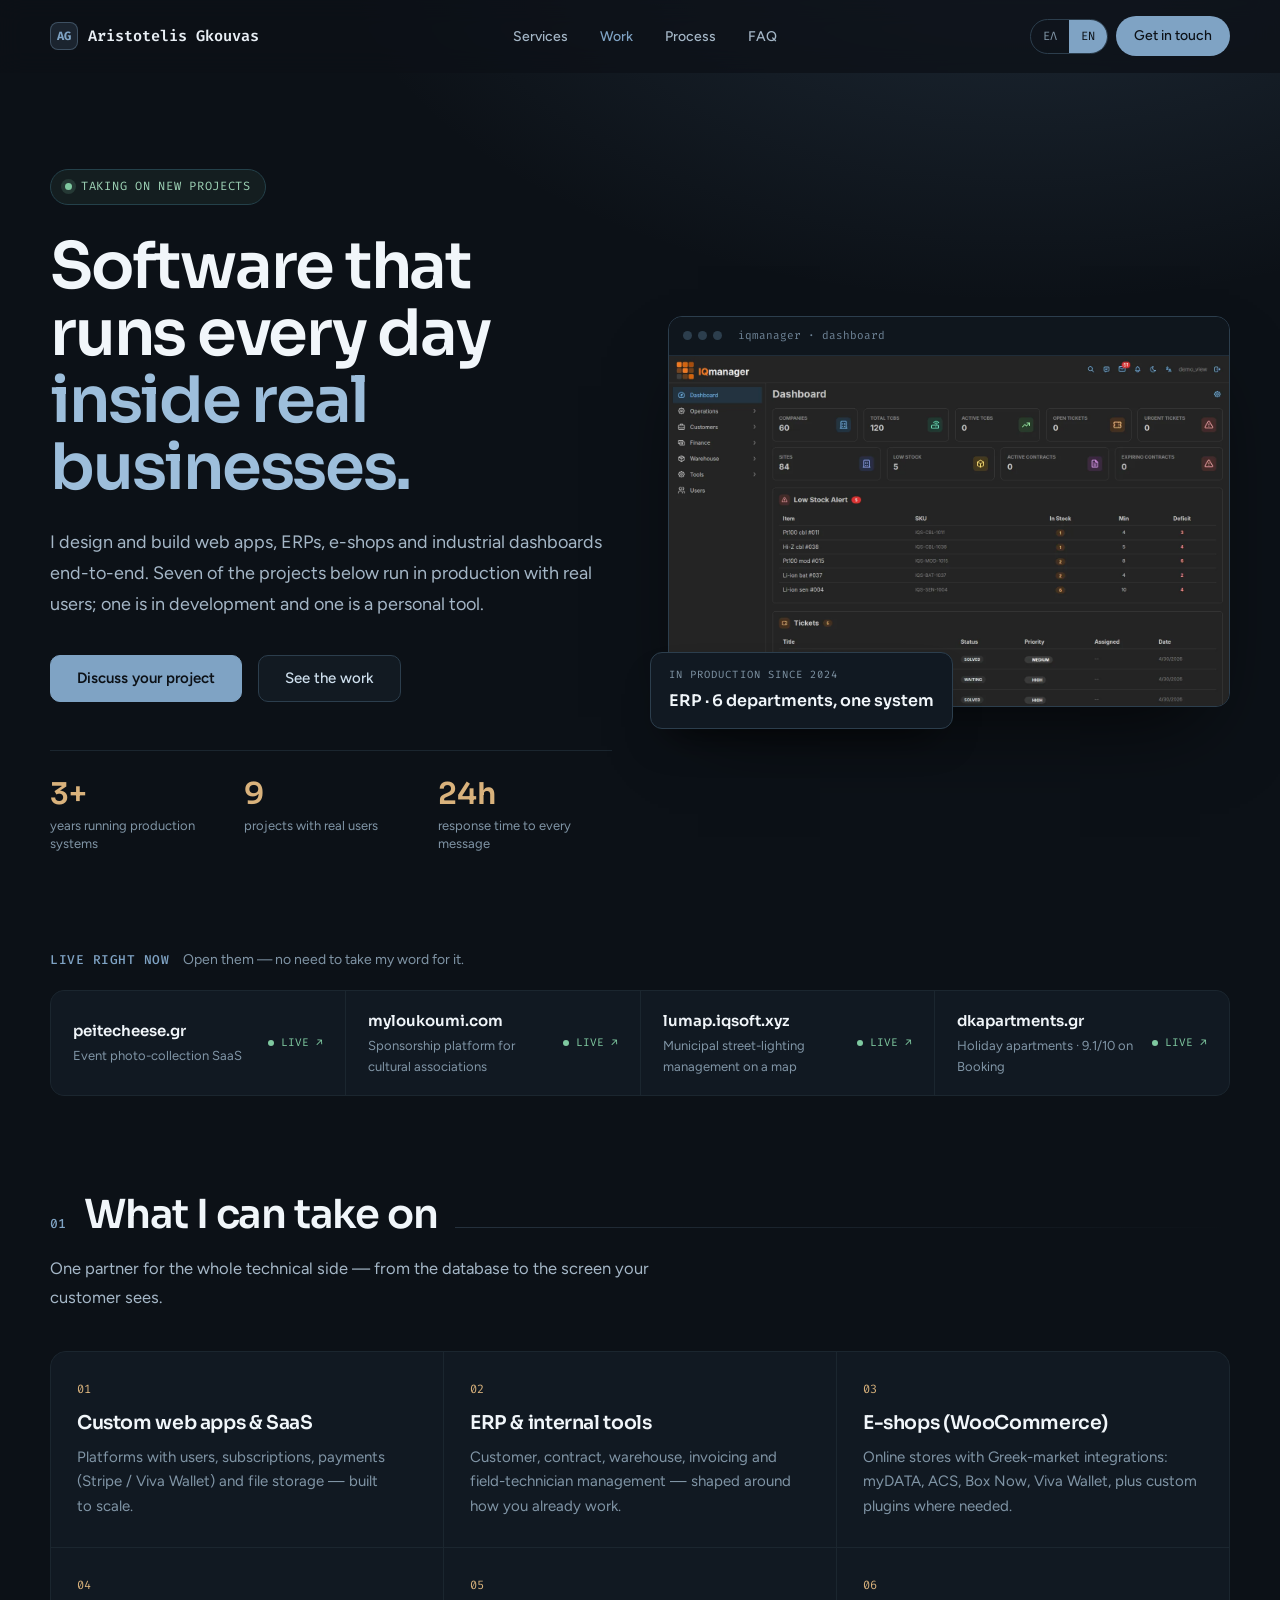
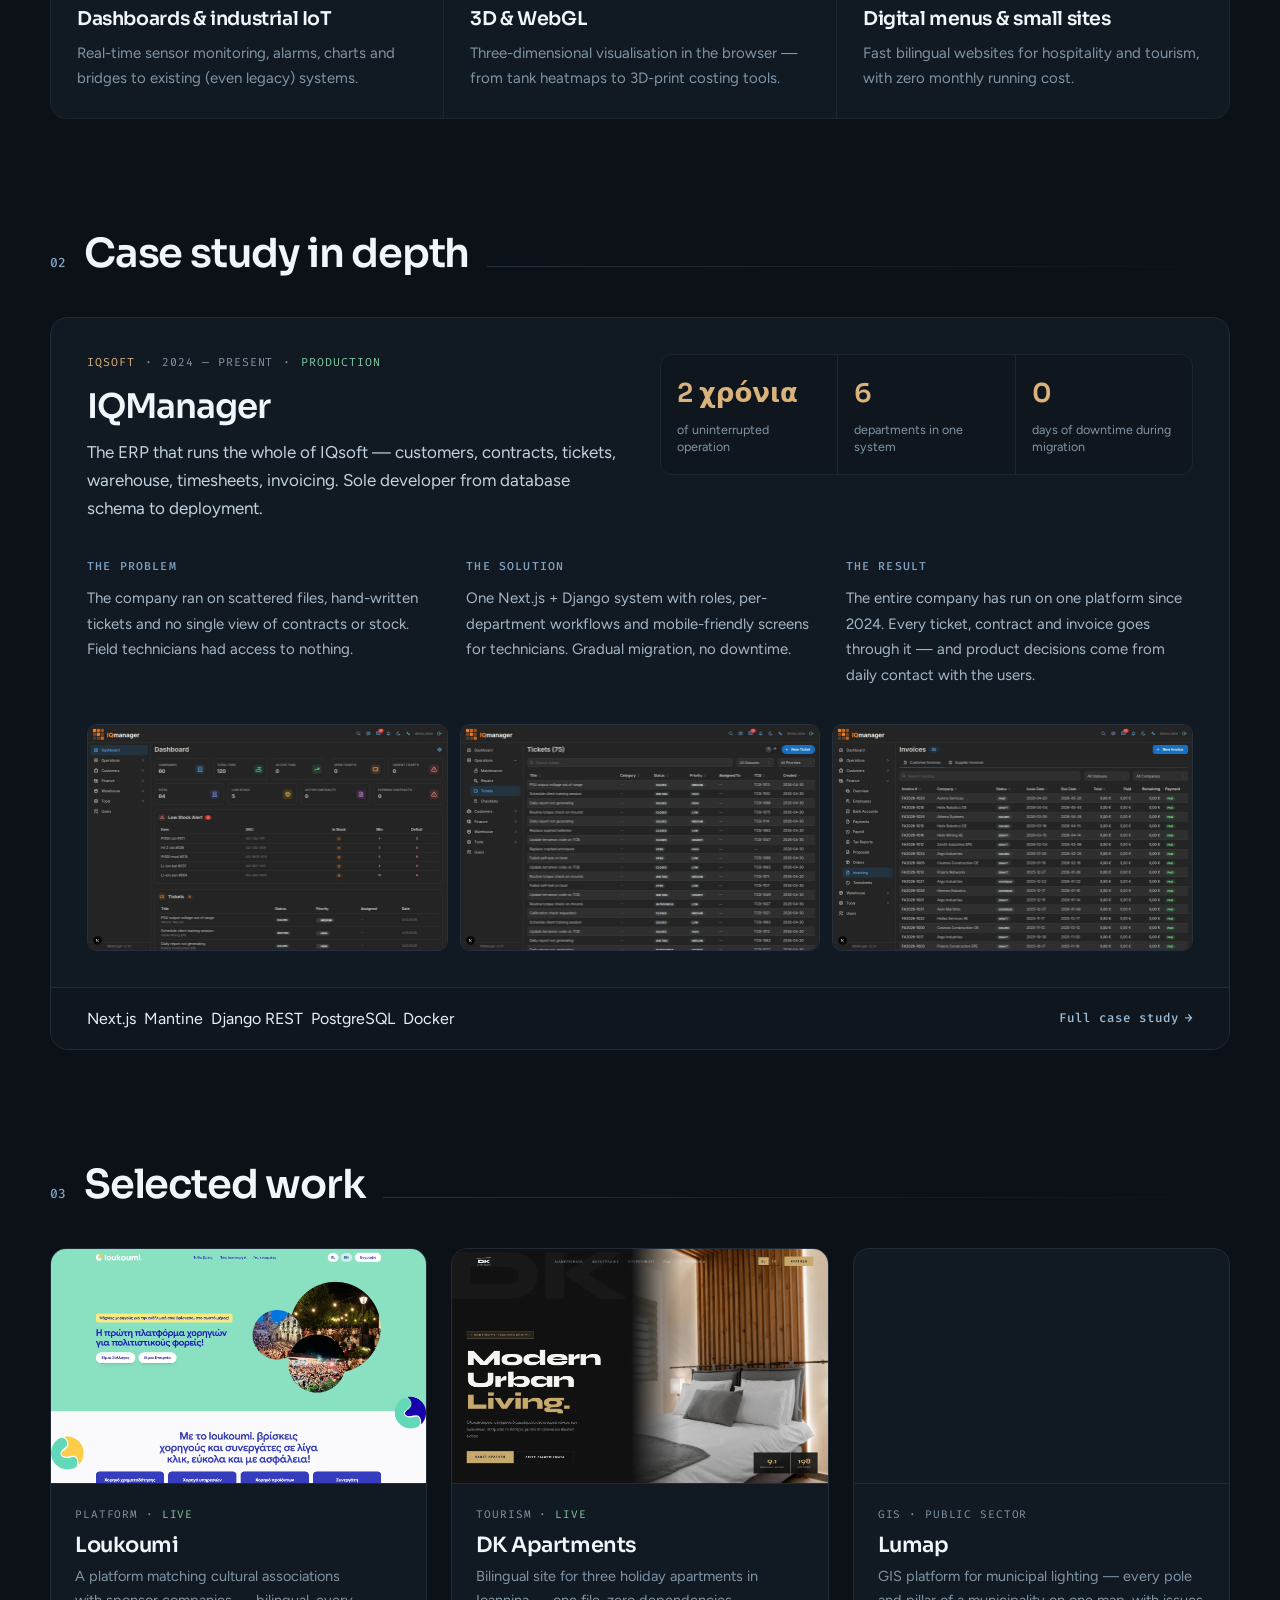
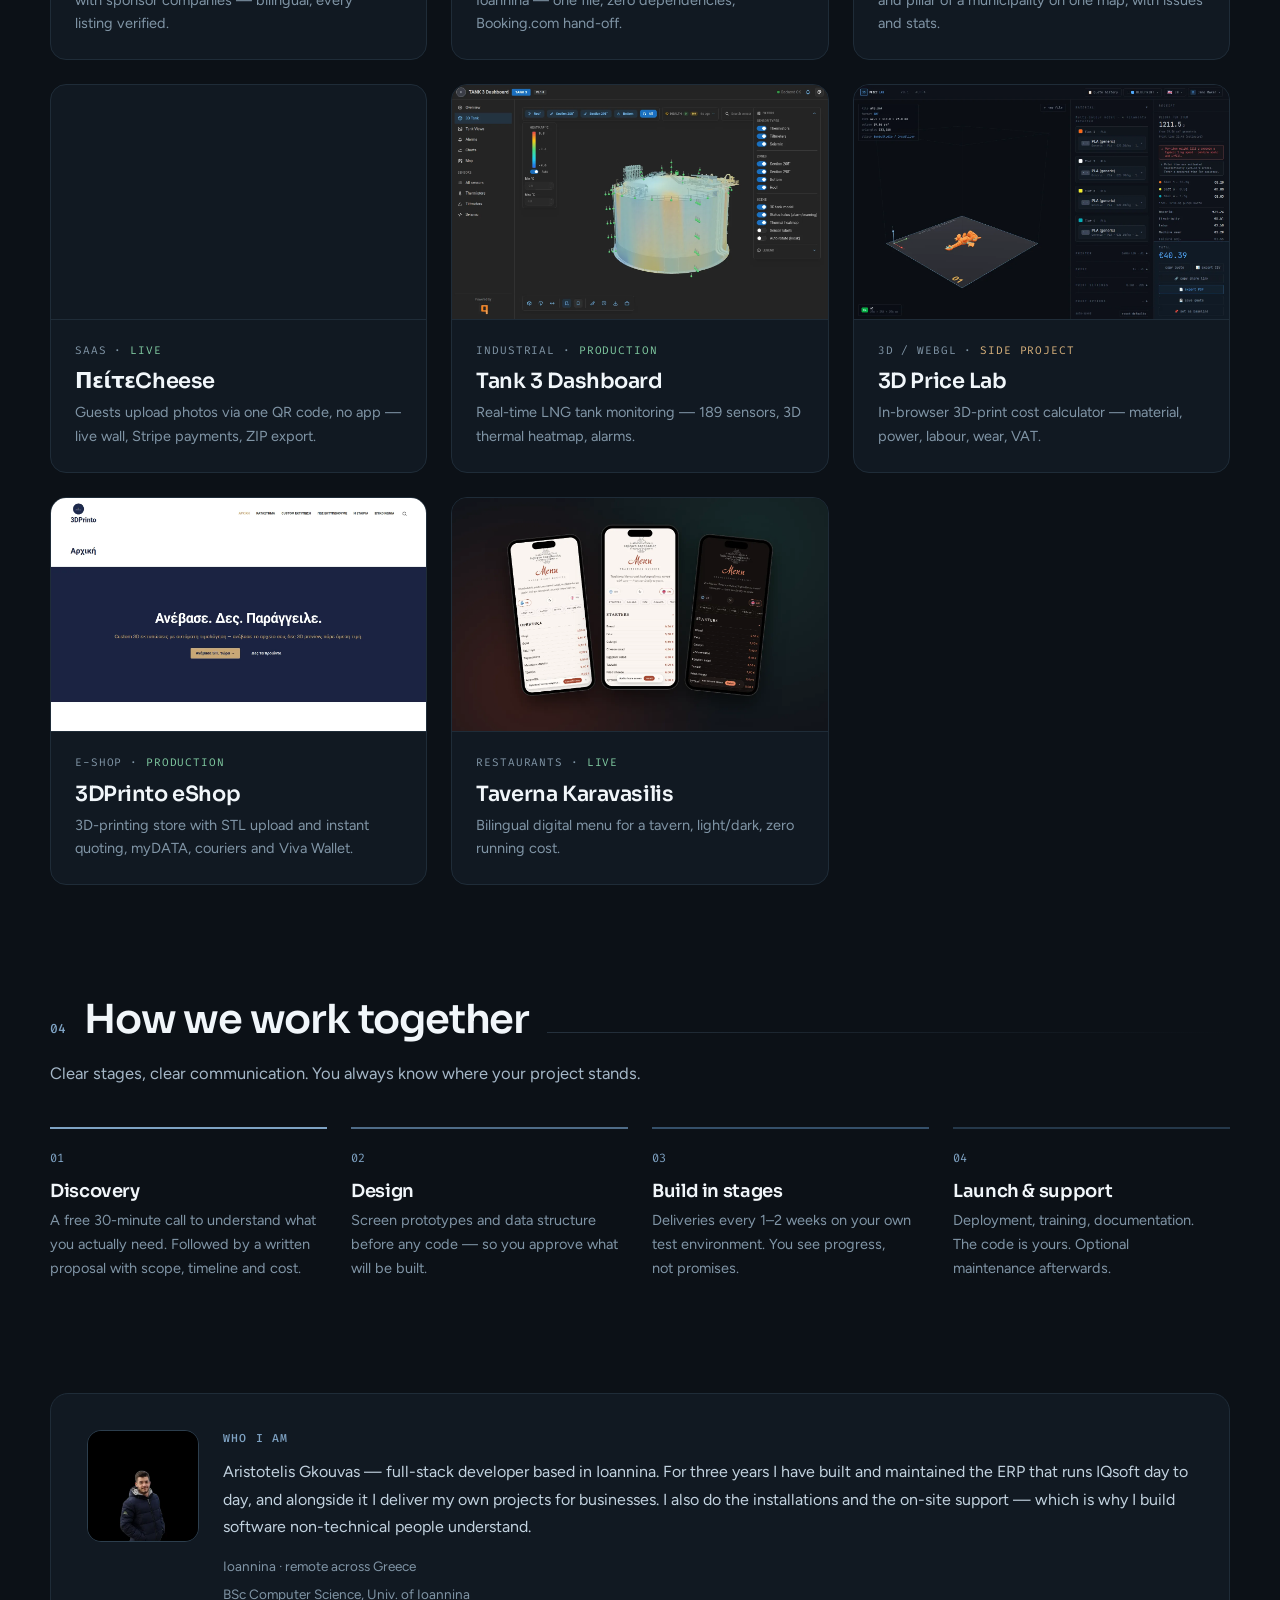
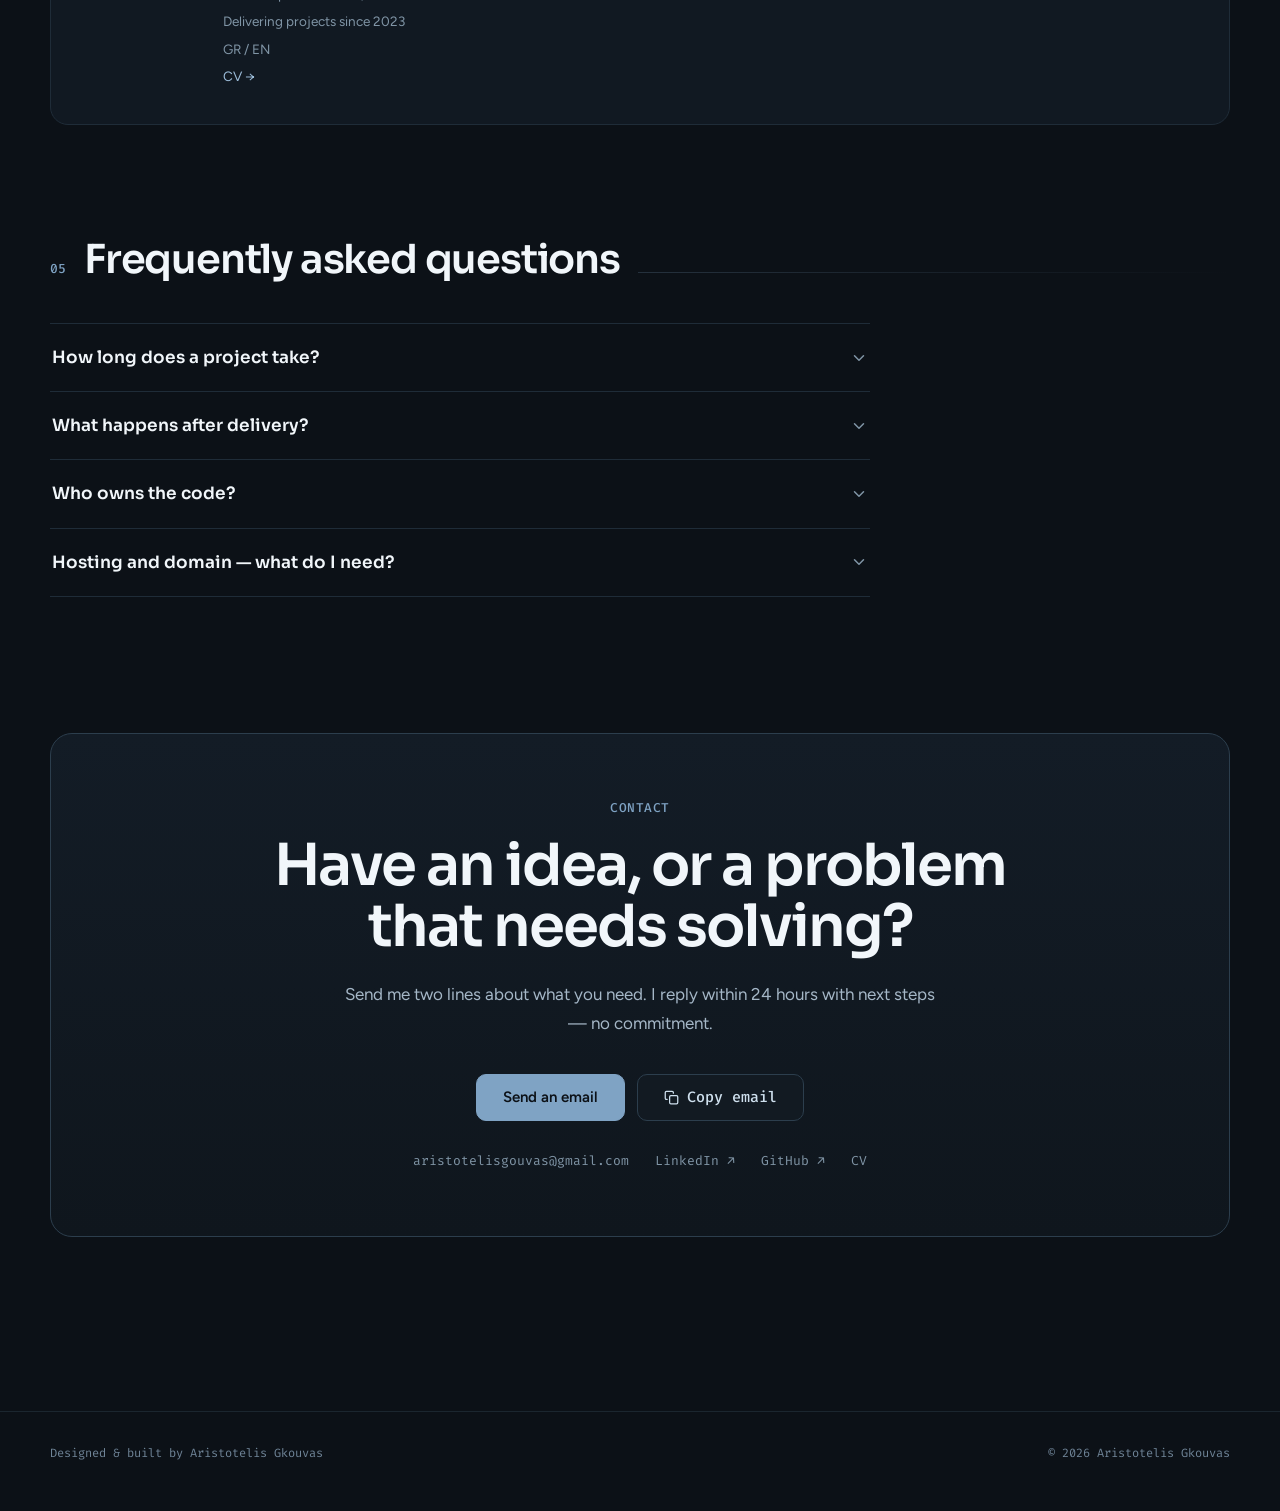
==== commit ec7322f2: "Point the site at clients rather than at employers The homepage was selling services while carrying " ====
--- a/index.html
+++ b/index.html
@@ -87,7 +87,6 @@
             <li><a href="#work" data-i18n="navWork">Έργα</a></li>
             <li><a href="#process" data-i18n="navProcess">Διαδικασία</a></li>
             <li><a href="#faq">FAQ</a></li>
-            <li><a href="./cv/">CV</a></li>
           </ul>
         </nav>
 
@@ -160,7 +159,7 @@
           </div>
           <div class="hero-float">
             <small data-i18n="heroBadgeLabel">Σε παραγωγή από το 2024</small>
-            <strong data-i18n="heroBadgeValue">ERP · 70.000 γραμμές κώδικα</strong>
+            <strong data-i18n="heroBadgeValue">ERP · 6 τμήματα σε ένα σύστημα</strong>
           </div>
         </div>
       </section>
@@ -180,8 +179,12 @@
             <span><b>myloukoumi.com</b><small data-i18n="live2">Πλατφόρμα χορηγιών για πολιτιστικούς φορείς</small></span>
             <span class="live-pill"><i aria-hidden="true"></i>LIVE ↗</span>
           </a>
+          <a class="live-item" href="https://lumap.iqsoft.xyz/" target="_blank" rel="noopener">
+            <span><b>lumap.iqsoft.xyz</b><small data-i18n="live4">Διαχείριση δημοτικού οδοφωτισμού σε χάρτη</small></span>
+            <span class="live-pill"><i aria-hidden="true"></i>LIVE ↗</span>
+          </a>
           <a class="live-item" href="https://dkapartments.gr/" target="_blank" rel="noopener">
-            <span><b>dkapartments.gr</b><small data-i18n="live3">Ιστοσελίδα ενοικιαζόμενων διαμερισμάτων</small></span>
+            <span><b>dkapartments.gr</b><small data-i18n="live3">Ενοικιαζόμενα διαμερίσματα · 9.1/10 στη Booking</small></span>
             <span class="live-pill"><i aria-hidden="true"></i>LIVE ↗</span>
           </a>
         </div>
@@ -246,9 +249,9 @@
               <p class="case-lead" data-i18n="caseLead">Το ERP που λειτουργεί ολόκληρη την εταιρεία IQsoft — πελάτες, συμβόλαια, tickets, αποθήκη, ωρομέτρηση, τιμολόγηση. Μοναδικός developer από το σχήμα της βάσης μέχρι το deploy.</p>
             </div>
             <div class="cell-grid case-metrics">
-              <div><b>70k</b><small data-i18n="caseM1">γραμμές κώδικα</small></div>
-              <div><b>15+</b><small data-i18n="caseM2">ενότητες (Django apps)</small></div>
-              <div><b>1</b><small data-i18n="caseM3">βάση δεδομένων για όλα</small></div>
+              <div><b>2 χρόνια</b><small data-i18n="caseM1">αδιάλειπτης λειτουργίας</small></div>
+              <div><b>6</b><small data-i18n="caseM2">τμήματα σε ένα σύστημα</small></div>
+              <div><b>0</b><small data-i18n="caseM3">ημέρες διακοπής στη μετάβαση</small></div>
             </div>
           </div>
           <div class="case-cols">
@@ -397,33 +400,15 @@
             <img class="about-avatar" src="./assets/profile-pic2.webp" width="400" height="400" alt="Aristotelis Gkouvas" loading="lazy" decoding="async" />
             <div>
               <span class="eyebrow" data-i18n="aboutLabel">Ποιος είμαι</span>
-              <p data-i18n="aboutBody">Αριστοτέλης Γκούβας — full-stack developer στην IQsoft και φοιτητής Πληροφορικής στο Πανεπιστήμιο Ιωαννίνων. Πέρα από τον κώδικα, κάνω εγκαταστάσεις και τεχνική υποστήριξη στο πεδίο — γι’ αυτό φτιάχνω λογισμικό που καταλαβαίνουν άνθρωποι χωρίς τεχνικές γνώσεις.</p>
+              <p data-i18n="aboutBody">Αριστοτέλης Γκούβας — full-stack developer με έδρα τα Ιωάννινα. Τρία χρόνια χτίζω και συντηρώ το ERP που τρέχει καθημερινά ολόκληρη την IQsoft, και παράλληλα παραδίδω δικά μου έργα σε επιχειρήσεις. Κάνω και τις εγκαταστάσεις και την τεχνική υποστήριξη στο πεδίο — γι’ αυτό φτιάχνω λογισμικό που καταλαβαίνουν άνθρωποι χωρίς τεχνικές γνώσεις.</p>
               <div class="about-facts">
                 <span data-i18n="aboutLoc">Ιωάννινα · remote σε όλη την Ελλάδα</span>
                 <span data-i18n="aboutEdu">BSc Πληροφορικής, Παν. Ιωαννίνων</span>
+                <span data-i18n="aboutSince">Παραδίδω έργα από το 2023</span>
                 <span>GR / EN</span>
                 <a href="./cv/" data-i18n="aboutCv">Βιογραφικό →</a>
               </div>
             </div>
-          </div>
-          <!-- Third-party image. If the service is down, drop the whole block
-               rather than leave a broken graph on the page. -->
-          <div class="gh-wrap">
-            <div class="gh-head">
-              <span data-i18n="githubLabel">Δραστηριότητα GitHub (τελευταίος χρόνος)</span>
-              <a href="https://github.com/AristotelisGkouvas" target="_blank" rel="noopener">github.com/AristotelisGkouvas ↗</a>
-            </div>
-            <a class="gh-box" href="https://github.com/AristotelisGkouvas" target="_blank" rel="noopener" aria-label="Open my GitHub profile">
-              <img
-                src="https://ghchart.rshah.org/7FA3C4/AristotelisGkouvas"
-                width="663"
-                height="104"
-                alt="GitHub contributions for AristotelisGkouvas"
-                loading="lazy"
-                decoding="async"
-                onerror="this.closest('.gh-wrap').remove()"
-              />
-            </a>
           </div>
         </div>
       </section>
--- a/style.css
+++ b/style.css
@@ -890,21 +890,52 @@
   .brand span:last-child { display: none; }
 }
 
-/* -- Greek summary on case studies -------------------------- */
+/* -- Greek summary on case studies ------------------------ */
+/* The body of each case study is an engineering write-up in English. This
+   block is what the person who would actually pay reads, so it gets the
+   prominence: what was wrong, what was built, what changed. */
 
 .summary-el {
   margin-top: 2rem;
-  padding: 1.25rem 1.5rem;
+  padding: 1.5rem 1.75rem;
   border: 1px solid var(--border);
+  border-left: 3px solid var(--accent);
   border-radius: var(--radius);
   background: var(--surface);
-  max-width: var(--container-prose);
-}
-
-.summary-el p:last-child { margin-bottom: 0; }
-.summary-el p + p { margin-top: 0.6rem; }
-
-.summary-el .fact-label { margin-bottom: 0.5rem; }
+  max-width: 760px;
+}
+
+.summary-el .fact-label { margin-bottom: 1rem; }
+
+.summary-parts {
+  display: grid;
+  grid-template-columns: auto 1fr;
+  gap: 0.75rem 1.5rem;
+}
+
+.summary-parts dt {
+  font-family: var(--font-mono);
+  font-size: 0.78rem;
+  letter-spacing: 0.04em;
+  text-transform: uppercase;
+  color: var(--accent);
+  white-space: nowrap;
+  padding-top: 0.2rem;
+}
+
+.summary-parts dd {
+  color: var(--text-2);
+  font-size: 0.97rem;
+  line-height: 1.65;
+  text-wrap: pretty;
+}
+
+@media (max-width: 620px) {
+  .summary-el { padding: 1.25rem; }
+  .summary-parts { grid-template-columns: 1fr; gap: 0.25rem; }
+  .summary-parts dd { margin-bottom: 0.9rem; }
+  .summary-parts dd:last-child { margin-bottom: 0; }
+}
 
 /* -- Confidentiality / demo-data note ----------------------- */
 
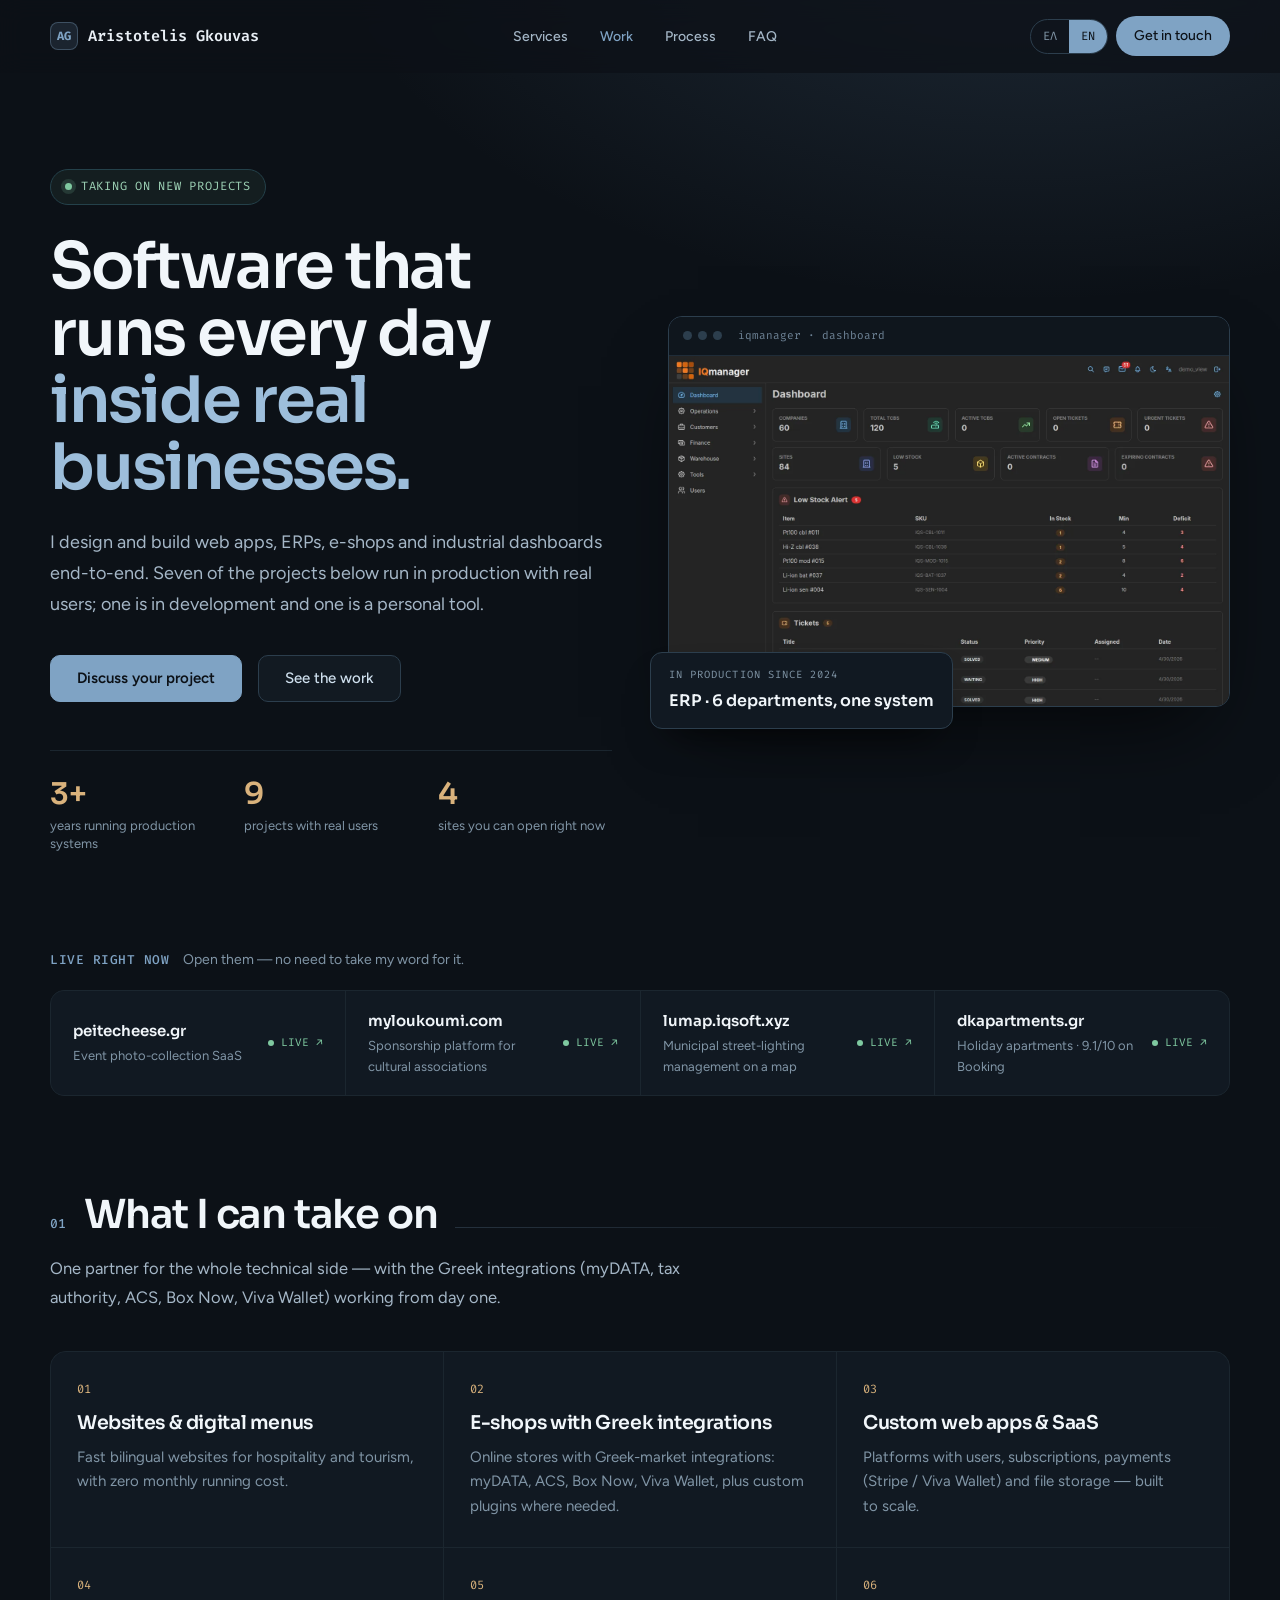
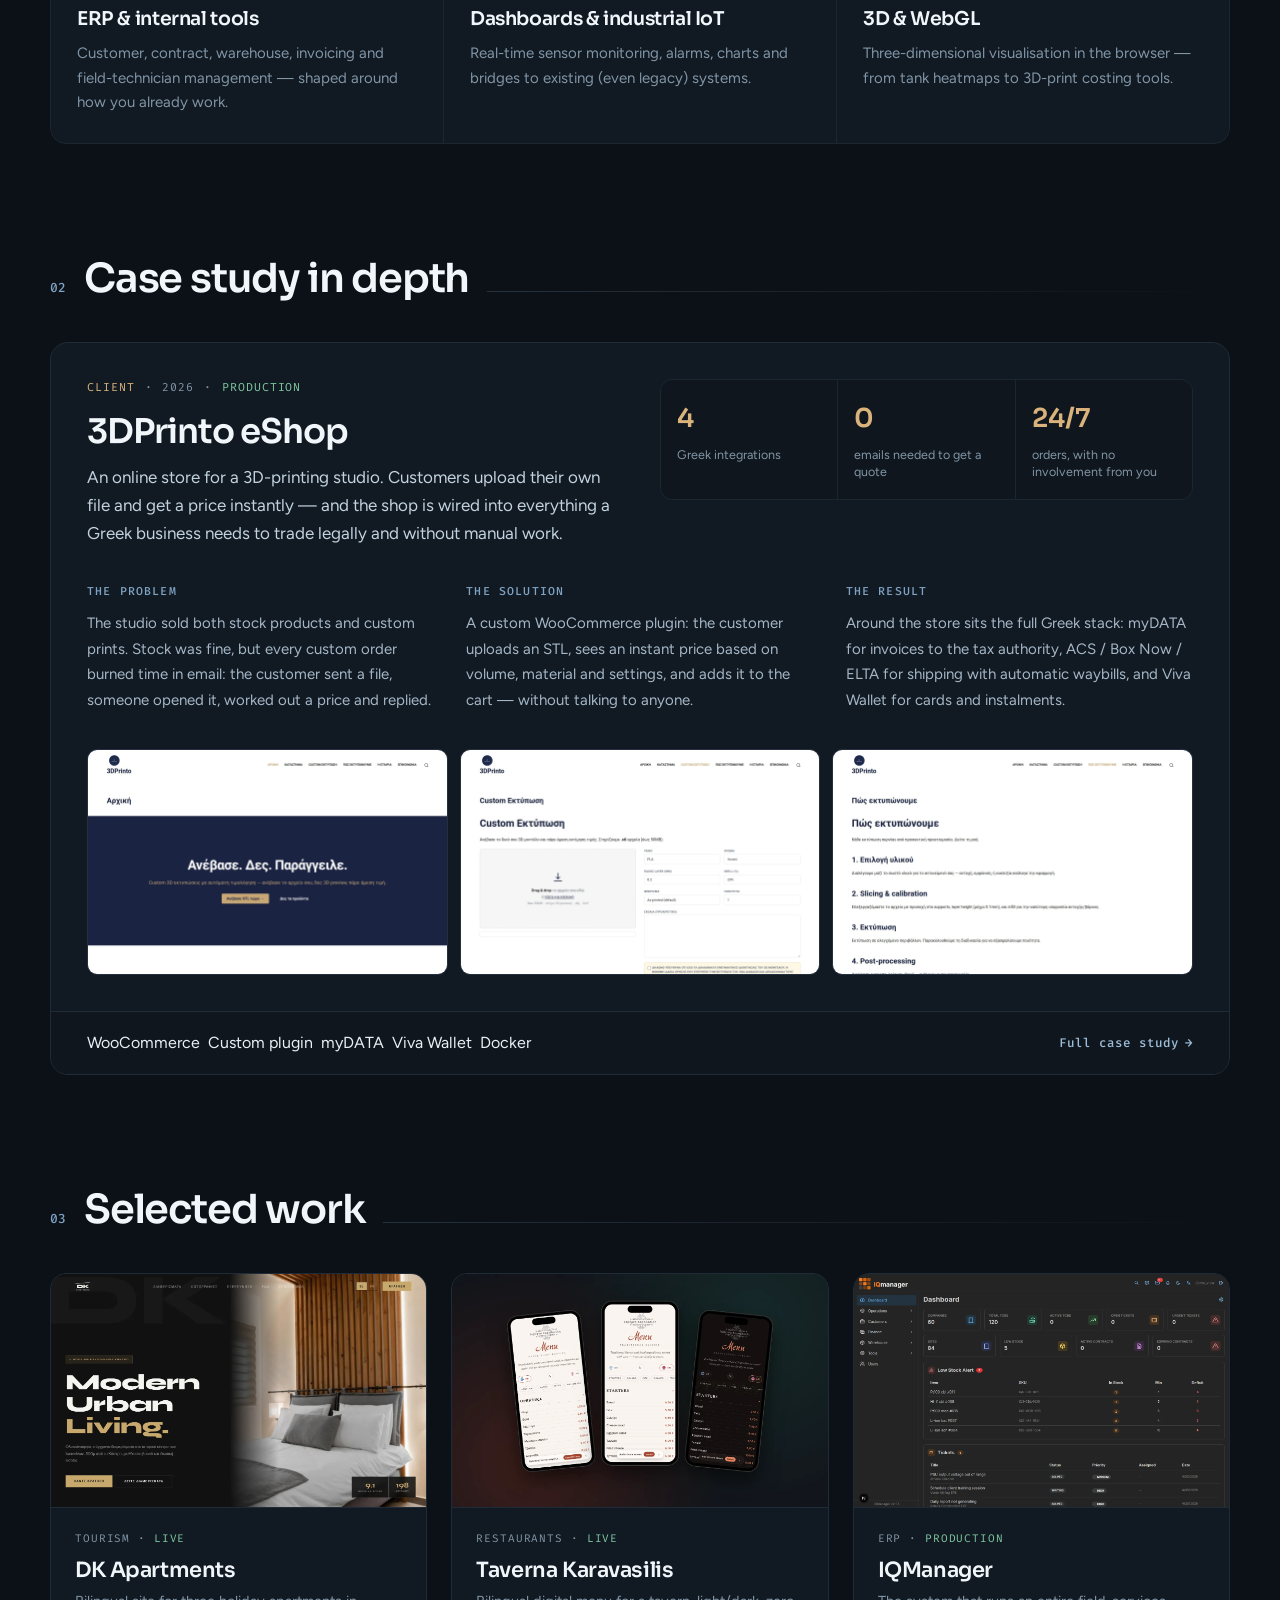
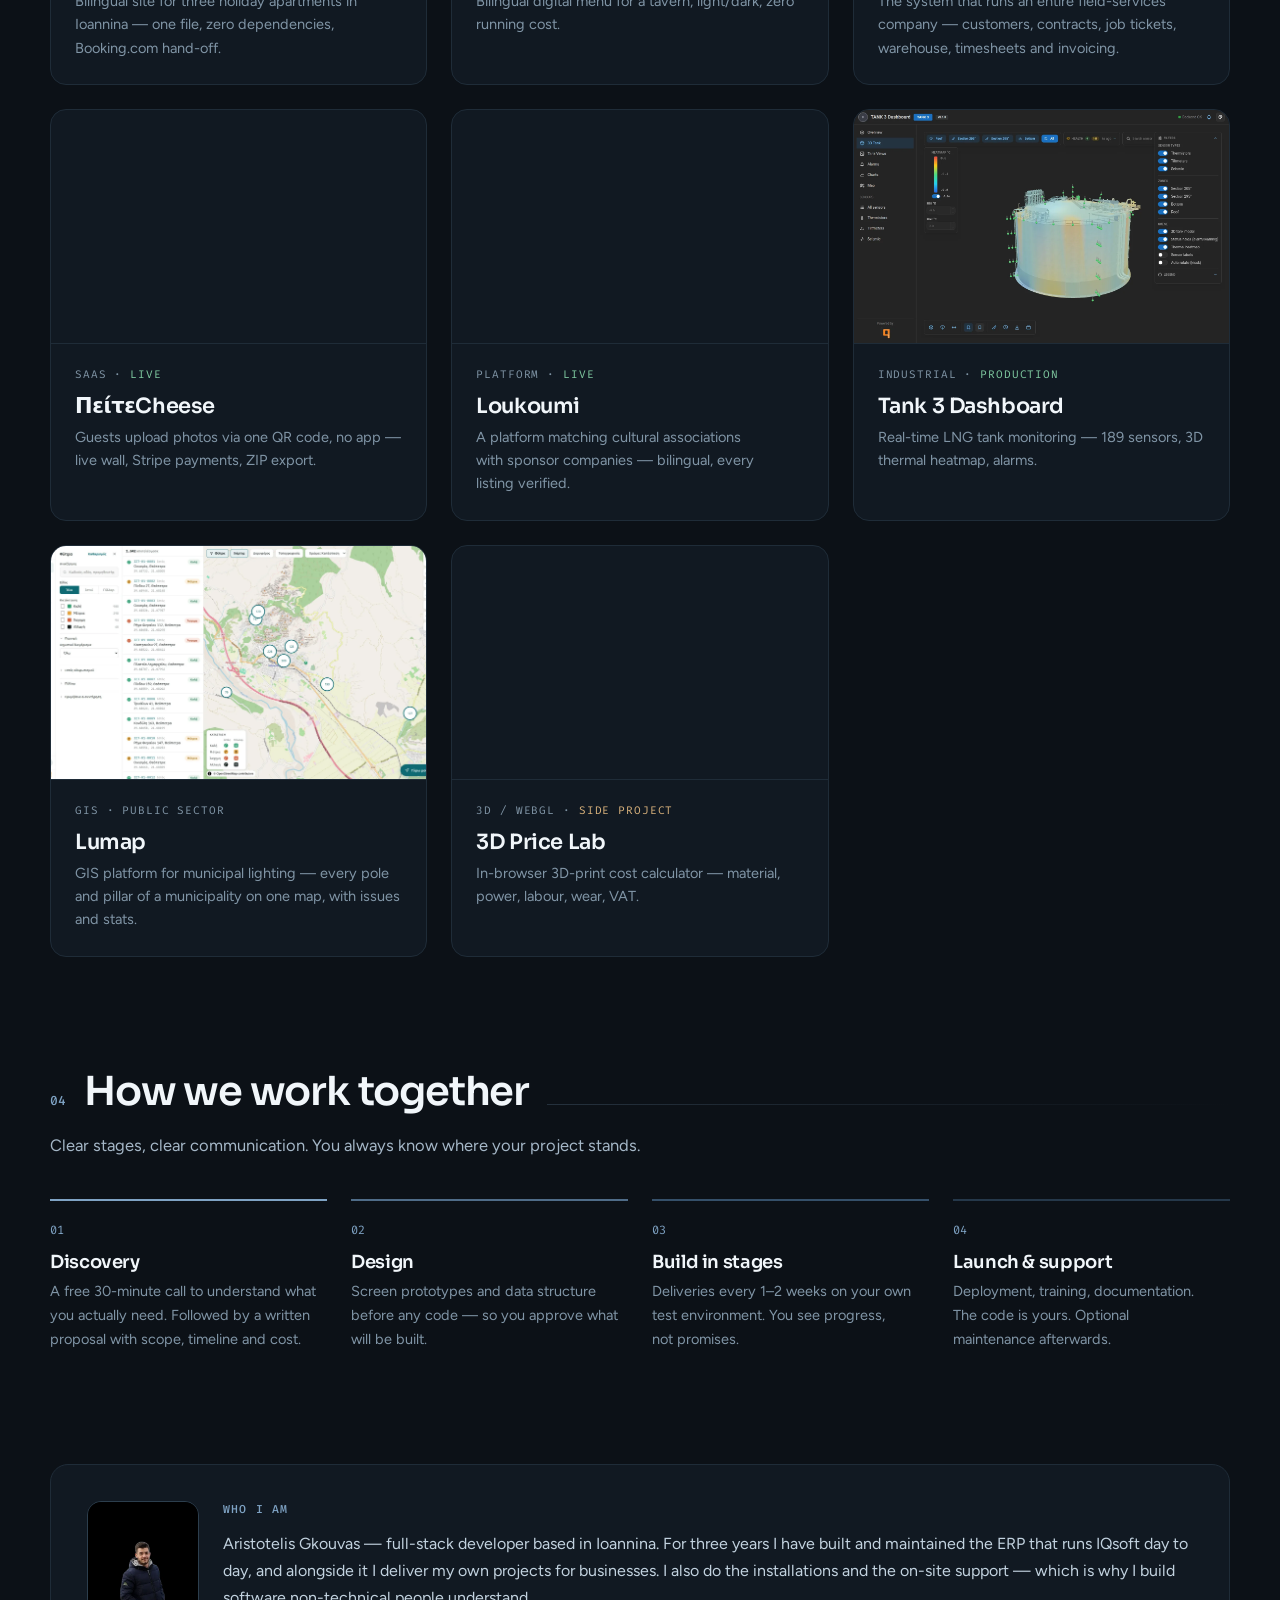
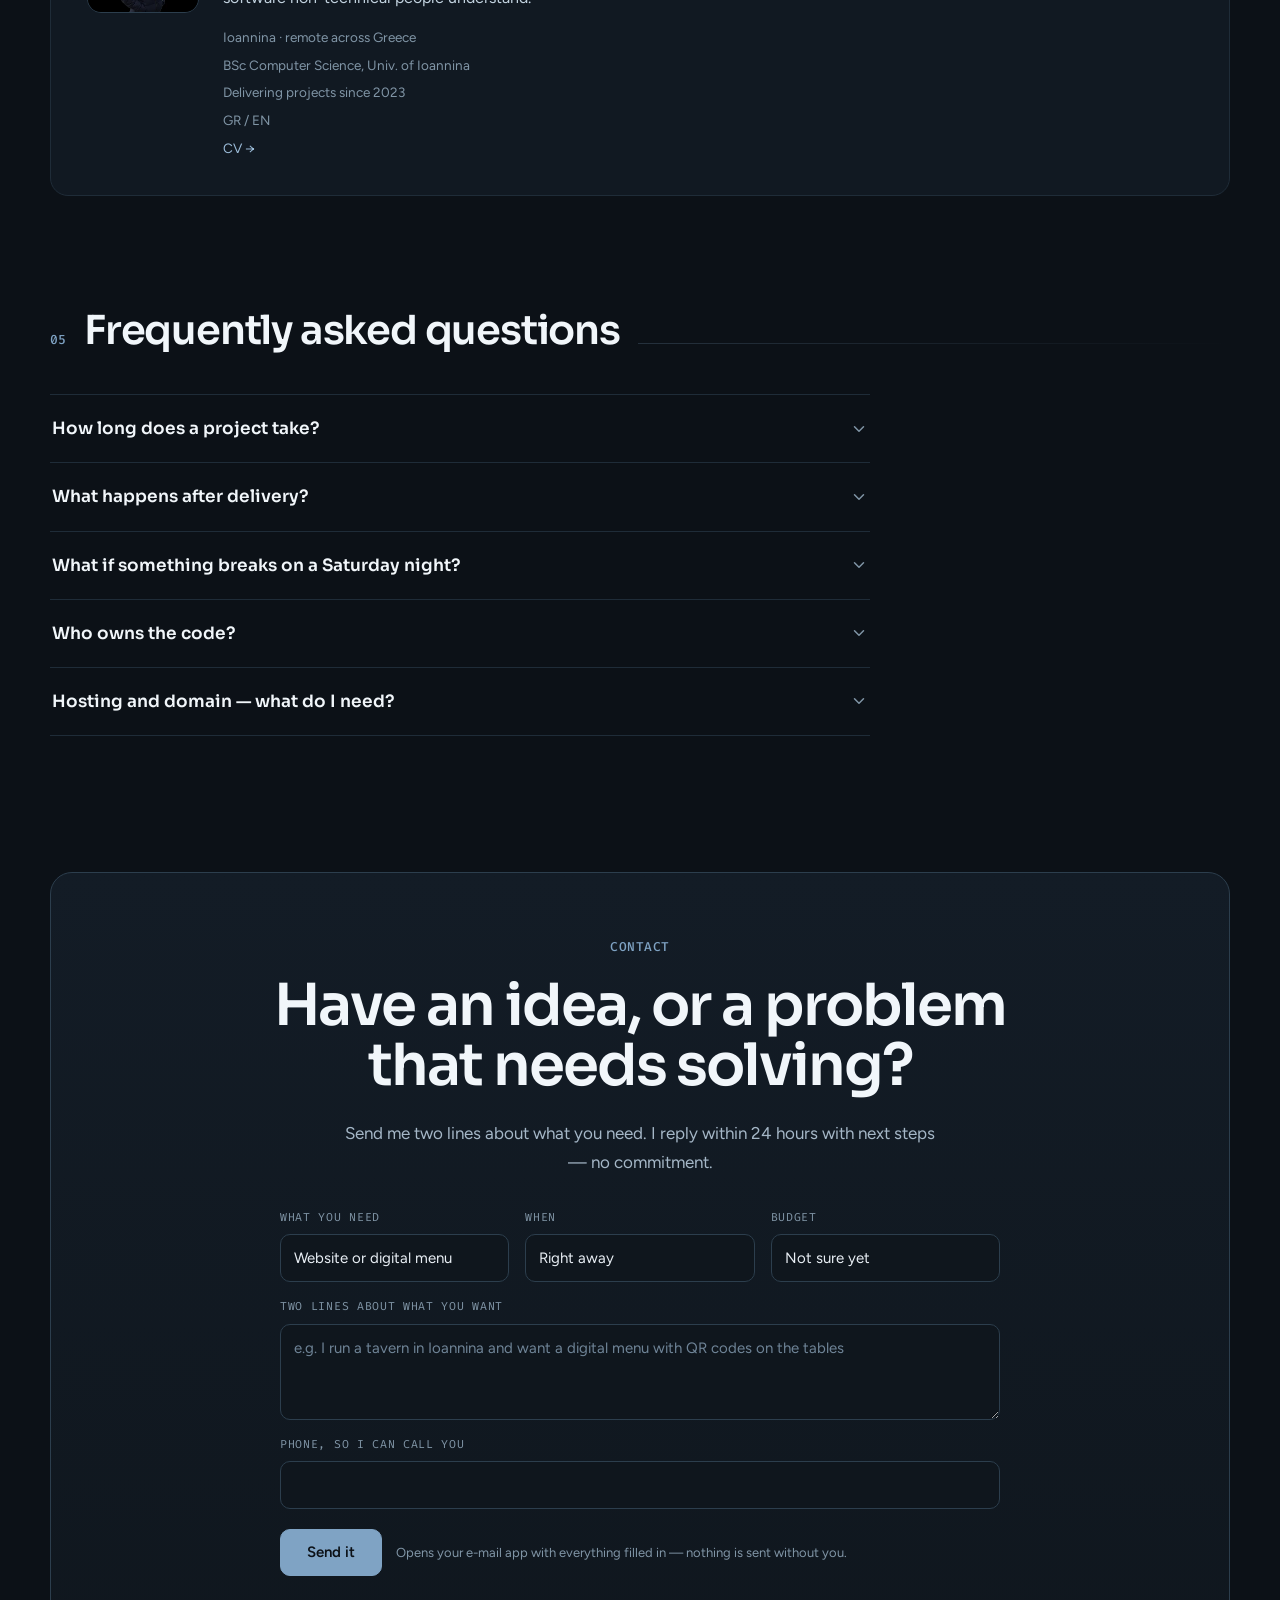
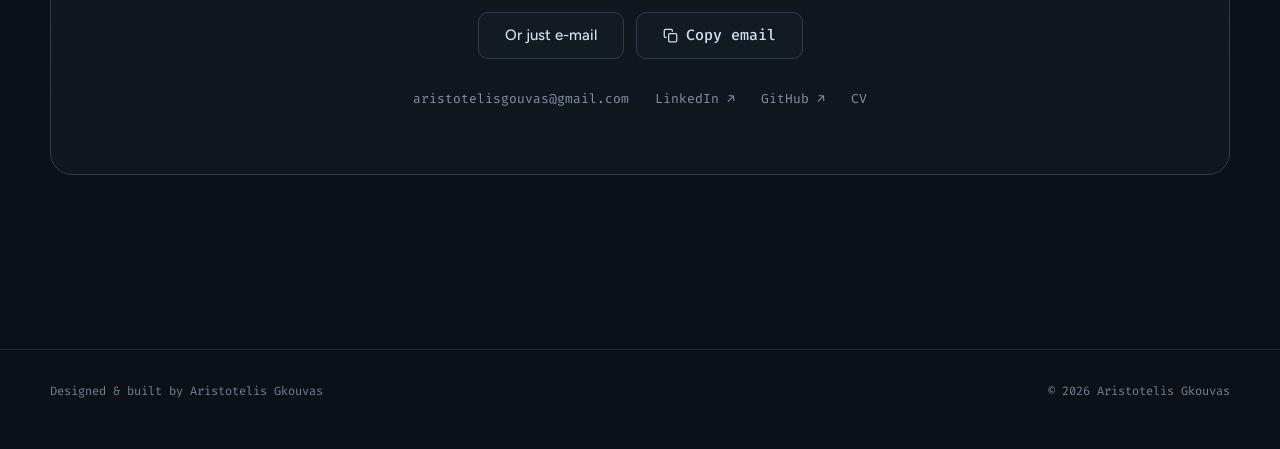
==== commit fa0cef0c: "Reorder for buyers, swap the featured case, add a brief form Follow-through on making this a client " ====
--- a/index.html
+++ b/index.html
@@ -146,8 +146,8 @@
               <dd class="hero-stat-label" data-i18n="stat2">έργα σε πραγματικούς χρήστες</dd>
             </div>
             <div>
-              <dt class="hero-stat-num">24h</dt>
-              <dd class="hero-stat-label" data-i18n="stat3">χρόνος απάντησης σε κάθε μήνυμα</dd>
+              <dt class="hero-stat-num">4</dt>
+              <dd class="hero-stat-label" data-i18n="stat3">sites που μπορείτε να ανοίξετε τώρα</dd>
             </div>
           </dl>
         </div>
@@ -197,37 +197,37 @@
           <h2 class="h-section" data-i18n="servicesTitle">Τι μπορώ να αναλάβω</h2>
           <span class="section-divider" aria-hidden="true"></span>
         </div>
-        <p class="section-sub reveal" data-i18n="servicesSub">Ένας συνεργάτης για όλο το τεχνικό μέρος — από τη βάση δεδομένων μέχρι την οθόνη που βλέπει ο πελάτης σας.</p>
+        <p class="section-sub reveal" data-i18n="servicesSub">Ένας συνεργάτης για όλο το τεχνικό μέρος — με τις ελληνικές ενσωματώσεις (myDATA, ΑΑΔΕ, ACS, Box Now, Viva Wallet) να δουλεύουν από την πρώτη μέρα.</p>
         <div class="cell-grid services-grid reveal">
           <article class="svc">
             <div class="num">01</div>
+            <h3 data-i18n="svc6t">Ιστοσελίδες &amp; ψηφιακοί κατάλογοι</h3>
+            <p data-i18n="svc6d">Γρήγορες, δίγλωσσες ιστοσελίδες για εστίαση και τουρισμό, με μηδενικό μηνιαίο κόστος λειτουργίας.</p>
+          </article>
+          <article class="svc">
+            <div class="num">02</div>
+            <h3 data-i18n="svc3t">E-shop με ελληνικές ενσωματώσεις</h3>
+            <p data-i18n="svc3d">Ηλεκτρονικά καταστήματα με ελληνικές ενσωματώσεις: myDATA, ACS, Box Now, Viva Wallet, και custom plugins όπου χρειάζεται.</p>
+          </article>
+          <article class="svc">
+            <div class="num">03</div>
             <h3 data-i18n="svc1t">Custom web εφαρμογές &amp; SaaS</h3>
             <p data-i18n="svc1d">Πλατφόρμες με χρήστες, συνδρομές, πληρωμές (Stripe / Viva Wallet) και αποθήκευση αρχείων — έτοιμες να κλιμακωθούν.</p>
           </article>
           <article class="svc">
-            <div class="num">02</div>
+            <div class="num">04</div>
             <h3 data-i18n="svc2t">ERP &amp; εσωτερικά εργαλεία</h3>
             <p data-i18n="svc2d">Συστήματα διαχείρισης πελατών, συμβολαίων, αποθήκης, τιμολόγησης και τεχνικών — προσαρμοσμένα στον τρόπο που ήδη δουλεύετε.</p>
           </article>
           <article class="svc">
-            <div class="num">03</div>
-            <h3 data-i18n="svc3t">E-shop (WooCommerce)</h3>
-            <p data-i18n="svc3d">Ηλεκτρονικά καταστήματα με ελληνικές ενσωματώσεις: myDATA, ACS, Box Now, Viva Wallet, και custom plugins όπου χρειάζεται.</p>
-          </article>
-          <article class="svc">
-            <div class="num">04</div>
+            <div class="num">05</div>
             <h3 data-i18n="svc4t">Dashboards &amp; βιομηχανικό IoT</h3>
             <p data-i18n="svc4d">Παρακολούθηση αισθητήρων σε πραγματικό χρόνο, alarms, γραφήματα και σύνδεση με υπάρχοντα (ακόμα και παλιά) συστήματα.</p>
           </article>
           <article class="svc">
-            <div class="num">05</div>
+            <div class="num">06</div>
             <h3 data-i18n="svc5t">3D &amp; WebGL</h3>
             <p data-i18n="svc5d">Τρισδιάστατες απεικονίσεις στον browser — από heatmaps δεξαμενών μέχρι εργαλεία κοστολόγησης 3D εκτύπωσης.</p>
-          </article>
-          <article class="svc">
-            <div class="num">06</div>
-            <h3 data-i18n="svc6t">Digital menus &amp; μικρά sites</h3>
-            <p data-i18n="svc6d">Γρήγορες, δίγλωσσες ιστοσελίδες για εστίαση και τουρισμό, με μηδενικό μηνιαίο κόστος λειτουργίας.</p>
           </article>
         </div>
       </section>
@@ -243,45 +243,45 @@
           <div class="case-top">
             <div>
               <div class="case-meta">
-                <span class="org">IQsoft</span><span>·</span><span>2024 — <span data-i18n="present">σήμερα</span></span><span>·</span><span class="ok" data-i18n="production">Παραγωγή</span>
+                <span class="org" data-i18n="caseClient">Πελάτης</span><span>·</span><span>2026</span><span>·</span><span class="ok" data-i18n="production">Παραγωγή</span>
               </div>
-              <h3>IQManager</h3>
-              <p class="case-lead" data-i18n="caseLead">Το ERP που λειτουργεί ολόκληρη την εταιρεία IQsoft — πελάτες, συμβόλαια, tickets, αποθήκη, ωρομέτρηση, τιμολόγηση. Μοναδικός developer από το σχήμα της βάσης μέχρι το deploy.</p>
+              <h3>3DPrinto eShop</h3>
+              <p class="case-lead" data-i18n="caseLead">Ηλεκτρονικό κατάστημα για studio τρισδιάστατης εκτύπωσης. Ο πελάτης ανεβάζει μόνος του το αρχείο του και παίρνει τιμή αμέσως — και το κατάστημα είναι συνδεδεμένο με ό,τι χρειάζεται μια ελληνική επιχείρηση για να λειτουργήσει νόμιμα και αυτοματοποιημένα.</p>
             </div>
             <div class="cell-grid case-metrics">
-              <div><b>2 χρόνια</b><small data-i18n="caseM1">αδιάλειπτης λειτουργίας</small></div>
-              <div><b>6</b><small data-i18n="caseM2">τμήματα σε ένα σύστημα</small></div>
-              <div><b>0</b><small data-i18n="caseM3">ημέρες διακοπής στη μετάβαση</small></div>
+              <div><b>4</b><small data-i18n="caseM1">ελληνικές ενσωματώσεις</small></div>
+              <div><b>0</b><small data-i18n="caseM2">email για να πάρει τιμή ο πελάτης</small></div>
+              <div><b>24/7</b><small data-i18n="caseM3">παραγγελίες χωρίς εμπλοκή σας</small></div>
             </div>
           </div>
           <div class="case-cols">
             <div>
               <span class="eyebrow" data-i18n="caseProblemL">Το πρόβλημα</span>
-              <p data-i18n="caseProblem">Η εταιρεία δούλευε με διάσπαρτα αρχεία, χειρόγραφα tickets και χωρίς ενιαία εικόνα για συμβόλαια και αποθήκη. Οι τεχνικοί στο πεδίο δεν είχαν πρόσβαση σε τίποτα.</p>
+              <p data-i18n="caseProblem">Το studio πουλούσε και έτοιμα προϊόντα και custom εκτυπώσεις. Τα έτοιμα δούλευαν μια χαρά, αλλά για κάθε custom παραγγελία χανόταν χρόνος σε email: ο πελάτης έστελνε αρχείο, κάποιος το άνοιγε, υπολόγιζε και απαντούσε τιμή.</p>
             </div>
             <div>
               <span class="eyebrow" data-i18n="caseSolutionL">Η λύση</span>
-              <p data-i18n="caseSolution">Ένα ενιαίο σύστημα Next.js + Django με ρόλους, ροές εργασίας ανά τμήμα και mobile-friendly οθόνες για τους τεχνικούς. Σταδιακή μετάβαση, χωρίς διακοπή λειτουργίας.</p>
+              <p data-i18n="caseSolution">Custom plugin πάνω στο WooCommerce: ο πελάτης ανεβάζει STL, βλέπει άμεση τιμή με βάση όγκο, υλικό και ρυθμίσεις, και το προσθέτει στο καλάθι — χωρίς να χρειαστεί να μιλήσει σε κανέναν.</p>
             </div>
             <div>
               <span class="eyebrow" data-i18n="caseResultL">Το αποτέλεσμα</span>
-              <p data-i18n="caseResult">Όλη η εταιρεία τρέχει σε μία πλατφόρμα από το 2024. Κάθε ticket, συμβόλαιο και τιμολόγιο περνά από το σύστημα — και οι αποφάσεις προϊόντος βγαίνουν από την καθημερινή επαφή με τους χρήστες.</p>
+              <p data-i18n="caseResult">Γύρω από το κατάστημα μπήκε όλη η ελληνική στοίβα: myDATA για τα τιμολόγια στην ΑΑΔΕ, ACS / Box Now / ΕΛΤΑ για αποστολές με αυτόματα βαουτσερ, και Viva Wallet για κάρτες και δόσεις.</p>
             </div>
           </div>
           <div class="case-shots">
-            <img src="./assets/projects/iqmanager/01-dashboard.webp" width="1440" height="900" alt="IQManager dashboard" loading="lazy" decoding="async" />
-            <img src="./assets/projects/iqmanager/03-tickets.webp" width="1440" height="900" alt="IQManager tickets" loading="lazy" decoding="async" />
-            <img src="./assets/projects/iqmanager/07-invoicing.webp" width="1440" height="900" alt="IQManager invoicing" loading="lazy" decoding="async" />
+            <img src="./assets/projects/3dprinto/01-home.webp" width="1440" height="900" alt="3DPrinto storefront" loading="lazy" decoding="async" />
+            <img src="./assets/projects/3dprinto/02-custom-print.webp" width="1440" height="900" alt="Custom print upload and instant quote" loading="lazy" decoding="async" />
+            <img src="./assets/projects/3dprinto/03-process.webp" width="1440" height="900" alt="How the printing process works" loading="lazy" decoding="async" />
           </div>
           <div class="case-foot">
             <ul>
-              <li class="tag">Next.js</li>
-              <li class="tag">Mantine</li>
-              <li class="tag">Django REST</li>
-              <li class="tag">PostgreSQL</li>
+              <li class="tag">WooCommerce</li>
+              <li class="tag">Custom plugin</li>
+              <li class="tag">myDATA</li>
+              <li class="tag">Viva Wallet</li>
               <li class="tag">Docker</li>
             </ul>
-            <a class="btn-link" href="./projects/iqmanager/"><span data-i18n="readCase">Πλήρες case study</span> →</a>
+            <a class="btn-link" href="./projects/3dprinto-eshop/"><span data-i18n="readCase">Πλήρες case study</span> →</a>
           </div>
         </article>
       </section>
@@ -294,6 +294,38 @@
           <span class="section-divider" aria-hidden="true"></span>
         </div>
         <div class="wgrid">
+          <a href="./projects/dkapartments/" class="wcard reveal">
+            <img src="./assets/projects/dkapartments/cover.webp" width="1440" height="900" alt="DK Apartments landing page" loading="lazy" decoding="async" />
+            <div class="wcard-body">
+              <div class="wcard-meta"><span data-i18n="hospitality">Τουρισμός</span> · <span class="ok">Live</span></div>
+              <h3>DK Apartments</h3>
+              <p data-i18n="pDk">Δίγλωσσο site για τρία ενοικιαζόμενα διαμερίσματα στα Ιωάννινα — ένα αρχείο, μηδέν εξαρτήσεις, hand-off στη Booking.com.</p>
+            </div>
+          </a>
+          <a href="./projects/taverna-karavasilis/" class="wcard reveal">
+            <img src="./assets/projects/taverna/cover.webp" width="1440" height="900" alt="Taverna Karavasilis menu" loading="lazy" decoding="async" />
+            <div class="wcard-body">
+              <div class="wcard-meta"><span data-i18n="smallSite">Εστίαση</span> · <span class="ok">Live</span></div>
+              <h3>Taverna Karavasilis</h3>
+              <p data-i18n="pTaverna">Δίγλωσσος ψηφιακός κατάλογος για ταβέρνα, light/dark, με μηδενικό κόστος λειτουργίας.</p>
+            </div>
+          </a>
+          <a href="./projects/iqmanager/" class="wcard reveal">
+            <img src="./assets/projects/iqmanager/01-dashboard.webp" width="1440" height="900" alt="IQManager dashboard" loading="lazy" decoding="async" />
+            <div class="wcard-body">
+              <div class="wcard-meta">ERP · <span class="ok" data-i18n="production">Παραγωγή</span></div>
+              <h3>IQManager</h3>
+              <p data-i18n="pIq">Το σύστημα που τρέχει ολόκληρη μια εταιρεία τεχνικών υπηρεσιών — πελάτες, συμβόλαια, δελτία εργασίας, αποθήκη, ώρες και τιμολόγηση.</p>
+            </div>
+          </a>
+          <a href="./projects/peitecheese/" class="wcard reveal">
+            <img src="./assets/projects/peitecheese/card.webp" width="1600" height="1000" alt="ΠείτεCheese — «Πες Cheese!» landing page" loading="lazy" decoding="async" />
+            <div class="wcard-body">
+              <div class="wcard-meta">SaaS · <span class="ok">Live</span></div>
+              <h3 lang="el">ΠείτεCheese</h3>
+              <p data-i18n="pCheese">Οι καλεσμένοι ανεβάζουν φωτογραφίες με ένα QR, χωρίς εφαρμογή — live wall, πληρωμές Stripe, εξαγωγή ZIP.</p>
+            </div>
+          </a>
           <a href="./projects/loukoumi/" class="wcard reveal">
             <img src="./assets/projects/loukoumi/cover.webp" width="1440" height="900" alt="Loukoumi landing page" loading="lazy" decoding="async" />
             <div class="wcard-body">
@@ -302,12 +334,12 @@
               <p data-i18n="pLoukoumi">Πλατφόρμα που ταιριάζει πολιτιστικούς συλλόγους με εταιρείες-χορηγούς — δίγλωσση, με επαλήθευση κάθε καταχώρησης.</p>
             </div>
           </a>
-          <a href="./projects/dkapartments/" class="wcard reveal">
-            <img src="./assets/projects/dkapartments/cover.webp" width="1440" height="900" alt="DK Apartments landing page" loading="lazy" decoding="async" />
-            <div class="wcard-body">
-              <div class="wcard-meta"><span data-i18n="hospitality">Τουρισμός</span> · <span class="ok">Live</span></div>
-              <h3>DK Apartments</h3>
-              <p data-i18n="pDk">Δίγλωσσο site για τρία ενοικιαζόμενα διαμερίσματα στα Ιωάννινα — ένα αρχείο, μηδέν εξαρτήσεις, hand-off στη Booking.com.</p>
+          <a href="./projects/tank-3-dashboard/" class="wcard reveal">
+            <img src="./assets/projects/tank/02-3d-heatmap.webp" width="1440" height="900" alt="Tank 3 Dashboard thermal heatmap" loading="lazy" decoding="async" />
+            <div class="wcard-body">
+              <div class="wcard-meta"><span data-i18n="industrial">Βιομηχανικό</span> · <span class="ok" data-i18n="production">Παραγωγή</span></div>
+              <h3>Tank 3 Dashboard</h3>
+              <p data-i18n="pTank">Παρακολούθηση δεξαμενής LNG σε πραγματικό χρόνο — 189 αισθητήρες, 3D θερμικός χάρτης, alarms.</p>
             </div>
           </a>
           <a href="./projects/lumap/" class="wcard reveal">
@@ -318,44 +350,12 @@
               <p data-i18n="pLumap">Πλατφόρμα GIS για τον δημοτικό φωτισμό — κάθε στύλος και πίλαρ ενός δήμου σε έναν χάρτη, με βλάβες και στατιστικά.</p>
             </div>
           </a>
-          <a href="./projects/peitecheese/" class="wcard reveal">
-            <img src="./assets/projects/peitecheese/05-livewall.webp" width="1600" height="1000" alt="ΠείτεCheese live wall" loading="lazy" decoding="async" />
-            <div class="wcard-body">
-              <div class="wcard-meta">SaaS · <span class="ok">Live</span></div>
-              <h3 lang="el">ΠείτεCheese</h3>
-              <p data-i18n="pCheese">Οι καλεσμένοι ανεβάζουν φωτογραφίες με ένα QR, χωρίς εφαρμογή — live wall, πληρωμές Stripe, εξαγωγή ZIP.</p>
-            </div>
-          </a>
-          <a href="./projects/tank-3-dashboard/" class="wcard reveal">
-            <img src="./assets/projects/tank/02-3d-heatmap.webp" width="1440" height="900" alt="Tank 3 Dashboard thermal heatmap" loading="lazy" decoding="async" />
-            <div class="wcard-body">
-              <div class="wcard-meta"><span data-i18n="industrial">Βιομηχανικό</span> · <span class="ok" data-i18n="production">Παραγωγή</span></div>
-              <h3>Tank 3 Dashboard</h3>
-              <p data-i18n="pTank">Παρακολούθηση δεξαμενής LNG σε πραγματικό χρόνο — 189 αισθητήρες, 3D θερμικός χάρτης, alarms.</p>
-            </div>
-          </a>
           <a href="./projects/3d-price-lab/" class="wcard reveal">
             <img src="./assets/projects/3dpricelab/06-calculator-loaded.webp" width="1440" height="900" alt="3D Price Lab calculator" loading="lazy" decoding="async" />
             <div class="wcard-body">
               <div class="wcard-meta">3D / WebGL · <span class="gold" data-i18n="sideProject">Προσωπικό έργο</span></div>
               <h3>3D Price Lab</h3>
               <p data-i18n="pPriceLab">Υπολογιστής κόστους 3D εκτύπωσης στον browser — υλικό, ρεύμα, εργασία, φθορά, ΦΠΑ.</p>
-            </div>
-          </a>
-          <a href="./projects/3dprinto-eshop/" class="wcard reveal">
-            <img src="./assets/projects/3dprinto/01-home.webp" width="1440" height="900" alt="3DPrinto eShop" loading="lazy" decoding="async" />
-            <div class="wcard-body">
-              <div class="wcard-meta">E-shop · <span class="ok" data-i18n="production">Παραγωγή</span></div>
-              <h3>3DPrinto eShop</h3>
-              <p data-i18n="pPrinto">Κατάστημα 3D εκτύπωσης με ανέβασμα STL και άμεση κοστολόγηση, myDATA, courier και Viva Wallet.</p>
-            </div>
-          </a>
-          <a href="./projects/taverna-karavasilis/" class="wcard reveal">
-            <img src="./assets/projects/taverna/cover.webp" width="1440" height="900" alt="Taverna Karavasilis menu" loading="lazy" decoding="async" />
-            <div class="wcard-body">
-              <div class="wcard-meta"><span data-i18n="smallSite">Εστίαση</span> · <span class="ok">Live</span></div>
-              <h3>Taverna Karavasilis</h3>
-              <p data-i18n="pTaverna">Δίγλωσσος ψηφιακός κατάλογος για ταβέρνα, light/dark, με μηδενικό κόστος λειτουργίας.</p>
             </div>
           </a>
         </div>
@@ -429,6 +429,12 @@
             <summary><span data-i18n="faq2q">Τι γίνεται μετά την παράδοση;</span><svg class="faq-chev" viewBox="0 0 24 24" fill="none" stroke="currentColor" stroke-width="2" stroke-linecap="round" stroke-linejoin="round" aria-hidden="true"><path d="m6 9 6 6 6-6"/></svg></summary>
             <p data-i18n="faq2a">Οι πρώτες 30 ημέρες διορθώσεις καλύπτονται. Μετά, μπορείτε να επιλέξετε μηνιαία συντήρηση (ενημερώσεις, backups, μικρές αλλαγές) ή να με καλείτε μόνο όταν χρειάζεται. Τα έργα σε παραγωγή που βλέπετε παραπάνω συντηρούνται ακριβώς έτσι.</p>
           </details>
+          <!-- CHECK: this is a promise made in your name. Adjust it to what
+               you will actually honour before you rely on it. -->
+          <details class="faq-item">
+            <summary><span data-i18n="faq5q">Τι γίνεται αν χαλάσει κάτι Σάββατο βράδυ;</span><svg class="faq-chev" viewBox="0 0 24 24" fill="none" stroke="currentColor" stroke-width="2" stroke-linecap="round" stroke-linejoin="round" aria-hidden="true"><path d="m6 9 6 6 6-6"/></svg></summary>
+            <p data-i18n="faq5a">Τα κρίσιμα — δεν ανοίγει το site, δεν περνούν παραγγελίες ή πληρωμές — έχουν προτεραιότητα και δεν περιμένουν τη Δευτέρα. Κάθε έργο έχει αυτόματα backups, οπότε επανέρχεται σε προηγούμενη κατάσταση αντί να ψάχνουμε υπό πίεση. Αν θέλετε εγγυημένο χρόνο απόκρισης γραπτώς, ορίζεται στη σύμβαση συντήρησης.</p>
+          </details>
           <details class="faq-item">
             <summary><span data-i18n="faq3q">Ποιος κρατά τον κώδικα;</span><svg class="faq-chev" viewBox="0 0 24 24" fill="none" stroke="currentColor" stroke-width="2" stroke-linecap="round" stroke-linejoin="round" aria-hidden="true"><path d="m6 9 6 6 6-6"/></svg></summary>
             <p data-i18n="faq3a">Εσείς. Με την εξόφληση, ο κώδικας και τα δεδομένα παραδίδονται σε δικά σας accounts (GitHub, server, domain). Δεν υπάρχει δέσμευση σε εμένα — μπορεί να τον συνεχίσει οποιοσδήποτε developer.</p>
@@ -446,8 +452,52 @@
           <span class="eyebrow" data-i18n="contactLabel">Επικοινωνία</span>
           <h2 class="contact-title" data-i18n="contactTitle">Έχετε μια ιδέα ή ένα πρόβλημα που θέλει λύση;</h2>
           <p class="contact-body" data-i18n="contactBody">Στείλτε μου δύο γραμμές για το τι χρειάζεστε. Απαντώ εντός 24 ωρών με τα επόμενα βήματα — χωρίς καμία δέσμευση.</p>
+          <form class="brief" id="brief">
+            <div class="brief-row">
+              <label>
+                <span data-i18n="bfWhat">Τι χρειάζεστε</span>
+                <select name="what" required>
+                  <option data-i18n="opWeb">Ιστοσελίδα ή ψηφιακός κατάλογος</option>
+                  <option data-i18n="opShop">E-shop</option>
+                  <option data-i18n="opApp">Custom εφαρμογή ή εσωτερικό εργαλείο</option>
+                  <option data-i18n="opOther">Κάτι άλλο</option>
+                </select>
+              </label>
+              <label>
+                <span data-i18n="bfWhen">Πότε</span>
+                <select name="when" required>
+                  <option data-i18n="opNow">Άμεσα</option>
+                  <option data-i18n="opSoon">Μέσα στους επόμενους 1–3 μήνες</option>
+                  <option data-i18n="opLater">Δεν βιάζομαι</option>
+                </select>
+              </label>
+              <label>
+                <span data-i18n="bfBudget">Προϋπολογισμός</span>
+                <select name="budget" required>
+                  <option data-i18n="opDunno">Δεν ξέρω ακόμα</option>
+                  <option data-i18n="opB1">έως 1.000€</option>
+                  <option data-i18n="opB2">1.000–3.000€</option>
+                  <option data-i18n="opB3">3.000–10.000€</option>
+                  <option data-i18n="opB4">πάνω από 10.000€</option>
+                </select>
+              </label>
+            </div>
+            <label class="brief-full">
+              <span data-i18n="bfAbout">Δύο γραμμές για το τι θέλετε</span>
+              <textarea name="about" rows="3" required data-i18n-ph="bfAboutPh" placeholder="π.χ. έχω ταβέρνα στα Γιάννενα και θέλω ψηφιακό κατάλογο με QR στα τραπέζια"></textarea>
+            </label>
+            <label class="brief-full">
+              <span data-i18n="bfPhone">Τηλέφωνο για να σας πάρω</span>
+              <input type="tel" name="phone" inputmode="tel" autocomplete="tel" />
+            </label>
+            <div class="brief-actions">
+              <button type="submit" class="btn btn-primary" data-i18n="bfSend">Στείλτε το</button>
+              <span class="brief-note muted" data-i18n="bfNote">Ανοίγει το πρόγραμμα email σας με όλα συμπληρωμένα — δεν στέλνεται τίποτα χωρίς εσάς.</span>
+            </div>
+          </form>
+
           <div class="contact-actions">
-            <a href="mailto:aristotelisgouvas@gmail.com" class="btn btn-primary" data-i18n="contactEmail">Στείλτε email</a>
+            <a href="mailto:aristotelisgouvas@gmail.com" class="btn btn-ghost" data-i18n="contactEmail">Ή σκέτο email</a>
             <!-- Shown only when PHONE is set at the top of script.js. -->
             <a id="wa-link" href="#contact" class="btn btn-ghost" target="_blank" rel="noopener" hidden>WhatsApp</a>
             <!-- mailto: is a dead end on a machine with no mail client set up,
--- a/style.css
+++ b/style.css
@@ -1667,3 +1667,70 @@
 }
 
 @media (max-width: 600px) { .case-cta { padding: 32px 20px; } }
+
+/* -- Contact brief ---------------------------------------- */
+/* Every CTA used to end in a blank email, so a lead arrived with none of the
+   three things needed to quote it. This asks for them and hands the visitor a
+   pre-filled message; no backend, nothing sent without them. */
+
+.brief {
+  display: grid;
+  gap: 16px;
+  max-width: 720px;
+  margin: 32px auto 0;
+  text-align: left;
+}
+
+.brief-row {
+  display: grid;
+  grid-template-columns: repeat(auto-fit, minmax(180px, 1fr));
+  gap: 16px;
+}
+
+.brief label { display: grid; gap: 7px; }
+
+.brief label > span {
+  font-family: var(--font-mono);
+  font-size: 11.5px;
+  letter-spacing: 0.06em;
+  text-transform: uppercase;
+  color: var(--text-3);
+}
+
+.brief select,
+.brief textarea,
+.brief input {
+  width: 100%;
+  font: inherit;
+  font-size: 15px;
+  color: var(--text);
+  background: var(--bg-2);
+  border: 1px solid var(--border-2);
+  border-radius: 10px;
+  padding: 11px 13px;
+  transition: border-color var(--t-fast) var(--ease);
+}
+
+.brief textarea { resize: vertical; line-height: 1.6; }
+.brief select { appearance: none; cursor: pointer; }
+
+.brief select:focus,
+.brief textarea:focus,
+.brief input:focus { border-color: var(--accent); outline: none; }
+
+.brief ::placeholder { color: var(--text-4); }
+
+.brief-actions {
+  display: flex;
+  flex-wrap: wrap;
+  align-items: center;
+  gap: 14px;
+  margin-top: 4px;
+}
+
+.brief-note { font-size: 13px; line-height: 1.5; }
+
+@media (max-width: 560px) {
+  .brief-row { grid-template-columns: 1fr; }
+  .brief-actions .btn { width: 100%; justify-content: center; }
+}
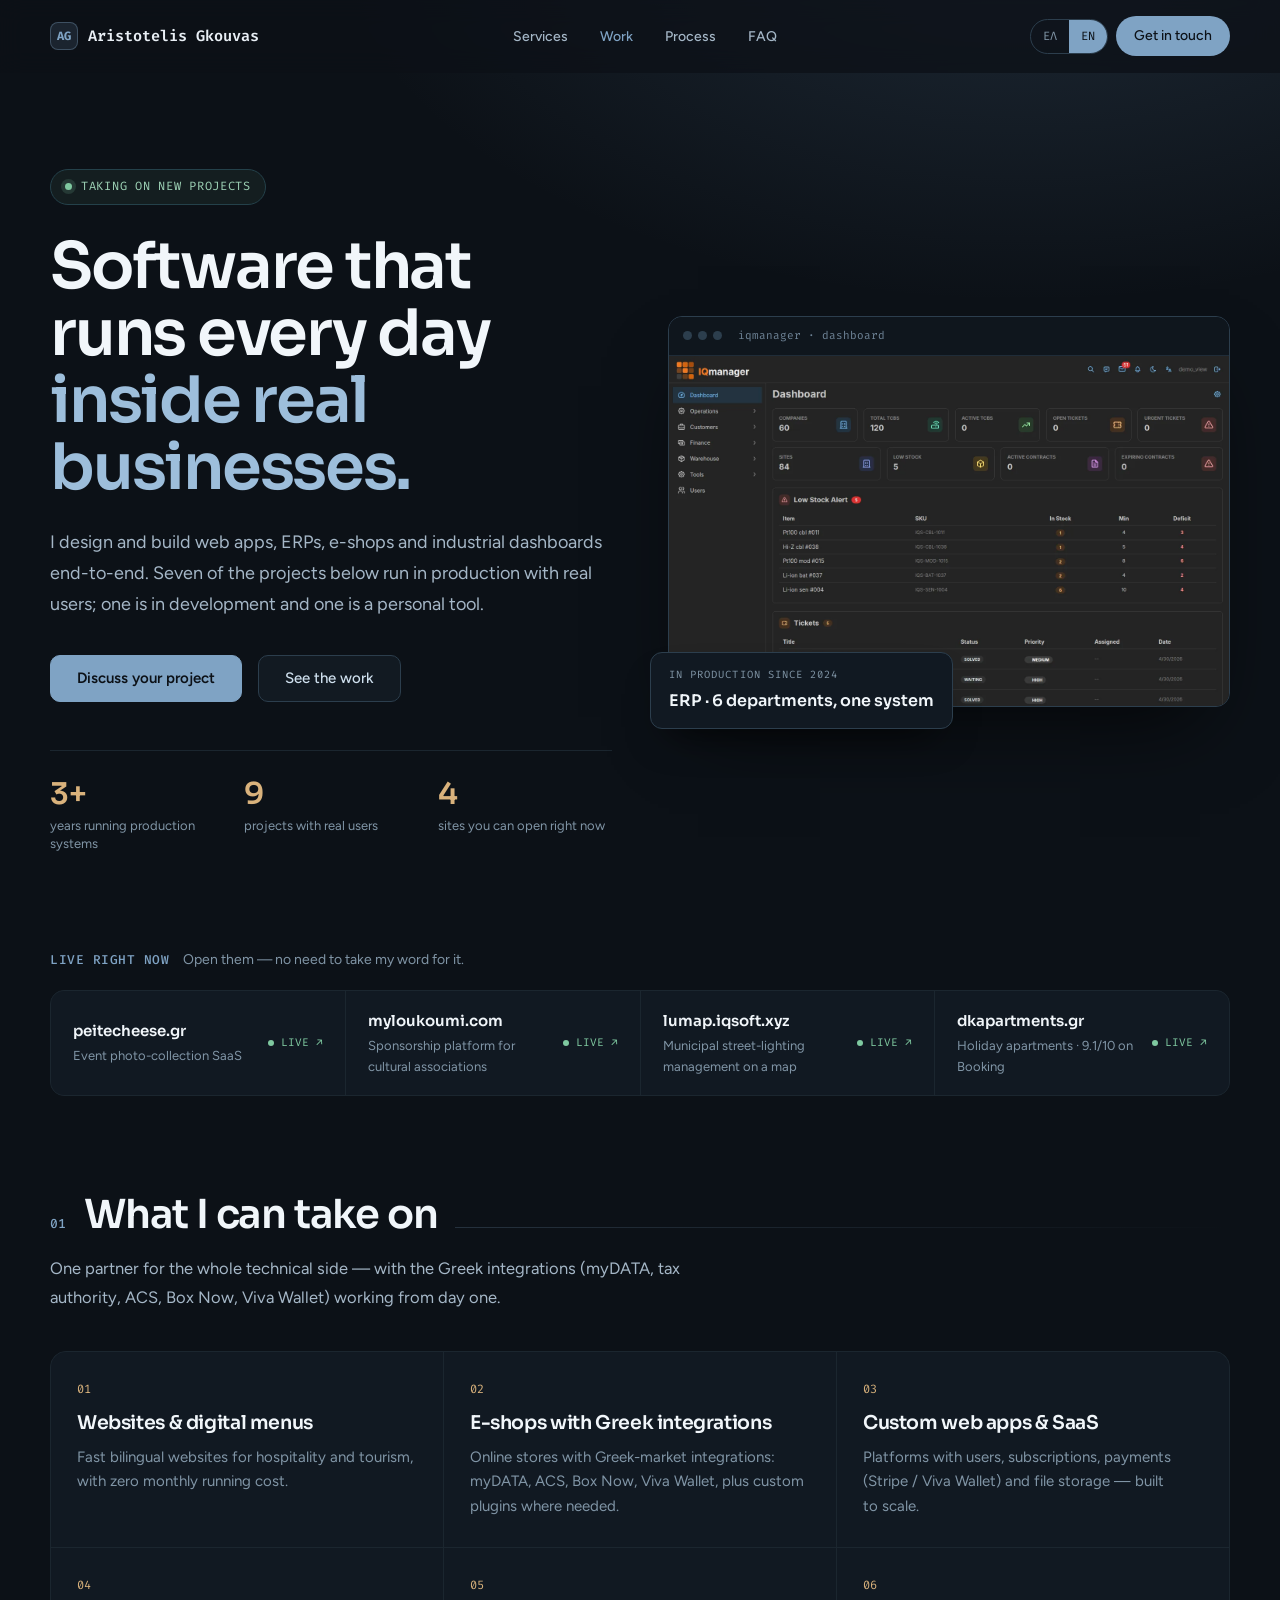
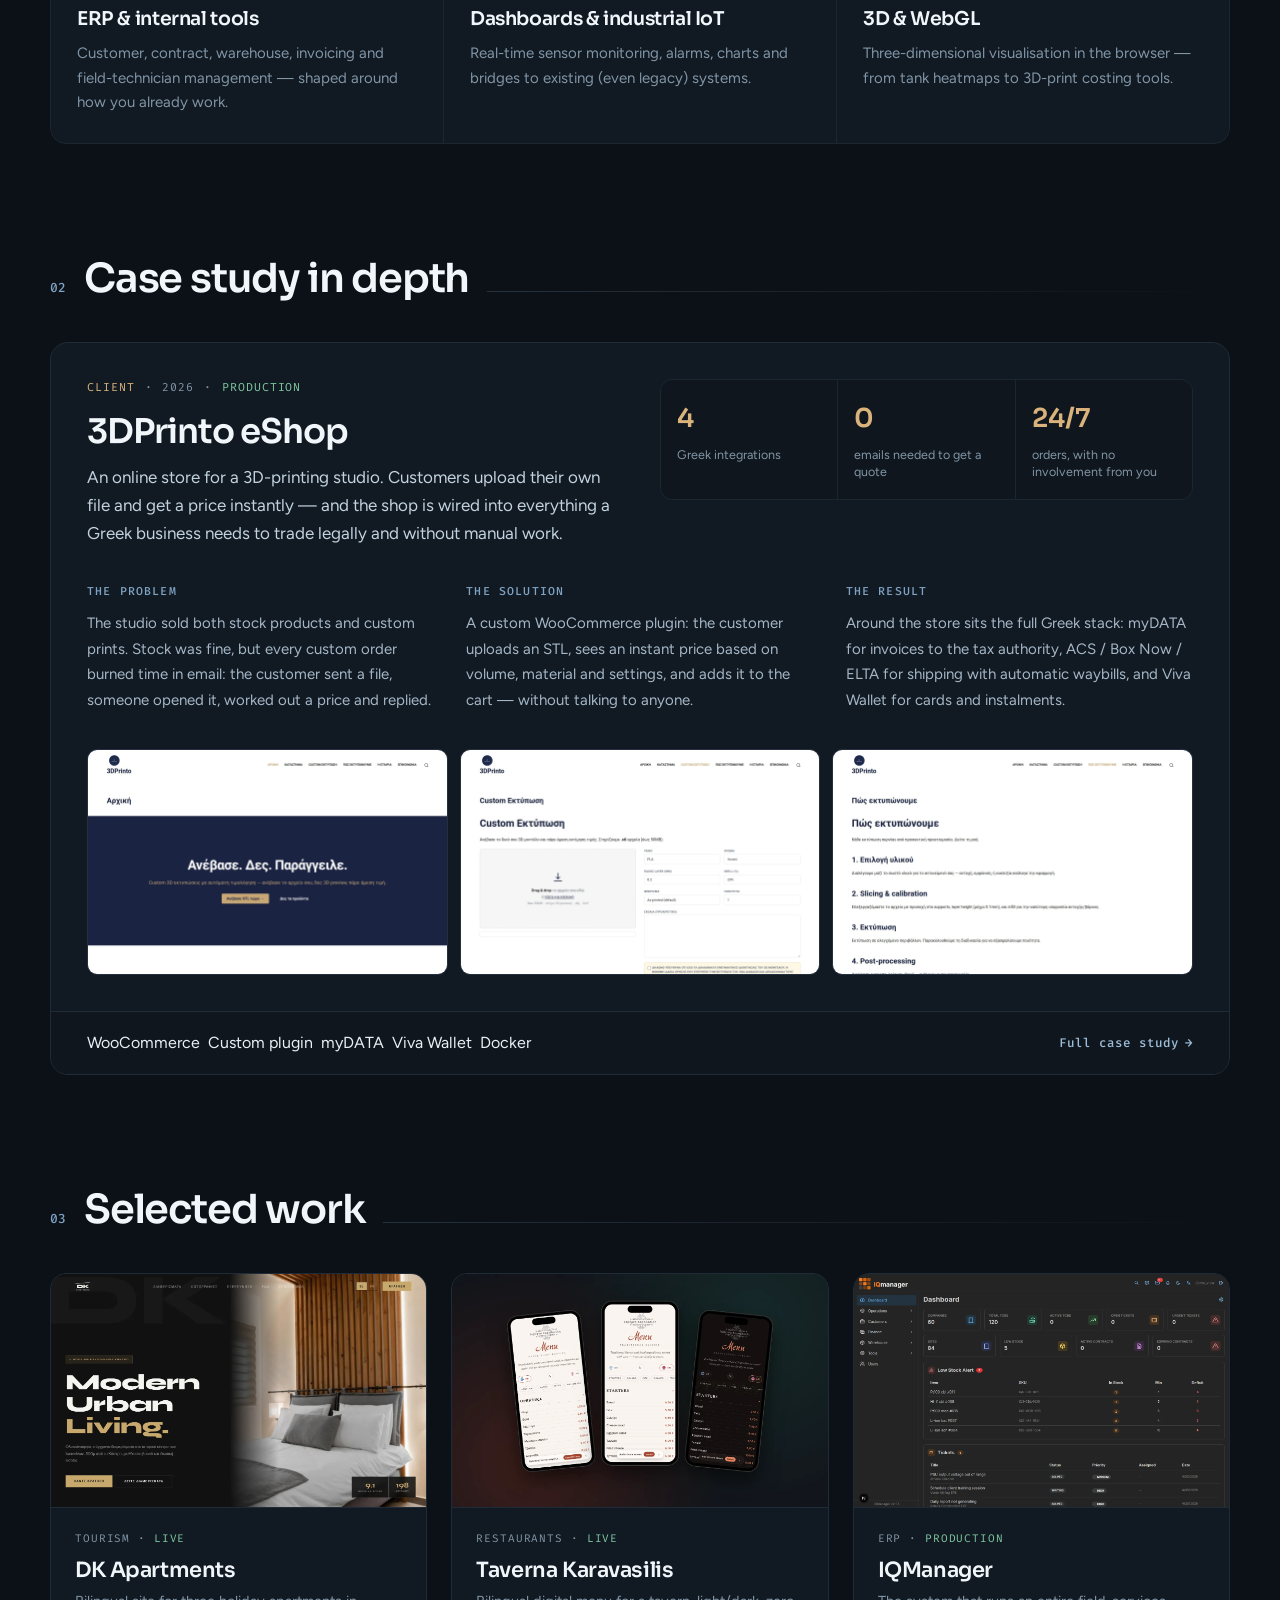
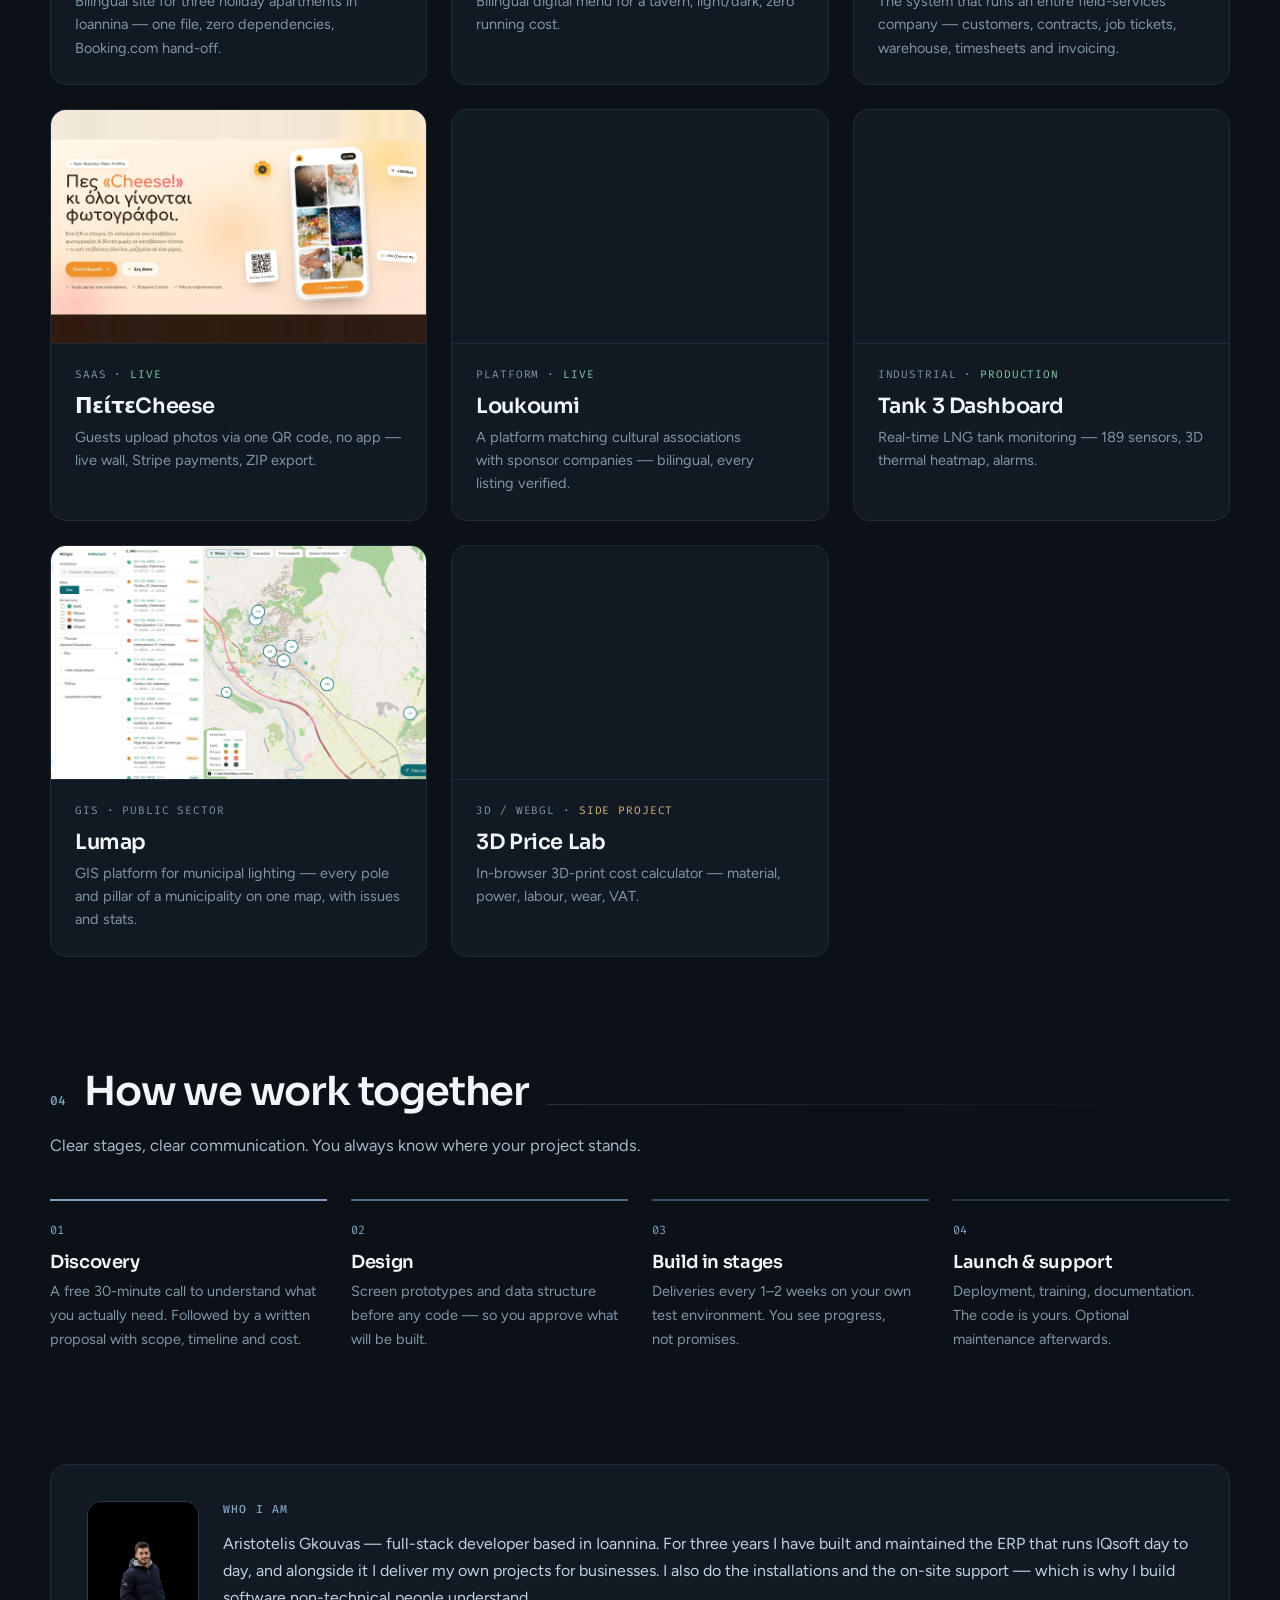
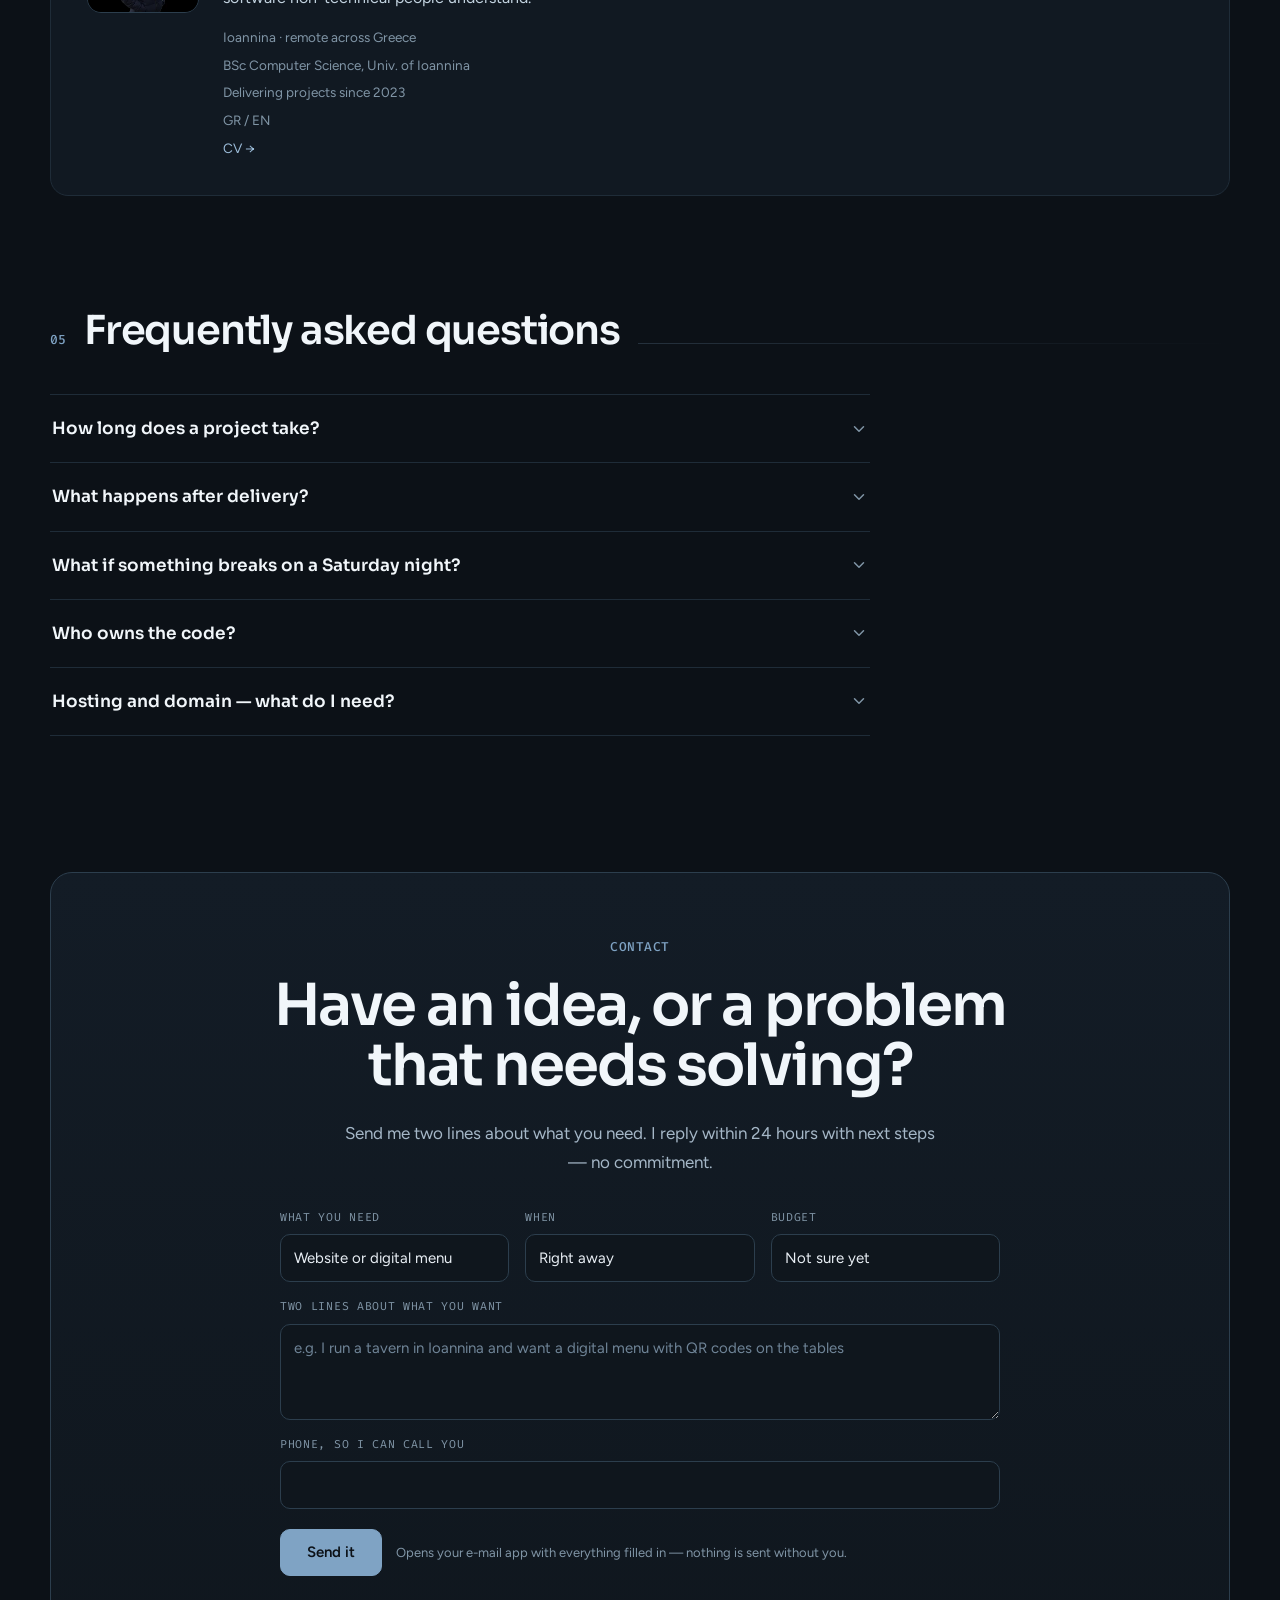
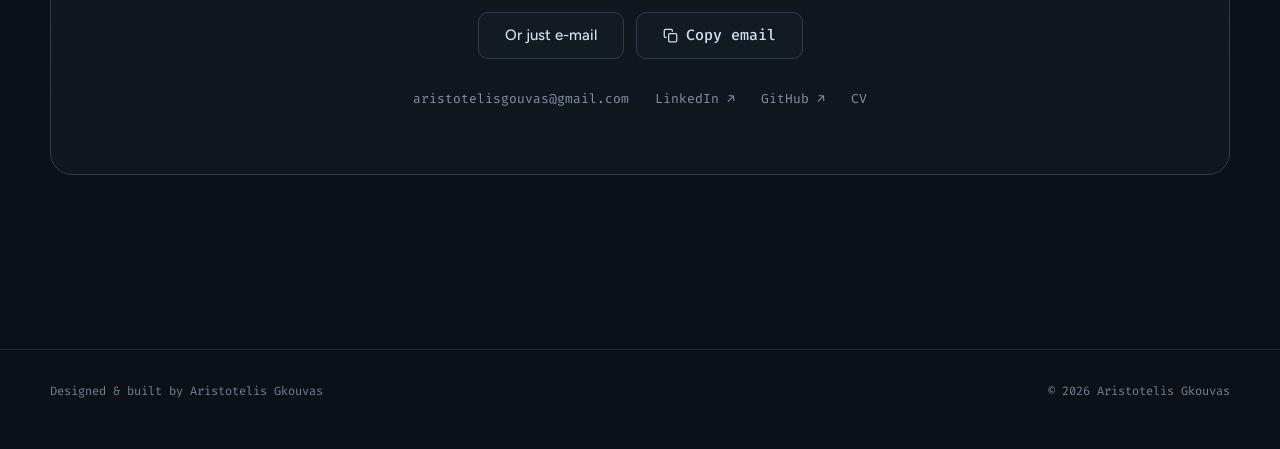
==== commit da2becfa: "Drop the preconnect left behind by the GitHub graph The graph itself was removed when the page was r" ====
--- a/index.html
+++ b/index.html
@@ -30,7 +30,6 @@
     <link rel="icon" href="data:image/svg+xml,%3Csvg xmlns='http://www.w3.org/2000/svg' viewBox='0 0 32 32'%3E%3Crect width='32' height='32' rx='7' fill='%23131B23' stroke='%232C3E4D'/%3E%3Ctext x='16' y='21' font-family='Fira Code,monospace' font-size='13' font-weight='600' text-anchor='middle' fill='%239DBEDB'%3EAG%3C/text%3E%3C/svg%3E" />
     <link rel="preconnect" href="https://fonts.googleapis.com" />
     <link rel="preconnect" href="https://fonts.gstatic.com" crossorigin />
-    <link rel="preconnect" href="https://ghchart.rshah.org" />
     <link
       rel="stylesheet"
       href="https://fonts.googleapis.com/css2?family=Sora:wght@500;600;700&amp;family=Figtree:wght@400;500;600&amp;family=Fira+Code:wght@400;500&amp;display=swap"
